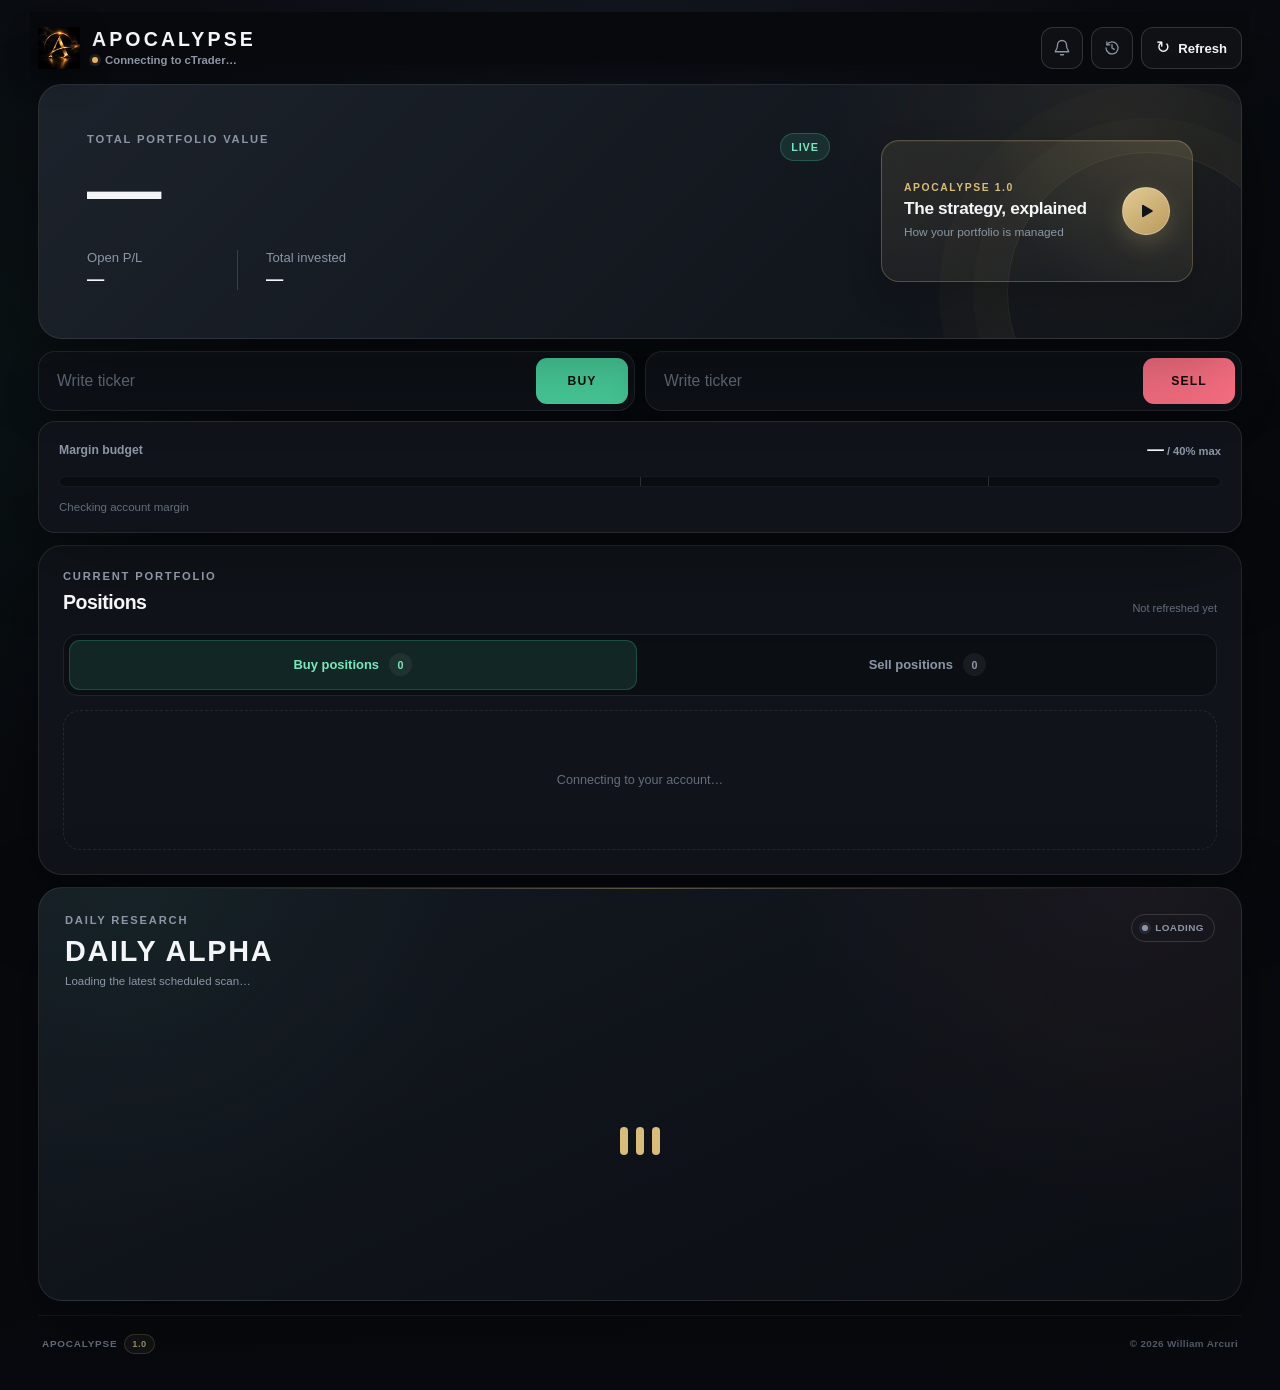
==== index.html @ 27a7c5db "Deploy dashboard from Apocalypse 77485a4c4b9f" ====
<!doctype html>
<html lang="en">
  <head>
    <meta charset="UTF-8" />
    <meta name="viewport" content="width=device-width, initial-scale=1, viewport-fit=cover" />
    <meta
      http-equiv="Content-Security-Policy"
      content="default-src 'self'; connect-src 'self'; img-src 'self' data:; font-src 'self'; style-src 'self' 'unsafe-inline'; script-src 'self'; base-uri 'none'; form-action 'none'"
    />
    <meta name="color-scheme" content="dark" />
    <meta name="referrer" content="no-referrer" />
    <meta name="robots" content="noindex, nofollow, noarchive" />
    <link rel="icon" href="./icon.png" type="image/png" />
    <title>Apocalypse Dashboard</title>
    <script type="module" crossorigin src="./assets/index-BB4oF4Sw.js"></script>
    <link rel="stylesheet" crossorigin href="./assets/style-CnPGyjen.css">
  </head>
  <body>
    <div id="app" aria-live="polite"></div>
  </body>
</html>
---- assets/style-CnPGyjen.css ----
:root{--lightningcss-light: ;--lightningcss-dark:initial;color-scheme:dark;font-synthesis:none;--canvas:#07090d;--canvas-raised:#0b0e13;--surface:#11151cf5;--surface-raised:#151a22;--surface-soft:#11161e;--line:#ffffff16;--line-strong:#ffffff25;--text:#f3f5f7;--muted:#8c96a6;--quiet:#636d7b;--buy:#4bd4a0;--buy-strong:#79e7bd;--buy-soft:#4bd4a01f;--sell:#ff7387;--sell-strong:#ff9aa8;--sell-soft:#ff73871f;--gold:#d7bc7c;--gold-soft:#d7bc7c1f;--blue:#7898ff;--blue-soft:#7898ff1f;--amber:#f4ba67;--amber-soft:#f4ba671f;--radius-large:24px;--radius-medium:17px;--radius-small:12px;--shadow:0 24px 80px #00000057;font-family:Inter,ui-sans-serif,-apple-system,BlinkMacSystemFont,Segoe UI,sans-serif}*{box-sizing:border-box}[hidden]{display:none!important}html{background:var(--canvas);min-width:280px;min-height:100%;overflow-x:hidden}body{min-width:280px;min-height:100vh;color:var(--text);background:radial-gradient(circle at 50% -18rem, #717faa29, transparent 34rem), radial-gradient(circle at -10rem 24rem, #33a07912, transparent 27rem), linear-gradient(160deg, #090c11 0%, var(--canvas) 50%, #080a0f 100%);margin:0;font-size:15px;overflow-x:hidden}body:before{z-index:-1;content:"";pointer-events:none;background-image:linear-gradient(#ffffff03 1px,#0000 1px),linear-gradient(90deg,#ffffff03 1px,#0000 1px);background-size:48px 48px;position:fixed;inset:0;-webkit-mask-image:linear-gradient(#000,#0000 70%);mask-image:linear-gradient(#000,#0000 70%)}body.entry-confirmation-open,body.activity-dialog-open,body.notifications-dialog-open{overflow:hidden}button,input{font:inherit}button{cursor:pointer;-webkit-tap-highlight-color:transparent}button:disabled,input:disabled{cursor:wait;opacity:.55}button:focus-visible,input:focus-visible{outline-offset:3px;outline:2px solid #7898ffcc}.sr-only{clip:rect(0, 0, 0, 0);white-space:nowrap;border:0;width:1px;height:1px;padding:0;position:absolute;overflow:hidden}.dashboard-shell{width:min(1240px,100%);padding:max(12px, env(safe-area-inset-top)) 18px max(34px, env(safe-area-inset-bottom));margin:0 auto}.topbar{z-index:20;-webkit-backdrop-filter:blur(18px);backdrop-filter:blur(18px);background:linear-gradient(#07090dfa 66%,#07090d00);justify-content:space-between;align-items:center;gap:18px;min-height:72px;margin:0 -8px;padding:10px 8px;display:flex;position:sticky;top:0}.brand-lockup,.brand-copy,.connection-pill,.net-worth-heading,.net-worth-meta,.health-card-heading,.panel-heading,.position-card-header,.position-identity,.position-status,.chart-heading,.position-sizing>div,.queue-identity{align-items:center;display:flex}.brand-lockup{gap:12px;min-width:0}.brand-mark{filter:drop-shadow(0 8px 15px #00000061);flex:0 0 42px;width:42px;height:42px;position:relative}.brand-mark img{width:100%;height:100%;display:block}.brand-copy{flex-direction:column;align-items:flex-start;gap:5px;min-width:0}.brand-copy h1{letter-spacing:.16em;margin:0;font-size:clamp(1.02rem,3vw,1.22rem);font-weight:800;line-height:1}.connection-pill{max-width:100%;color:var(--muted);white-space:nowrap;gap:7px;font-size:.71rem;font-weight:600}.connection-pill span:last-child{text-overflow:ellipsis;overflow:hidden}.connection-dot{background:var(--amber);width:6px;height:6px;box-shadow:0 0 0 3px var(--amber-soft);border-radius:50%;flex:0 0 6px}.connection-pill[data-state=ready] .connection-dot{background:var(--buy);box-shadow:0 0 0 3px var(--buy-soft)}.connection-pill[data-state=error] .connection-dot{background:var(--sell);box-shadow:0 0 0 3px var(--sell-soft)}.topbar-actions{flex:none;align-items:center;gap:8px;display:flex}.apocalypse-video-button{z-index:1;min-width:0;min-height:142px;color:var(--text);-webkit-tap-highlight-color:transparent;background:radial-gradient(circle at 100% 0,#d7bc7c29,#0000 58%),linear-gradient(135deg,#d7bc7c1a,#ffffff06 70%);border:1px solid #d7bc7c47;border-radius:18px;grid-template-columns:minmax(0,1fr) auto;align-items:center;gap:18px;padding:22px;text-decoration:none;transition:border-color .16s,background .16s,box-shadow .16s,transform .16s;display:grid;position:relative;overflow:hidden;box-shadow:inset 0 1px #ffffff0f,0 14px 34px #0003}.apocalypse-video-button:after{content:"";opacity:0;pointer-events:none;background:linear-gradient(105deg,#0000 30%,#ffffff12,#0000 68%);transition:opacity .18s,transform .28s;position:absolute;inset:0;transform:translate(-35%)}.apocalypse-video-button:hover{background:radial-gradient(circle at 100% 0,#d7bc7c38,#0000 58%),linear-gradient(135deg,#d7bc7c26,#ffffff09 70%);border-color:#d7bc7c80;transform:translateY(-1px);box-shadow:inset 0 1px #ffffff13,0 18px 38px #00000040}.apocalypse-video-button:hover:after{opacity:1;transform:translate(35%)}.apocalypse-video-button:focus-visible{outline-offset:3px;outline:2px solid #d7bc7ccc}.video-play-icon{color:#111318;background:linear-gradient(145deg,#e2cb94,#b99a5c);border:1px solid #ffffff3d;border-radius:50%;place-items:center;width:48px;height:48px;transition:box-shadow .16s,transform .16s;display:grid;box-shadow:0 8px 24px #d7bc7c38}.video-play-icon svg{fill:currentColor;width:11px;height:14px;margin-left:2px}.apocalypse-video-button:hover .video-play-icon{transform:scale(1.04);box-shadow:0 10px 28px #d7bc7c4d}.video-button-copy{gap:5px;min-width:0;display:grid}.video-button-kicker{color:var(--gold);letter-spacing:.15em;text-transform:uppercase;font-size:.65rem;font-weight:800}.video-button-copy strong{letter-spacing:-.02em;font-size:1.08rem;font-weight:760}.video-button-detail{color:var(--muted);font-size:.74rem;line-height:1.45}.activity-button,.notification-button{border:1px solid var(--line-strong);width:42px;height:42px;color:var(--muted);background:#ffffff08;border-radius:12px;place-items:center;padding:0;transition:border-color .16s,background .16s,color .16s,transform .16s;display:grid}.activity-button:hover,.notification-button:hover{background:var(--gold-soft);color:var(--gold);border-color:#d7bc7c5c;transform:translateY(-1px)}.activity-button svg,.notification-button svg{fill:none;stroke:currentColor;stroke-linecap:round;stroke-linejoin:round;stroke-width:1.7px;width:18px;height:18px;overflow:visible}.notification-button{position:relative}.notification-button[data-state=attention]{background:var(--sell-soft);color:var(--sell-strong);border-color:#ff738775}.notification-button[data-state=attention]:hover{color:#ffc0c9;background:#ff73872e;border-color:#ff7387ad}.notification-count{border:2px solid var(--canvas);background:var(--sell);color:#1b070a;font-variant-numeric:tabular-nums;border-radius:999px;place-items:center;min-width:16px;height:16px;padding:0 4px;font-size:.5rem;font-weight:900;line-height:1;display:grid;position:absolute;top:-5px;right:-5px}.refresh-button{border:1px solid var(--line-strong);min-height:42px;color:var(--text);background:#ffffff09;border-radius:12px;justify-content:center;align-items:center;gap:8px;padding:0 14px;font-size:.82rem;font-weight:750;transition:border-color .16s,background .16s,transform .16s;display:inline-flex}.refresh-button:hover{background:var(--gold-soft);border-color:#d7bc7c6b;transform:translateY(-1px)}.refresh-icon{font-size:1.08rem;line-height:1}.busy .refresh-icon{animation:.85s linear infinite spin}.net-worth-panel,.health-card,.panel{border:1px solid var(--line);box-shadow:var(--shadow)}.net-worth-panel{border-radius:var(--radius-large);background:radial-gradient(circle at 90% 15%,#d7bc7c17,#0000 18rem),linear-gradient(135deg,#1d232cfa,#0d1117fa);grid-template-columns:minmax(0,1fr) minmax(250px,.42fr);align-items:center;gap:clamp(24px,4vw,52px);min-height:210px;padding:clamp(26px,5vw,48px);display:grid;position:relative;overflow:hidden}.net-worth-overview{min-width:0}.net-worth-panel:after{content:"";pointer-events:none;border:1px solid #d7bc7c1c;border-radius:50%;width:280px;height:280px;position:absolute;bottom:-96px;right:-48px;box-shadow:0 0 0 34px #d7bc7c06,0 0 0 68px #d7bc7c05}.net-worth-heading{z-index:1;justify-content:space-between;gap:18px;position:relative}.eyebrow{color:var(--muted);letter-spacing:.16em;text-transform:uppercase;margin:0 0 9px;font-size:.7rem;font-weight:800}.net-worth-value{font-variant-numeric:tabular-nums;letter-spacing:-.06em;font-size:clamp(2.35rem,8vw,4.65rem);font-weight:760;line-height:.98;display:block}.live-badge,.count-badge{border:1px solid var(--line-strong);color:var(--muted);letter-spacing:.08em;border-radius:999px;flex:none;font-size:.68rem;font-weight:800}.live-badge{background:var(--buy-soft);color:var(--buy-strong);border-color:#4bd4a040;align-self:flex-start;padding:7px 10px}.count-badge{text-align:center;min-width:28px;padding:6px 9px}.net-worth-meta{z-index:1;color:var(--muted);align-items:stretch;gap:0;margin-top:23px;font-size:.82rem;position:relative}.net-worth-stat{align-content:center;gap:4px;min-width:150px;padding-right:28px;display:grid}.net-worth-stat+.net-worth-stat{border-left:1px solid var(--line-strong);padding-left:28px;padding-right:0}.net-worth-meta strong{color:var(--text);font-variant-numeric:tabular-nums;font-size:1.08rem}.net-worth-meta small{color:var(--quiet);font-size:.63rem}.positive{color:var(--buy-strong)!important}.negative{color:var(--sell-strong)!important}.neutral{color:var(--text)!important}.trade-composer{grid-template-columns:repeat(2,minmax(0,1fr));gap:10px;margin-top:12px;display:grid}.prompt-form{border:1px solid var(--line);border-radius:var(--radius-medium);background:#0f131af5;grid-template-columns:minmax(0,1fr) auto;min-width:0;transition:border-color .16s,box-shadow .16s;display:grid;overflow:hidden;box-shadow:0 12px 35px #0003}.prompt-form:focus-within{box-shadow:0 0 0 3px #7898ff14}.buy-prompt:focus-within{border-color:#4bd4a066}.sell-prompt:focus-within{border-color:#ff738766}.prompt-form input{width:100%;min-width:0;min-height:58px;color:var(--text);text-transform:uppercase;background:0 0;border:0;outline:0;padding:0 18px;font-size:.98rem;font-weight:650}.prompt-form input::placeholder{color:var(--quiet);text-transform:none;font-weight:500}.prompt-form button{letter-spacing:.09em;border:0;border-radius:11px;min-width:92px;margin:6px;padding:0 17px;font-size:.76rem;font-weight:900;transition:filter .16s,transform .16s}.prompt-form button:hover{filter:brightness(1.08);transform:translateY(-1px)}.buy-prompt button{background:var(--buy);color:#07120e}.sell-prompt button{background:var(--sell);color:#19080b}.notice{z-index:90;bottom:max(18px, env(safe-area-inset-bottom));border:1px solid var(--line-strong);width:min(390px,100% - 24px);color:var(--text);opacity:0;-webkit-backdrop-filter:blur(18px);backdrop-filter:blur(18px);pointer-events:none;background:#151a22f0;border-radius:15px;grid-template-columns:auto minmax(0,1fr);align-items:center;gap:11px;padding:12px 14px;transition:opacity .18s,transform .18s;display:grid;position:fixed;left:50%;overflow:hidden;transform:translate(-50%,10px)scale(.985);box-shadow:0 18px 56px #0000006b,inset 0 1px #ffffff0b}.notice.is-visible{opacity:1;transform:translate(-50%)scale(1)}.notice-icon{background:var(--gold-soft);width:28px;height:28px;color:var(--gold);border:1px solid #d7bc7c40;border-radius:50%;place-items:center;font-size:.69rem;font-weight:900;display:grid}.notice-copy{gap:2px;min-width:0;display:grid}.notice-copy strong{font-size:.78rem;font-weight:740;line-height:1.35}.notice-copy small{color:var(--muted);font-size:.66rem;line-height:1.4}.notice[data-kind=success]{border-color:#4bd4a042}.notice[data-kind=success] .notice-icon{background:var(--buy-soft);color:var(--buy-strong);border-color:#4bd4a047}.notice[data-kind=warning]{border-color:#f4ba674d}.notice[data-kind=warning] .notice-icon{background:var(--amber-soft);color:var(--amber);border-color:#f4ba674d}.notice[data-kind=error]{border-color:#ff73874d}.notice[data-kind=error] .notice-icon{background:var(--sell-soft);color:var(--sell-strong);border-color:#ff73874d}.health-grid{grid-template-columns:minmax(0,1fr);align-items:start;margin-top:10px;display:grid}.health-card{border-radius:var(--radius-medium);background:var(--surface);min-width:0;min-height:112px;padding:18px 20px}.health-card-heading{color:var(--muted);justify-content:space-between;gap:14px;font-size:.76rem;font-weight:700}.health-card-heading strong{color:var(--text);font-variant-numeric:tabular-nums;font-size:1.04rem}.health-card-heading small{color:var(--muted);font-size:.7rem;font-weight:650}.margin-track{background:#090c11;border:1px solid #ffffff0e;border-radius:999px;height:11px;margin:16px 0 10px;position:relative;overflow:hidden}.margin-track:before,.margin-track:after{z-index:2;content:"";background:#ffffff24;width:1px;position:absolute;top:0;bottom:0}.margin-track:before{left:50%}.margin-track:after{left:80%}.margin-track>span{border-radius:inherit;background:linear-gradient(90deg, #4a9d82, var(--buy));width:0;height:100%;transition:width .42s,background .22s;display:block;box-shadow:0 0 16px #4bd4a040}.margin-budget[data-tone=warning] .margin-track>span{background:linear-gradient(90deg, var(--buy), var(--amber));box-shadow:0 0 16px #f4ba673d}.margin-budget[data-tone=danger] .margin-track>span{background:linear-gradient(90deg, var(--amber), var(--sell));box-shadow:0 0 16px #ff738740}.health-card>small{color:var(--quiet);font-size:.72rem}.system-notifications-list{overscroll-behavior:contain;scrollbar-color:var(--line-strong) transparent;gap:7px;max-height:min(570px,100dvh - 230px);margin-top:20px;display:grid;overflow-y:auto}.notifications-summary{color:var(--muted);margin-top:5px;font-size:.69rem;display:block}.notifications-empty{border:1px dashed var(--line);min-height:170px;color:var(--muted);text-align:center;border-radius:15px;place-content:center;justify-items:center;gap:9px;display:grid}.notifications-empty span{background:var(--buy-soft);width:38px;height:38px;color:var(--buy-strong);border:1px solid #4bd4a038;border-radius:12px;place-items:center;font-weight:900;display:grid}.notifications-empty strong{font-size:.8rem}.notifications-dialog .activity-card{background:radial-gradient(circle at 100% 0,#ff738712,#0000 16rem),linear-gradient(145deg,#1a2029,#0e1218)}.system-notification-row{background:#ff73870b;border:1px solid #ff738724;border-radius:13px;grid-template-columns:minmax(0,1fr) auto;align-items:center;gap:10px;padding:11px 12px;display:grid}.system-notification-row+.system-notification-row{margin-top:1px}.system-notification-row p{color:var(--text);margin:0;font-size:.72rem;font-weight:650;line-height:1.4}.notification-resolve-button{border:1px solid var(--line-strong);min-height:34px;color:var(--muted);background:#ffffff09;border-radius:9px;padding:0 10px;font-size:.65rem;font-weight:780}.notification-resolve-button:hover{color:var(--buy-strong);border-color:#4bd4a047}.notification-resolve-button.confirming{background:var(--amber-soft);color:var(--amber);border-color:#f4ba6759}.panel{border-radius:var(--radius-large);background:var(--surface);margin-top:12px;padding:clamp(17px,3vw,24px)}.panel-heading{justify-content:space-between;gap:14px}.panel-heading h2{letter-spacing:-.025em;margin:0;font-size:1.22rem}.portfolio-heading{align-items:flex-end}.updated-time{color:var(--quiet);white-space:nowrap;font-size:.69rem}.portfolio-tabs{border:1px solid var(--line);background:#0b0f14;border-radius:15px;grid-template-columns:repeat(2,minmax(0,1fr));gap:7px;margin:20px 0 14px;padding:5px;display:grid}.portfolio-tab{min-height:50px;color:var(--muted);background:0 0;border:1px solid #0000;border-radius:11px;justify-content:center;align-items:center;gap:10px;font-size:.81rem;font-weight:760;transition:color .16s,background .16s,border-color .16s;display:flex}.portfolio-tab strong{min-width:23px;height:23px;color:inherit;background:#ffffff0e;border-radius:999px;place-items:center;font-size:.67rem;display:grid}.portfolio-tab[data-side=buy][aria-selected=true]{background:var(--buy-soft);color:var(--buy-strong);border-color:#4bd4a038}.portfolio-tab[data-side=sell][aria-selected=true]{background:var(--sell-soft);color:var(--sell-strong);border-color:#ff738738}.position-grid{grid-template-columns:repeat(auto-fit,minmax(min(100%,340px),1fr));gap:11px;display:grid}.position-card{border:1px solid var(--line);border-radius:var(--radius-medium);background:linear-gradient(150deg,#171c24fa,#0d1117fa);min-width:0;padding:18px;transition:border-color .18s,transform .18s,box-shadow .18s;position:relative;overflow:hidden;box-shadow:0 14px 38px #0003}.position-card:before{content:"";background:linear-gradient(90deg,#0000,#4bd4a09e,#0000);height:1px;position:absolute;top:0;left:24px;right:24px}.position-card[data-side=sell]:before{background:linear-gradient(90deg,#0000,#ff73879e,#0000)}.position-card:hover{border-color:var(--line-strong);transform:translateY(-2px);box-shadow:0 18px 46px #00000047}.position-card-header{justify-content:space-between;align-items:flex-start;gap:14px}.position-identity{gap:11px;min-width:0}.position-monogram{background:var(--buy-soft);width:42px;height:42px;color:var(--buy-strong);letter-spacing:-.02em;border:1px solid #4bd4a038;border-radius:12px;flex:0 0 42px;place-items:center;font-size:.72rem;font-weight:900;display:grid}.position-monogram[data-side=sell]{background:var(--sell-soft);color:var(--sell-strong);border-color:#ff738738}.position-identity h3{letter-spacing:-.02em;margin:0;font-size:1.08rem}.position-identity p{max-width:170px;color:var(--muted);text-overflow:ellipsis;white-space:nowrap;margin:4px 0 0;font-size:.7rem;overflow:hidden}.position-outcome{flex:none;justify-items:end;gap:4px;display:grid}.position-outcome span{color:var(--quiet);font-size:.65rem}.position-pnl{color:var(--text);font-variant-numeric:tabular-nums;white-space:nowrap;font-size:.91rem}.thesis-conviction{--conviction-color:var(--buy);justify-items:end;gap:3px;margin-top:5px;display:grid}.thesis-conviction[data-level="1"]{--conviction-color:var(--sell)}.thesis-conviction[data-level="2"]{--conviction-color:var(--amber)}.thesis-conviction[data-level="3"]{--conviction-color:#77c99f}.thesis-conviction[data-level="4"],.thesis-conviction[data-level="5"]{--conviction-color:var(--buy)}.thesis-conviction-bars{align-items:stretch;gap:3px;height:15px;display:flex}.thesis-conviction-bars i{background:#354151;border-radius:3px;width:7px;display:block}.thesis-conviction-bars i.active{background:var(--conviction-color);box-shadow:0 0 8px #4bd4a038}.thesis-conviction[data-level="1"] .thesis-conviction-bars i.active{box-shadow:0 0 8px #ff73873d}.thesis-conviction[data-level="2"] .thesis-conviction-bars i.active{box-shadow:0 0 8px #f4ba6738}.thesis-conviction>small{color:var(--muted);white-space:nowrap;font-size:.61rem;font-weight:680;line-height:1}.thesis-conviction[data-level="1"]>small{color:var(--sell-strong)}.thesis-conviction[data-level="2"]>small{color:var(--amber)}.thesis-conviction[data-state=loading]{animation:1.8s ease-in-out infinite breathe}.position-status{justify-content:space-between;gap:8px;min-height:28px;margin-top:14px}.signal-badge,.protection-pill{border:1px solid var(--line);white-space:nowrap;border-radius:999px;align-items:center;min-height:25px;padding:0 9px;font-size:.64rem;font-weight:790;display:inline-flex}.signal-badge.strongly-bullish,.signal-badge.bullish{background:var(--buy-soft);color:var(--buy-strong);border-color:#4bd4a03d}.signal-badge.strongly-bearish,.signal-badge.bearish{background:var(--sell-soft);color:var(--sell-strong);border-color:#ff73873d}.signal-badge.neutral,.signal-badge.loading,.signal-badge.pending{background:#ffffff09;color:var(--muted)!important}.signal-badge.loading{animation:1.8s ease-in-out infinite breathe}.protection-pill.protected{color:var(--buy-strong);border-color:#4bd4a029}.protection-pill.attention{color:var(--sell-strong);border-color:#ff738733}.position-chart{background:#06090d85;border:1px solid #ffffff0e;border-radius:13px;margin-top:11px;padding:10px 10px 4px;overflow:hidden}.chart-heading{justify-content:space-between;gap:10px;padding:0 2px 6px}.chart-heading span{color:var(--quiet);font-size:.62rem;font-weight:650}.chart-heading strong{color:var(--muted);letter-spacing:.06em;font-size:.61rem}.strategy-chart{width:100%;height:128px;display:block;overflow:visible}.chart-grid{stroke:#ffffff0d;stroke-width:1px}.chart-line{fill:none;stroke:var(--buy);stroke-linecap:round;stroke-linejoin:round;stroke-width:2.4px;vector-effect:non-scaling-stroke}.chart-area{fill:#4bd4a013}.position-card[data-side=sell] .chart-line{stroke:var(--sell)}.position-card[data-side=sell] .chart-area{fill:#ff738711}.chart-latest{fill:var(--buy-strong);stroke:#0c1116;stroke-width:2px;vector-effect:non-scaling-stroke}.position-card[data-side=sell] .chart-latest{fill:var(--sell-strong)}.chart-level{stroke-width:1px;stroke-dasharray:4 5;vector-effect:non-scaling-stroke}.chart-level.entry{stroke:#d7bc7cad}.chart-level.stop{stroke:#ff7387b8}.chart-level-label{letter-spacing:.03em;font-family:inherit;font-size:8px;font-weight:800}.chart-level-label.entry{fill:var(--gold)}.chart-level-label.stop{fill:var(--sell-strong)}.chart-placeholder{height:128px;color:var(--quiet);background:linear-gradient(100deg,#0000,#ffffff06,#0000) 0 0/200% 100%;place-items:center;font-size:.7rem;animation:1.8s linear infinite shimmer;display:grid}.position-sizing{margin-top:14px}.position-sizing>div{color:var(--quiet);justify-content:space-between;gap:10px;font-size:.67rem}.position-sizing strong{color:var(--muted);font-size:.68rem;font-weight:700}.fill-track{background:#ffffff0f;border-radius:999px;height:5px;margin-top:8px;overflow:hidden}.fill-track>span{border-radius:inherit;background:linear-gradient(90deg, #3c9878, var(--buy));height:100%;transition:width .42s;display:block}.position-card[data-side=sell] .fill-track>span{background:linear-gradient(90deg, #ad5261, var(--sell))}.position-card-footer{border:0;justify-content:flex-end;margin-top:15px;padding:0;display:flex}.close-button,.small-button,.entry-cancel-button,.entry-confirm-button{border:1px solid var(--line-strong);min-height:38px;color:var(--muted);background:#ffffff09;border-radius:10px;font-size:.7rem;font-weight:760;transition:border-color .15s,background .15s,color .15s}.close-button{padding:0 13px}.close-button:hover{background:var(--sell-soft);color:var(--sell-strong);border-color:#ff73874d}.close-button.confirming{background:var(--sell-soft);color:var(--sell-strong);border-color:#ff73876b}.empty-state{border:1px dashed var(--line);border-radius:var(--radius-medium);min-height:140px;color:var(--quiet);text-align:center;grid-column:1/-1;place-items:center;font-size:.79rem;display:grid}.closure-panel,.queue-panel{background:#0f1319f5}.queue-list{gap:7px;margin-top:15px;display:grid}.queue-row,.closure-row{border:1px solid var(--line);background:#ffffff05;border-radius:13px;grid-template-columns:minmax(140px,.6fr) minmax(180px,1.4fr) auto;align-items:center;gap:16px;min-height:66px;padding:11px 13px;display:grid}.queue-identity{flex-direction:column;align-items:flex-start;gap:3px;min-width:0}.queue-identity strong{font-size:.86rem}.queue-identity span,.queue-status{color:var(--muted);font-size:.69rem}.queue-status{flex-wrap:wrap;align-items:center;gap:7px 10px;min-width:0;display:flex}.queue-reason{color:#d7bd85;background:#e8b75c12;border:1px solid #e8b75c2e;border-radius:999px;align-items:center;gap:7px;min-height:23px;padding:3px 9px;font-weight:750;line-height:1.25;display:inline-flex}.queue-reason:before{content:"";background:#e4b85f;border-radius:50%;flex:0 0 5px;width:5px;height:5px;box-shadow:0 0 0 3px #e4b85f14}.queue-expiry{color:var(--quiet);white-space:nowrap}.small-button{min-width:70px;padding:0 11px}.danger-outline:hover{color:var(--sell-strong);border-color:#ff73874d}.danger-outline.confirming{background:var(--sell-soft);color:var(--sell-strong);border-color:#ff738761}.daily-alpha-panel{background:radial-gradient(circle at 8% 0,#4bd4a00e,#0000 22rem),radial-gradient(circle at 92% 0,#ff73870d,#0000 22rem),linear-gradient(155deg,#141921fa,#0b0e13fc);position:relative;overflow:hidden}.daily-alpha-panel:before{content:"";background:linear-gradient(90deg,#0000,#d7bc7c61,#0000);height:1px;position:absolute;top:0;left:12%;right:12%}.daily-alpha-heading{justify-content:space-between;align-items:flex-start;gap:18px;padding:2px 2px 19px;display:flex}.daily-alpha-heading h2{letter-spacing:.06em;margin:0;font-size:clamp(1.35rem,3vw,1.8rem);font-weight:850}.daily-alpha-subtitle{color:var(--muted);margin:7px 0 0;font-size:.72rem}.daily-alpha-status{border:1px solid var(--line-strong);min-height:28px;color:var(--muted);letter-spacing:.045em;text-transform:uppercase;white-space:nowrap;border-radius:999px;align-items:center;padding:5px 10px;font-size:.62rem;font-weight:800;display:inline-flex}.daily-alpha-status:before{content:"";background:currentColor;border-radius:50%;width:6px;height:6px;margin-right:7px;box-shadow:0 0 0 3px #8c96a624}.daily-alpha-status[data-state=ready]{background:var(--buy-soft);color:var(--buy-strong);border-color:#4bd4a03d}.daily-alpha-status[data-state=stale]{background:var(--amber-soft);color:var(--amber);border-color:#f4ba6740}.daily-alpha-status[data-state=error]{background:var(--sell-soft);color:var(--sell-strong);border-color:#ff738740}.daily-alpha-grid{grid-template-columns:repeat(2,minmax(0,1fr));gap:12px;display:grid}.daily-alpha-side{--alpha-side:var(--buy);--alpha-side-strong:var(--buy-strong);--alpha-side-soft:var(--buy-soft);border:1px solid var(--line);border-top-color:var(--alpha-side);background:#070a0e94;border-radius:18px;min-width:0;overflow:hidden}.daily-alpha-side[data-side=short]{--alpha-side:var(--sell);--alpha-side-strong:var(--sell-strong);--alpha-side-soft:var(--sell-soft)}.daily-alpha-side>header{border-bottom:1px solid var(--line);background:linear-gradient(90deg, var(--alpha-side-soft), transparent 62%);justify-content:space-between;align-items:center;gap:12px;min-height:48px;padding:0 15px;display:flex}.daily-alpha-side>header>div{align-items:center;gap:9px;min-width:0;display:flex}.daily-alpha-side>header strong{color:var(--alpha-side-strong);letter-spacing:.075em;text-overflow:ellipsis;white-space:nowrap;font-size:.68rem;font-weight:850;overflow:hidden}.daily-alpha-side>header>span{color:var(--quiet);letter-spacing:.08em;white-space:nowrap;font-size:.57rem;font-weight:850}.daily-alpha-side-signal{background:var(--alpha-side);width:7px;height:7px;box-shadow:0 0 0 4px var(--alpha-side-soft), 0 0 13px var(--alpha-side-soft);border-radius:50%;flex:none}.daily-alpha-column-labels,.daily-alpha-row{grid-template-columns:minmax(68px,.52fr) minmax(96px,.72fr) minmax(0,2fr);gap:12px;display:grid}.daily-alpha-column-labels{color:#596372;letter-spacing:.07em;border-bottom:1px solid #ffffff0b;padding:10px 15px 8px;font-size:.52rem;font-weight:850}.daily-alpha-row{align-items:center;min-height:104px;padding:13px 15px;position:relative}.daily-alpha-row+.daily-alpha-row{border-top:1px solid #ffffff0e}.daily-alpha-row:before{background:var(--alpha-side);content:"";opacity:0;border-radius:999px;width:2px;transition:opacity .16s;position:absolute;top:15px;bottom:15px;left:0}.daily-alpha-row:hover{background:#ffffff05}.daily-alpha-row:hover:before{opacity:.58}.daily-alpha-identity{align-self:start;gap:5px;min-width:0;padding-top:2px;display:grid}.daily-alpha-identity strong{letter-spacing:.02em;font-size:1rem;font-weight:880}.daily-alpha-identity small{color:var(--quiet);-webkit-line-clamp:2;-webkit-box-orient:vertical;font-size:.57rem;line-height:1.25;display:-webkit-box;overflow:hidden}.daily-alpha-conviction{align-self:start;justify-items:start;gap:6px;min-width:0;display:grid}.daily-alpha-conviction-bars{align-items:flex-end;gap:4px;height:21px;display:flex}.daily-alpha-conviction-bars i{background:#29303a;border-radius:999px;width:5px;height:16px;display:block}.daily-alpha-conviction-bars i:nth-child(2),.daily-alpha-conviction-bars i:nth-child(4){height:19px}.daily-alpha-conviction-bars i:nth-child(3){height:21px}.daily-alpha-conviction-bars i.active{background:var(--alpha-side);box-shadow:0 0 9px var(--alpha-side-soft)}.daily-alpha-conviction>small{color:var(--alpha-side-strong);white-space:nowrap;font-size:.58rem;font-weight:750}.daily-alpha-assessment{gap:7px;min-width:0;display:grid}.daily-alpha-assessment p{color:#c8ced7;-webkit-line-clamp:4;-webkit-box-orient:vertical;margin:0;font-size:.66rem;line-height:1.48;display:-webkit-box;overflow:hidden}.daily-alpha-assessment small{color:var(--amber);-webkit-line-clamp:2;-webkit-box-orient:vertical;font-size:.56rem;line-height:1.38;display:-webkit-box;overflow:hidden}.daily-alpha-assessment small:before{content:"!";margin-right:5px;font-weight:900}.daily-alpha-footer{border-top:1px solid var(--line);grid-template-columns:minmax(0,1fr) auto;align-items:center;gap:14px;margin-top:14px;padding:14px 3px 1px;display:grid}.daily-alpha-coverage{flex-wrap:wrap;align-items:center;gap:8px;min-width:0;display:flex}.daily-alpha-coverage>span{color:#829083;letter-spacing:.035em;background:#4bd4a00b;border:1px solid #4bd4a021;border-radius:999px;align-items:center;gap:6px;min-height:25px;padding:4px 8px;font-size:.54rem;font-weight:750;display:inline-flex}.daily-alpha-coverage i{color:var(--buy-strong);font-size:.62rem;font-style:normal}.daily-alpha-footer>p{max-width:360px;color:var(--quiet);text-align:right;margin:0;font-size:.55rem;line-height:1.45}.daily-alpha-loading{grid-template-columns:repeat(3,8px);place-content:center;gap:8px;min-height:270px;display:grid}.daily-alpha-loading span{background:var(--gold);border-radius:999px;width:8px;height:28px;animation:1.1s ease-in-out infinite breathe}.daily-alpha-loading span:nth-child(2){animation-delay:.14s}.daily-alpha-loading span:nth-child(3){animation-delay:.28s}.daily-alpha-unavailable{background:#ff738709;border:1px dashed #ff738733;border-radius:17px;justify-content:center;align-items:center;gap:14px;min-height:190px;padding:24px;display:flex}.daily-alpha-unavailable>span{background:var(--sell-soft);width:36px;height:36px;color:var(--sell-strong);border-radius:12px;flex:none;place-items:center;font-weight:900;display:grid}.daily-alpha-unavailable strong{font-size:.86rem}.daily-alpha-unavailable p{max-width:460px;color:var(--muted);margin:5px 0 0;font-size:.66rem;line-height:1.45}.dashboard-footer{color:#4f5865;letter-spacing:.08em;border-top:1px solid #ffffff0e;flex-wrap:wrap;justify-content:space-between;align-items:center;gap:16px;margin-top:14px;padding:18px 4px 2px;font-size:.62rem;font-weight:700;display:flex}.footer-brand{color:#687281;align-items:center;gap:7px;display:inline-flex}.footer-brand strong{color:#a89568;letter-spacing:.05em;background:#d7bc7c0e;border:1px solid #d7bc7c33;border-radius:999px;align-items:center;min-height:20px;padding:2px 7px;font-size:.58rem;display:inline-flex}.footer-copyright{color:#596270;letter-spacing:.035em;font-weight:620}.activity-dialog{overscroll-behavior:contain;border:1px solid var(--line-strong);width:min(520px,100% - 28px);max-height:calc(100dvh - 24px);color:var(--text);scrollbar-color:var(--line-strong) transparent;background:0 0;border-radius:22px;margin:auto;padding:0;overflow:auto;box-shadow:0 34px 100px #00000094}.activity-dialog::backdrop{-webkit-backdrop-filter:blur(9px);backdrop-filter:blur(9px);background:#020407c7}.activity-dialog:focus{outline:0}.activity-card{border-radius:inherit;background:radial-gradient(circle at 100% 0,#d7bc7c17,#0000 16rem),linear-gradient(145deg,#1a2029,#0e1218);padding:24px}.activity-header{justify-content:space-between;align-items:flex-start;gap:18px;display:flex}.activity-eyebrow{color:var(--gold);letter-spacing:.14em;text-transform:uppercase;margin:0 0 7px;font-size:.64rem;font-weight:800}.activity-header h2{letter-spacing:-.035em;margin:0;font-size:1.55rem}.activity-close-button{border:1px solid var(--line);width:36px;height:36px;color:var(--muted);background:#ffffff06;border-radius:11px;flex:0 0 36px;place-items:center;padding:0;transition:border-color .15s,background .15s,color .15s;display:grid}.activity-close-button:hover{border-color:var(--line-strong);color:var(--text);background:#ffffff0e}.activity-close-button svg{fill:none;stroke:currentColor;stroke-linecap:round;stroke-width:1.7px;width:14px;height:14px}.activity-list{overscroll-behavior:contain;scrollbar-color:var(--line-strong) transparent;gap:8px;max-height:min(570px,100dvh - 220px);margin-top:20px;padding-right:2px;display:grid;overflow-y:auto}.activity-row{border:1px solid var(--line);background:#ffffff06;border-radius:14px;grid-template-columns:34px minmax(0,1fr) auto;align-items:center;gap:11px;min-width:0;padding:11px 12px;display:grid}.activity-row-icon{background:var(--gold-soft);width:32px;height:32px;color:var(--gold);border:1px solid #d7bc7c33;border-radius:10px;place-items:center;font-size:.79rem;font-weight:850;display:grid}.activity-row[data-type=wishlist-added][data-side=buy] .activity-row-icon,.activity-row[data-type=position-opened][data-side=buy] .activity-row-icon{background:var(--buy-soft);color:var(--buy-strong);border-color:#4bd4a038}.activity-row[data-type=wishlist-added][data-side=sell] .activity-row-icon,.activity-row[data-type=position-opened][data-side=sell] .activity-row-icon{background:var(--sell-soft);color:var(--sell-strong);border-color:#ff738738}.activity-row[data-type=wishlist-removed] .activity-row-icon{border-color:var(--line);color:var(--muted);background:#ffffff09}.activity-row[data-type=position-closed] .activity-row-icon{background:var(--buy-soft);color:var(--buy-strong);border-color:#4bd4a038}.activity-row-copy{gap:3px;min-width:0;display:grid}.activity-row-copy strong{text-overflow:ellipsis;white-space:nowrap;font-size:.76rem;font-weight:720;line-height:1.35;overflow:hidden}.activity-row-copy span{color:var(--quiet);letter-spacing:.04em;text-transform:uppercase;font-size:.61rem;font-weight:680}.activity-row time{color:var(--quiet);font-variant-numeric:tabular-nums;white-space:nowrap;font-size:.61rem}.activity-empty{border:1px dashed var(--line);min-height:170px;color:var(--muted);text-align:center;border-radius:15px;place-content:center;justify-items:center;gap:5px;display:grid}.activity-empty strong{font-size:.82rem}.activity-empty span{color:var(--quiet);font-size:.68rem}.activity-note{color:var(--quiet);margin:14px 2px 0;font-size:.61rem;line-height:1.45}.entry-confirmation-dialog{overscroll-behavior:contain;border:1px solid var(--line-strong);width:min(580px,100% - 28px);max-height:calc(100dvh - 24px);color:var(--text);scrollbar-color:var(--line-strong) transparent;background:0 0;border-radius:22px;margin:auto;padding:0;overflow:auto;box-shadow:0 34px 100px #00000094}.entry-confirmation-dialog::backdrop{-webkit-backdrop-filter:blur(9px);backdrop-filter:blur(9px);background:#020407c7}.entry-confirmation-card{--entry-side-color:var(--buy);--entry-side-soft:var(--buy-soft);--entry-side-muted:#3c9878;--entry-side-border:#4bd4a047;--entry-sentiment-color:var(--muted);--entry-chart-area:#8c96a612;--entry-chart-volume:#8c96a633;border-radius:inherit;background:radial-gradient(circle at 100% 0, var(--entry-side-soft), transparent 16rem), linear-gradient(145deg, #1a2029, #0e1218);padding:26px}.entry-confirmation-card[data-side=sell]{--entry-side-color:var(--sell);--entry-side-soft:var(--sell-soft);--entry-side-muted:#ad5261;--entry-side-border:#ff738747}.entry-confirmation-card[data-sentiment=bullish]{--entry-sentiment-color:var(--buy-strong);--entry-chart-area:#4bd4a013;--entry-chart-volume:#4bd4a03d}.entry-confirmation-card[data-sentiment=bearish]{--entry-sentiment-color:var(--sell-strong);--entry-chart-area:#ff738712;--entry-chart-volume:#ff73873b}.entry-confirmation-card[data-sentiment=neutral]{--entry-sentiment-color:var(--gold);--entry-chart-area:#d7bc7c12;--entry-chart-volume:#d7bc7c38}.entry-confirmation-card[data-sentiment=error]{--entry-sentiment-color:var(--amber)}.entry-confirmation-company-row{align-items:center;gap:11px;min-width:0;display:flex}.entry-confirmation-label{color:var(--muted);letter-spacing:.13em;text-transform:uppercase;margin:0 0 8px;font-size:.67rem;font-weight:800}.entry-confirmation-card h2{letter-spacing:-.05em;margin:0;font-size:2rem}.entry-side-badge{border:1px solid var(--entry-side-border);background:var(--entry-side-soft);min-height:25px;color:var(--entry-side-color);letter-spacing:.1em;border-radius:999px;align-items:center;padding:0 9px;font-size:.61rem;font-weight:850;display:inline-flex}.entry-signal{border:1px solid var(--line);background:linear-gradient(135deg, var(--entry-side-soft), transparent 58%), #ffffff06;border-radius:16px;gap:16px;margin-top:20px;padding:18px;display:grid}.entry-signal-summary{grid-template-columns:minmax(0,1fr) auto;align-items:center;gap:18px;display:grid}.entry-signal-copy{gap:5px;min-width:0;display:grid}.entry-signal-caption{color:var(--muted);letter-spacing:.1em;text-transform:uppercase;font-size:.65rem;font-weight:780}.entry-signal-copy>strong{color:var(--entry-sentiment-color);letter-spacing:-.025em;font-size:1.34rem;font-weight:770}.entry-signal-copy>small{color:var(--quiet);font-size:.68rem;line-height:1.4}.entry-alignment{text-align:right;justify-items:end;gap:2px;min-width:86px;display:grid}.entry-alignment strong{color:var(--text);font-variant-numeric:tabular-nums;letter-spacing:-.055em;font-size:1.75rem;font-weight:760;line-height:1}.entry-alignment span{color:var(--muted);white-space:nowrap;font-size:.62rem;font-weight:680}.entry-score-track{background:#ffffff12;border-radius:999px;height:6px;overflow:hidden}.entry-score-track>span{border-radius:inherit;background:linear-gradient(90deg, var(--entry-side-muted), var(--entry-side-color));width:0;height:100%;box-shadow:0 0 14px var(--entry-side-soft);transition:width .42s;display:block}.entry-extreme-warning{background:linear-gradient(110deg,#ff73872e,#ff73870e);border:1px solid #ff738780;border-radius:14px;grid-template-columns:34px minmax(0,1fr);align-items:center;gap:11px;margin-top:10px;padding:11px 13px;display:grid;box-shadow:inset 0 0 24px #ff738709}.entry-extreme-icon{background:var(--sell);color:#1b070a;border-radius:10px;place-items:center;width:32px;height:32px;font-size:1rem;font-weight:950;display:grid}.entry-extreme-warning>div{gap:2px;min-width:0;display:grid}.entry-extreme-warning strong{color:var(--sell-strong);letter-spacing:.11em;font-size:.67rem;font-weight:900}.entry-extreme-warning>div>span{color:#ffd1d7;font-size:.72rem;font-weight:680;line-height:1.35}.entry-analysis-details{gap:10px;margin-top:10px;display:grid}.entry-chart-panel{border:1px solid var(--line);background:#05080c80;border-radius:16px;padding:13px 13px 7px;overflow:hidden}.entry-chart-heading{justify-content:space-between;align-items:center;gap:12px;padding:0 2px 6px;display:flex}.entry-chart-heading span{color:var(--muted);font-size:.65rem;font-weight:720}.entry-chart-heading strong{color:var(--quiet);letter-spacing:.08em;font-size:.59rem;font-weight:760}.entry-price-chart{width:100%;height:136px;display:block}.entry-chart-grid,.entry-chart-divider{stroke:#ffffff0e;stroke-width:1px;vector-effect:non-scaling-stroke}.entry-chart-divider{stroke-dasharray:2 5}.entry-price-line{fill:none;stroke:var(--entry-sentiment-color);stroke-linecap:round;stroke-linejoin:round;stroke-width:2.3px;vector-effect:non-scaling-stroke}.entry-price-area{fill:var(--entry-chart-area)}.entry-price-latest{fill:var(--entry-sentiment-color);stroke:#0c1116;stroke-width:2px;vector-effect:non-scaling-stroke}.entry-volume-bar{fill:var(--entry-chart-volume)}.entry-chart-placeholder{height:136px;color:var(--quiet);place-items:center;font-size:.7rem;display:grid}.entry-metrics{grid-template-columns:repeat(2,minmax(0,1fr));gap:8px;display:grid}.entry-metrics article{border:1px solid var(--line);background:#ffffff06;border-radius:13px;gap:4px;min-width:0;padding:12px 13px;display:grid}.entry-metrics span,.entry-metrics small{color:var(--quiet);text-overflow:ellipsis;white-space:nowrap;font-size:.62rem;overflow:hidden}.entry-metrics span{color:var(--muted);font-weight:680}.entry-metrics strong{color:var(--text);font-variant-numeric:tabular-nums;font-size:1rem;font-weight:750}.entry-confirmation-actions{grid-template-columns:.7fr 1.3fr;gap:9px;margin-top:20px;display:grid}.entry-cancel-button,.entry-confirm-button{min-height:48px}.entry-confirm-button[data-side=buy]{background:var(--buy);color:#07120e;border-color:#0000}.entry-confirm-button[data-side=sell]{background:var(--sell);color:#19080b;border-color:#0000}.entry-confirm-button.extreme-risk{background:var(--sell);color:#19080b;border-color:#ff9aa8a6;box-shadow:0 0 0 3px #ff73871a}.entry-cancel-button:hover{border-color:var(--line-strong);color:var(--text);background:#ffffff0f}.entry-confirm-button:hover{filter:brightness(1.06)}@keyframes spin{to{transform:rotate(360deg)}}@keyframes breathe{50%{opacity:.48}}@keyframes shimmer{to{background-position:-200% 0}}@media (max-width:720px){.dashboard-shell{padding-left:11px;padding-right:11px}.net-worth-panel{grid-template-columns:1fr;gap:24px;min-height:190px}.apocalypse-video-button{min-height:104px}.health-grid{grid-template-columns:1fr}.health-card{min-height:104px}.position-grid,.daily-alpha-grid{grid-template-columns:1fr}.daily-alpha-row{min-height:94px}.daily-alpha-footer{grid-template-columns:1fr}.daily-alpha-footer>p{text-align:left;max-width:none}.queue-row,.closure-row{grid-template-columns:minmax(110px,.75fr) minmax(0,1.25fr) auto;gap:10px}}@media (max-width:520px){body{font-size:14px}.topbar{gap:10px;min-height:65px}.topbar-actions{gap:5px}.brand-mark{flex-basis:38px;width:38px;height:38px}.refresh-label{display:none}.activity-button,.notification-button,.refresh-button{width:40px;height:40px;min-height:40px;padding:0}.net-worth-panel{min-height:174px;padding:25px 20px}.apocalypse-video-button{border-radius:15px;min-height:96px;padding:18px}.video-play-icon{width:42px;height:42px}.video-button-copy strong{font-size:1rem}.video-button-detail{font-size:.7rem}.net-worth-value{font-size:clamp(2.25rem,12vw,3.2rem)}.net-worth-stat{min-width:0;padding-right:16px}.net-worth-stat+.net-worth-stat{padding-left:16px}.net-worth-meta strong{font-size:.96rem}.net-worth-meta small{max-width:128px}.trade-composer{grid-template-columns:1fr}.prompt-form input{min-height:54px}.portfolio-tab{gap:7px;min-height:46px}.panel{border-radius:19px;padding:16px 12px}.daily-alpha-heading{padding-left:3px;padding-right:3px}.daily-alpha-column-labels,.daily-alpha-row{grid-template-columns:minmax(70px,.62fr) minmax(94px,.8fr)}.daily-alpha-column-labels span:last-child{display:none}.daily-alpha-row{gap:8px 12px;padding:13px 12px}.daily-alpha-assessment{grid-column:1/-1}.daily-alpha-assessment p{-webkit-line-clamp:5;font-size:.68rem}.daily-alpha-side>header{padding:0 12px}.daily-alpha-column-labels{padding-left:12px;padding-right:12px}.daily-alpha-identity small{-webkit-line-clamp:1}.daily-alpha-footer{padding-left:3px;padding-right:3px}.daily-alpha-coverage{gap:6px}.daily-alpha-coverage>span{padding-left:7px;padding-right:7px}.position-card{padding:15px}.strategy-chart,.chart-placeholder{height:116px}.queue-row,.closure-row{grid-template-columns:1fr auto;gap:8px 12px}.queue-status{grid-area:2/1/auto/-1}.queue-row .small-button,.closure-row .position-pnl{grid-area:1/2}.activity-dialog{border-radius:20px;width:min(520px,100% - 18px)}.activity-card{padding:19px}.activity-row{grid-template-columns:32px minmax(0,1fr);gap:9px 11px}.activity-row time{grid-column:2}.entry-confirmation-dialog{border-radius:20px;width:min(580px,100% - 18px)}.entry-confirmation-card{padding:19px}.entry-confirmation-card h2{font-size:1.75rem}.entry-signal{gap:14px;margin-top:16px;padding:15px}.entry-signal-summary{gap:12px}.entry-signal-copy>strong{font-size:1.17rem}.entry-alignment{min-width:76px}.entry-alignment strong{font-size:1.5rem}.entry-price-chart,.entry-chart-placeholder{height:116px}.entry-metrics article{padding:10px 11px}.entry-confirmation-actions{margin-top:16px}}@media (max-width:360px){.topbar{gap:6px}.brand-mark{display:none}.brand-lockup{gap:0}.brand-copy h1{letter-spacing:.11em;font-size:.96rem}.topbar-actions{gap:4px}.activity-button,.notification-button,.refresh-button{width:38px;height:38px;min-height:38px}}@media (prefers-reduced-motion:reduce){*,:before,:after{scroll-behavior:auto!important;transition-duration:.01ms!important;animation-duration:.01ms!important;animation-iteration-count:1!important}}
/*$vite$:1*/
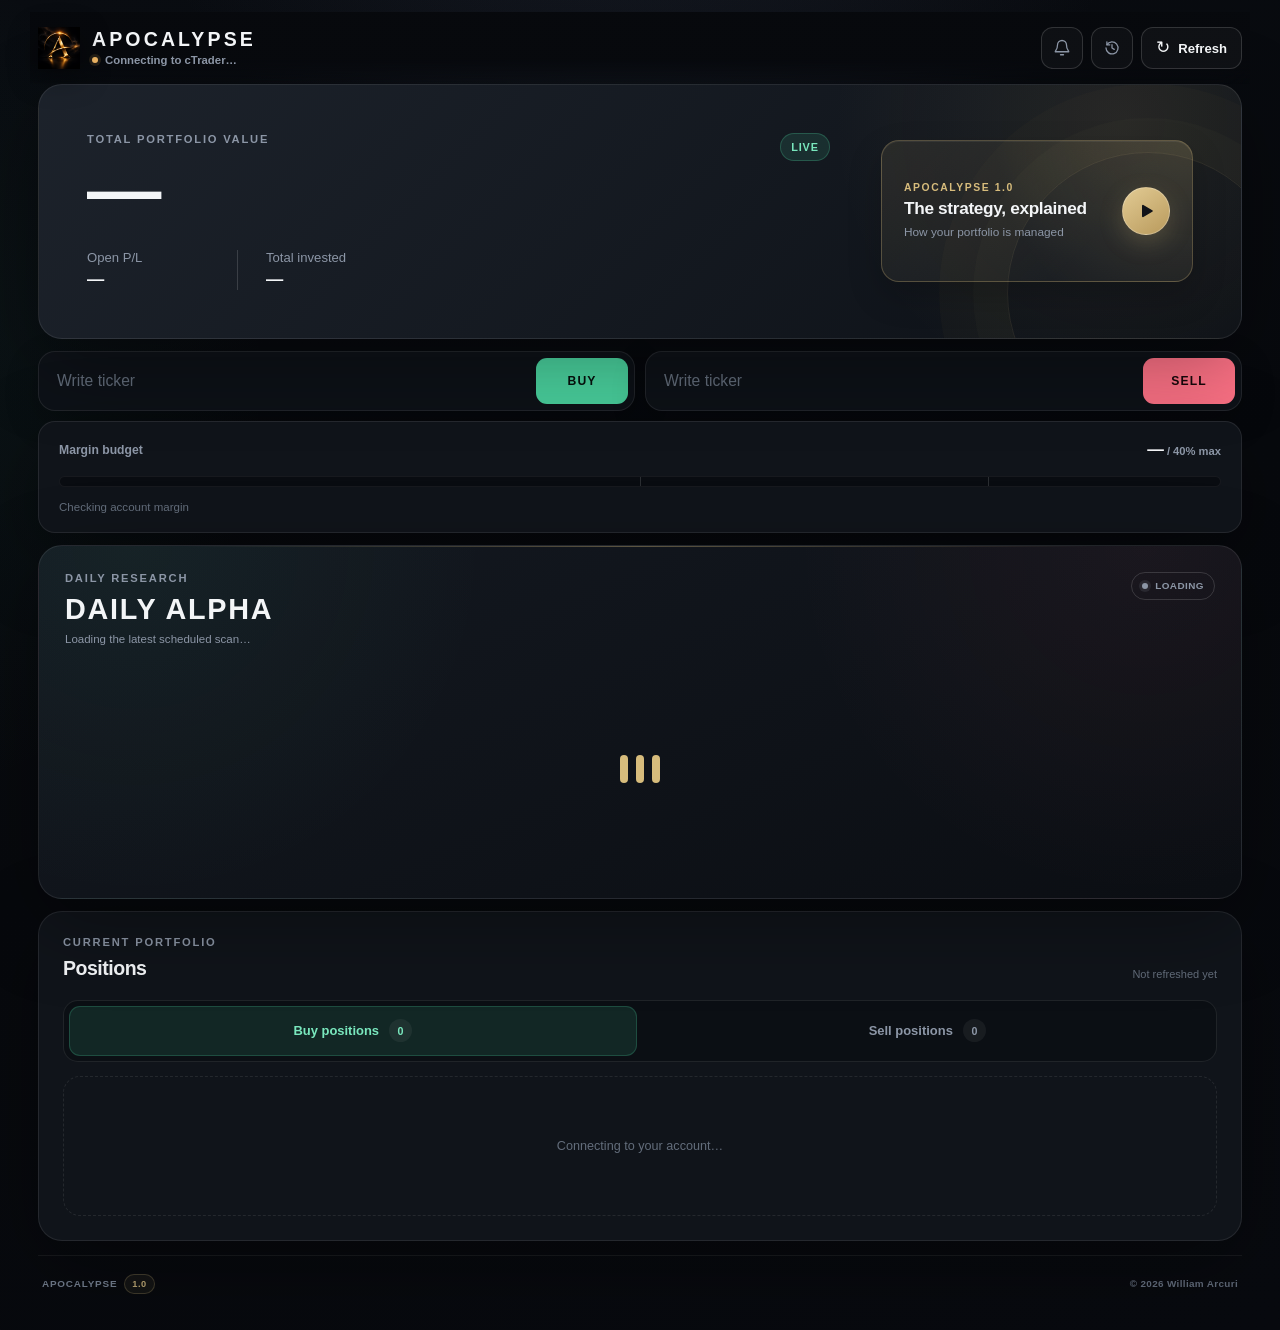
==== commit 217abcee: "Deploy dashboard from Apocalypse ff71287b88bd" ====
--- a/index.html
+++ b/index.html
@@ -5,15 +5,15 @@
     <meta name="viewport" content="width=device-width, initial-scale=1, viewport-fit=cover" />
     <meta
       http-equiv="Content-Security-Policy"
-      content="default-src 'self'; connect-src 'self'; img-src 'self' data:; font-src 'self'; style-src 'self' 'unsafe-inline'; script-src 'self'; base-uri 'none'; form-action 'none'"
+      content="default-src 'self'; connect-src 'self' https://*.workers.dev; img-src 'self' data:; font-src 'self'; style-src 'self' 'unsafe-inline'; script-src 'self'; base-uri 'none'; form-action 'none'"
     />
     <meta name="color-scheme" content="dark" />
     <meta name="referrer" content="no-referrer" />
     <meta name="robots" content="noindex, nofollow, noarchive" />
     <link rel="icon" href="./icon.png" type="image/png" />
     <title>Apocalypse Dashboard</title>
-    <script type="module" crossorigin src="./assets/index-BB4oF4Sw.js"></script>
-    <link rel="stylesheet" crossorigin href="./assets/style-CnPGyjen.css">
+    <script type="module" crossorigin src="./assets/index-BC-VIJRo.js"></script>
+    <link rel="stylesheet" crossorigin href="./assets/style-CEBnoErs.css">
   </head>
   <body>
     <div id="app" aria-live="polite"></div>
--- a/assets/style-CEBnoErs.css
+++ b/assets/style-CEBnoErs.css
@@ -0,0 +1,2 @@
+:root{--lightningcss-light: ;--lightningcss-dark:initial;color-scheme:dark;font-synthesis:none;--canvas:#07090d;--canvas-raised:#0b0e13;--surface:#11151cf5;--surface-raised:#151a22;--surface-soft:#11161e;--line:#ffffff16;--line-strong:#ffffff25;--text:#f3f5f7;--muted:#8c96a6;--quiet:#636d7b;--buy:#4bd4a0;--buy-strong:#79e7bd;--buy-soft:#4bd4a01f;--sell:#ff7387;--sell-strong:#ff9aa8;--sell-soft:#ff73871f;--gold:#d7bc7c;--gold-soft:#d7bc7c1f;--blue:#7898ff;--blue-soft:#7898ff1f;--amber:#f4ba67;--amber-soft:#f4ba671f;--radius-large:24px;--radius-medium:17px;--radius-small:12px;--shadow:0 24px 80px #00000057;font-family:Inter,ui-sans-serif,-apple-system,BlinkMacSystemFont,Segoe UI,sans-serif}*{box-sizing:border-box}[hidden]{display:none!important}html{background:var(--canvas);min-width:280px;min-height:100%;overflow-x:hidden}body{min-width:280px;min-height:100vh;color:var(--text);background:radial-gradient(circle at 50% -18rem, #717faa29, transparent 34rem), radial-gradient(circle at -10rem 24rem, #33a07912, transparent 27rem), linear-gradient(160deg, #090c11 0%, var(--canvas) 50%, #080a0f 100%);margin:0;font-size:15px;overflow-x:hidden}body:before{z-index:-1;content:"";pointer-events:none;background-image:linear-gradient(#ffffff03 1px,#0000 1px),linear-gradient(90deg,#ffffff03 1px,#0000 1px);background-size:48px 48px;position:fixed;inset:0;-webkit-mask-image:linear-gradient(#000,#0000 70%);mask-image:linear-gradient(#000,#0000 70%)}body.entry-confirmation-open,body.activity-dialog-open,body.notifications-dialog-open{overflow:hidden}button,input{font:inherit}button{cursor:pointer;-webkit-tap-highlight-color:transparent}button:disabled,input:disabled{cursor:wait;opacity:.55}button:focus-visible,input:focus-visible{outline-offset:3px;outline:2px solid #7898ffcc}.sr-only{clip:rect(0, 0, 0, 0);white-space:nowrap;border:0;width:1px;height:1px;padding:0;position:absolute;overflow:hidden}.dashboard-shell{width:min(1240px,100%);padding:max(12px, env(safe-area-inset-top)) 18px max(34px, env(safe-area-inset-bottom));margin:0 auto}.topbar{z-index:20;-webkit-backdrop-filter:blur(18px);backdrop-filter:blur(18px);background:linear-gradient(#07090dfa 66%,#07090d00);justify-content:space-between;align-items:center;gap:18px;min-height:72px;margin:0 -8px;padding:10px 8px;display:flex;position:sticky;top:0}.brand-lockup,.brand-copy,.connection-pill,.net-worth-heading,.net-worth-meta,.health-card-heading,.panel-heading,.position-card-header,.position-identity,.position-status,.chart-heading,.position-sizing>div,.queue-identity{align-items:center;display:flex}.brand-lockup{gap:12px;min-width:0}.brand-mark{filter:drop-shadow(0 8px 15px #00000061);flex:0 0 42px;width:42px;height:42px;position:relative}.brand-mark img{width:100%;height:100%;display:block}.brand-copy{flex-direction:column;align-items:flex-start;gap:5px;min-width:0}.brand-copy h1{letter-spacing:.16em;margin:0;font-size:clamp(1.02rem,3vw,1.22rem);font-weight:800;line-height:1}.connection-pill{max-width:100%;color:var(--muted);white-space:nowrap;gap:7px;font-size:.71rem;font-weight:600}.connection-pill span:last-child{text-overflow:ellipsis;overflow:hidden}.connection-dot{background:var(--amber);width:6px;height:6px;box-shadow:0 0 0 3px var(--amber-soft);border-radius:50%;flex:0 0 6px}.connection-pill[data-state=ready] .connection-dot{background:var(--buy);box-shadow:0 0 0 3px var(--buy-soft)}.connection-pill[data-state=error] .connection-dot{background:var(--sell);box-shadow:0 0 0 3px var(--sell-soft)}.topbar-actions{flex:none;align-items:center;gap:8px;display:flex}.apocalypse-video-button{z-index:1;min-width:0;min-height:142px;color:var(--text);-webkit-tap-highlight-color:transparent;background:radial-gradient(circle at 100% 0,#d7bc7c29,#0000 58%),linear-gradient(135deg,#d7bc7c1a,#ffffff06 70%);border:1px solid #d7bc7c47;border-radius:18px;grid-template-columns:minmax(0,1fr) auto;align-items:center;gap:18px;padding:22px;text-decoration:none;transition:border-color .16s,background .16s,box-shadow .16s,transform .16s;display:grid;position:relative;overflow:hidden;box-shadow:inset 0 1px #ffffff0f,0 14px 34px #0003}.apocalypse-video-button:after{content:"";opacity:0;pointer-events:none;background:linear-gradient(105deg,#0000 30%,#ffffff12,#0000 68%);transition:opacity .18s,transform .28s;position:absolute;inset:0;transform:translate(-35%)}.apocalypse-video-button:hover{background:radial-gradient(circle at 100% 0,#d7bc7c38,#0000 58%),linear-gradient(135deg,#d7bc7c26,#ffffff09 70%);border-color:#d7bc7c80;transform:translateY(-1px);box-shadow:inset 0 1px #ffffff13,0 18px 38px #00000040}.apocalypse-video-button:hover:after{opacity:1;transform:translate(35%)}.apocalypse-video-button:focus-visible{outline-offset:3px;outline:2px solid #d7bc7ccc}.video-play-icon{color:#111318;background:linear-gradient(145deg,#e2cb94,#b99a5c);border:1px solid #ffffff3d;border-radius:50%;place-items:center;width:48px;height:48px;transition:box-shadow .16s,transform .16s;display:grid;box-shadow:0 8px 24px #d7bc7c38}.video-play-icon svg{fill:currentColor;width:11px;height:14px;margin-left:2px}.apocalypse-video-button:hover .video-play-icon{transform:scale(1.04);box-shadow:0 10px 28px #d7bc7c4d}.video-button-copy{gap:5px;min-width:0;display:grid}.video-button-kicker{color:var(--gold);letter-spacing:.15em;text-transform:uppercase;font-size:.65rem;font-weight:800}.video-button-copy strong{letter-spacing:-.02em;font-size:1.08rem;font-weight:760}.video-button-detail{color:var(--muted);font-size:.74rem;line-height:1.45}.activity-button,.notification-button{border:1px solid var(--line-strong);width:42px;height:42px;color:var(--muted);background:#ffffff08;border-radius:12px;place-items:center;padding:0;transition:border-color .16s,background .16s,color .16s,transform .16s;display:grid}.activity-button:hover,.notification-button:hover{background:var(--gold-soft);color:var(--gold);border-color:#d7bc7c5c;transform:translateY(-1px)}.activity-button svg,.notification-button svg{fill:none;stroke:currentColor;stroke-linecap:round;stroke-linejoin:round;stroke-width:1.7px;width:18px;height:18px;overflow:visible}.notification-button{position:relative}.notification-button[data-state=attention]{background:var(--sell-soft);color:var(--sell-strong);border-color:#ff738775}.notification-button[data-state=attention]:hover{color:#ffc0c9;background:#ff73872e;border-color:#ff7387ad}.notification-count{border:2px solid var(--canvas);background:var(--sell);color:#1b070a;font-variant-numeric:tabular-nums;border-radius:999px;place-items:center;min-width:16px;height:16px;padding:0 4px;font-size:.5rem;font-weight:900;line-height:1;display:grid;position:absolute;top:-5px;right:-5px}.refresh-button{border:1px solid var(--line-strong);min-height:42px;color:var(--text);background:#ffffff09;border-radius:12px;justify-content:center;align-items:center;gap:8px;padding:0 14px;font-size:.82rem;font-weight:750;transition:border-color .16s,background .16s,transform .16s;display:inline-flex}.refresh-button:hover{background:var(--gold-soft);border-color:#d7bc7c6b;transform:translateY(-1px)}.refresh-icon{font-size:1.08rem;line-height:1}.busy .refresh-icon{animation:.85s linear infinite spin}.net-worth-panel,.health-card,.panel{border:1px solid var(--line);box-shadow:var(--shadow)}.net-worth-panel{border-radius:var(--radius-large);background:radial-gradient(circle at 90% 15%,#d7bc7c17,#0000 18rem),linear-gradient(135deg,#1d232cfa,#0d1117fa);grid-template-columns:minmax(0,1fr) minmax(250px,.42fr);align-items:center;gap:clamp(24px,4vw,52px);min-height:210px;padding:clamp(26px,5vw,48px);display:grid;position:relative;overflow:hidden}.net-worth-overview{min-width:0}.net-worth-panel:after{content:"";pointer-events:none;border:1px solid #d7bc7c1c;border-radius:50%;width:280px;height:280px;position:absolute;bottom:-96px;right:-48px;box-shadow:0 0 0 34px #d7bc7c06,0 0 0 68px #d7bc7c05}.net-worth-heading{z-index:1;justify-content:space-between;gap:18px;position:relative}.eyebrow{color:var(--muted);letter-spacing:.16em;text-transform:uppercase;margin:0 0 9px;font-size:.7rem;font-weight:800}.net-worth-value{font-variant-numeric:tabular-nums;letter-spacing:-.06em;font-size:clamp(2.35rem,8vw,4.65rem);font-weight:760;line-height:.98;display:block}.live-badge,.count-badge{border:1px solid var(--line-strong);color:var(--muted);letter-spacing:.08em;border-radius:999px;flex:none;font-size:.68rem;font-weight:800}.live-badge{background:var(--buy-soft);color:var(--buy-strong);border-color:#4bd4a040;align-self:flex-start;padding:7px 10px}.count-badge{text-align:center;min-width:28px;padding:6px 9px}.net-worth-meta{z-index:1;color:var(--muted);align-items:stretch;gap:0;margin-top:23px;font-size:.82rem;position:relative}.net-worth-stat{align-content:center;gap:4px;min-width:150px;padding-right:28px;display:grid}.net-worth-stat+.net-worth-stat{border-left:1px solid var(--line-strong);padding-left:28px;padding-right:0}.net-worth-meta strong{color:var(--text);font-variant-numeric:tabular-nums;font-size:1.08rem}.net-worth-meta small{color:var(--quiet);font-size:.63rem}.positive{color:var(--buy-strong)!important}.negative{color:var(--sell-strong)!important}.neutral{color:var(--text)!important}.trade-composer{grid-template-columns:repeat(2,minmax(0,1fr));gap:10px;margin-top:12px;display:grid}.prompt-form{border:1px solid var(--line);border-radius:var(--radius-medium);background:#0f131af5;grid-template-columns:minmax(0,1fr) auto;min-width:0;transition:border-color .16s,box-shadow .16s;display:grid;overflow:hidden;box-shadow:0 12px 35px #0003}.prompt-form:focus-within{box-shadow:0 0 0 3px #7898ff14}.buy-prompt:focus-within{border-color:#4bd4a066}.sell-prompt:focus-within{border-color:#ff738766}.prompt-form input{width:100%;min-width:0;min-height:58px;color:var(--text);text-transform:uppercase;background:0 0;border:0;outline:0;padding:0 18px;font-size:.98rem;font-weight:650}.prompt-form input::placeholder{color:var(--quiet);text-transform:none;font-weight:500}.prompt-form button{letter-spacing:.09em;border:0;border-radius:11px;min-width:92px;margin:6px;padding:0 17px;font-size:.76rem;font-weight:900;transition:filter .16s,transform .16s}.prompt-form button:hover{filter:brightness(1.08);transform:translateY(-1px)}.buy-prompt button{background:var(--buy);color:#07120e}.sell-prompt button{background:var(--sell);color:#19080b}.notice{z-index:90;bottom:max(18px, env(safe-area-inset-bottom));border:1px solid var(--line-strong);width:min(390px,100% - 24px);color:var(--text);opacity:0;-webkit-backdrop-filter:blur(18px);backdrop-filter:blur(18px);pointer-events:none;background:#151a22f0;border-radius:15px;grid-template-columns:auto minmax(0,1fr);align-items:center;gap:11px;padding:12px 14px;transition:opacity .18s,transform .18s;display:grid;position:fixed;left:50%;overflow:hidden;transform:translate(-50%,10px)scale(.985);box-shadow:0 18px 56px #0000006b,inset 0 1px #ffffff0b}.notice.is-visible{opacity:1;transform:translate(-50%)scale(1)}.notice-icon{background:var(--gold-soft);width:28px;height:28px;color:var(--gold);border:1px solid #d7bc7c40;border-radius:50%;place-items:center;font-size:.69rem;font-weight:900;display:grid}.notice-copy{gap:2px;min-width:0;display:grid}.notice-copy strong{font-size:.78rem;font-weight:740;line-height:1.35}.notice-copy small{color:var(--muted);font-size:.66rem;line-height:1.4}.notice[data-kind=success]{border-color:#4bd4a042}.notice[data-kind=success] .notice-icon{background:var(--buy-soft);color:var(--buy-strong);border-color:#4bd4a047}.notice[data-kind=warning]{border-color:#f4ba674d}.notice[data-kind=warning] .notice-icon{background:var(--amber-soft);color:var(--amber);border-color:#f4ba674d}.notice[data-kind=error]{border-color:#ff73874d}.notice[data-kind=error] .notice-icon{background:var(--sell-soft);color:var(--sell-strong);border-color:#ff73874d}.health-grid{grid-template-columns:minmax(0,1fr);align-items:start;margin-top:10px;display:grid}.health-card{border-radius:var(--radius-medium);background:var(--surface);min-width:0;min-height:112px;padding:18px 20px}.health-card-heading{color:var(--muted);justify-content:space-between;gap:14px;font-size:.76rem;font-weight:700}.health-card-heading strong{color:var(--text);font-variant-numeric:tabular-nums;font-size:1.04rem}.health-card-heading small{color:var(--muted);font-size:.7rem;font-weight:650}.margin-track{background:#090c11;border:1px solid #ffffff0e;border-radius:999px;height:11px;margin:16px 0 10px;position:relative;overflow:hidden}.margin-track:before,.margin-track:after{z-index:2;content:"";background:#ffffff24;width:1px;position:absolute;top:0;bottom:0}.margin-track:before{left:50%}.margin-track:after{left:80%}.margin-track>span{border-radius:inherit;background:linear-gradient(90deg, #4a9d82, var(--buy));width:0;height:100%;transition:width .42s,background .22s;display:block;box-shadow:0 0 16px #4bd4a040}.margin-budget[data-tone=warning] .margin-track>span{background:linear-gradient(90deg, var(--buy), var(--amber));box-shadow:0 0 16px #f4ba673d}.margin-budget[data-tone=danger] .margin-track>span{background:linear-gradient(90deg, var(--amber), var(--sell));box-shadow:0 0 16px #ff738740}.health-card>small{color:var(--quiet);font-size:.72rem}.system-notifications-list{overscroll-behavior:contain;scrollbar-color:var(--line-strong) transparent;gap:7px;max-height:min(570px,100dvh - 230px);margin-top:20px;display:grid;overflow-y:auto}.notifications-summary{color:var(--muted);margin-top:5px;font-size:.69rem;display:block}.notifications-empty{border:1px dashed var(--line);min-height:170px;color:var(--muted);text-align:center;border-radius:15px;place-content:center;justify-items:center;gap:9px;display:grid}.notifications-empty span{background:var(--buy-soft);width:38px;height:38px;color:var(--buy-strong);border:1px solid #4bd4a038;border-radius:12px;place-items:center;font-weight:900;display:grid}.notifications-empty strong{font-size:.8rem}.notifications-dialog .activity-card{background:radial-gradient(circle at 100% 0,#ff738712,#0000 16rem),linear-gradient(145deg,#1a2029,#0e1218)}.system-notification-row{background:#ff73870b;border:1px solid #ff738724;border-radius:13px;grid-template-columns:minmax(0,1fr) auto;align-items:center;gap:10px;padding:11px 12px;display:grid}.system-notification-row+.system-notification-row{margin-top:1px}.system-notification-row p{color:var(--text);margin:0;font-size:.72rem;font-weight:650;line-height:1.4}.notification-resolve-button{border:1px solid var(--line-strong);min-height:34px;color:var(--muted);background:#ffffff09;border-radius:9px;padding:0 10px;font-size:.65rem;font-weight:780}.notification-resolve-button:hover{color:var(--buy-strong);border-color:#4bd4a047}.notification-resolve-button.confirming{background:var(--amber-soft);color:var(--amber);border-color:#f4ba6759}.panel{border-radius:var(--radius-large);background:var(--surface);margin-top:12px;padding:clamp(17px,3vw,24px)}.panel-heading{justify-content:space-between;gap:14px}.panel-heading h2{letter-spacing:-.025em;margin:0;font-size:1.22rem}.portfolio-heading{align-items:flex-end}.updated-time{color:var(--quiet);white-space:nowrap;font-size:.69rem}.portfolio-tabs{border:1px solid var(--line);background:#0b0f14;border-radius:15px;grid-template-columns:repeat(2,minmax(0,1fr));gap:7px;margin:20px 0 14px;padding:5px;display:grid}.portfolio-tab{min-height:50px;color:var(--muted);background:0 0;border:1px solid #0000;border-radius:11px;justify-content:center;align-items:center;gap:10px;font-size:.81rem;font-weight:760;transition:color .16s,background .16s,border-color .16s;display:flex}.portfolio-tab strong{min-width:23px;height:23px;color:inherit;background:#ffffff0e;border-radius:999px;place-items:center;font-size:.67rem;display:grid}.portfolio-tab[data-side=buy][aria-selected=true]{background:var(--buy-soft);color:var(--buy-strong);border-color:#4bd4a038}.portfolio-tab[data-side=sell][aria-selected=true]{background:var(--sell-soft);color:var(--sell-strong);border-color:#ff738738}.position-grid{grid-template-columns:repeat(auto-fit,minmax(min(100%,340px),1fr));gap:11px;display:grid}.position-card{border:1px solid var(--line);border-radius:var(--radius-medium);background:linear-gradient(150deg,#171c24fa,#0d1117fa);min-width:0;padding:18px;transition:border-color .18s,transform .18s,box-shadow .18s;position:relative;overflow:hidden;box-shadow:0 14px 38px #0003}.position-card:before{content:"";background:linear-gradient(90deg,#0000,#4bd4a09e,#0000);height:1px;position:absolute;top:0;left:24px;right:24px}.position-card[data-side=sell]:before{background:linear-gradient(90deg,#0000,#ff73879e,#0000)}.position-card:hover{border-color:var(--line-strong);transform:translateY(-2px);box-shadow:0 18px 46px #00000047}.position-card-header{justify-content:space-between;align-items:flex-start;gap:14px}.position-identity{gap:11px;min-width:0}.position-monogram{background:var(--buy-soft);width:42px;height:42px;color:var(--buy-strong);letter-spacing:-.02em;border:1px solid #4bd4a038;border-radius:12px;flex:0 0 42px;place-items:center;font-size:.72rem;font-weight:900;display:grid}.position-monogram[data-side=sell]{background:var(--sell-soft);color:var(--sell-strong);border-color:#ff738738}.position-identity h3{letter-spacing:-.02em;margin:0;font-size:1.08rem}.position-identity p{max-width:170px;color:var(--muted);text-overflow:ellipsis;white-space:nowrap;margin:4px 0 0;font-size:.7rem;overflow:hidden}.position-outcome{flex:none;justify-items:end;gap:4px;display:grid}.position-outcome span{color:var(--quiet);font-size:.65rem}.position-pnl{color:var(--text);font-variant-numeric:tabular-nums;white-space:nowrap;font-size:.91rem}.thesis-conviction{--conviction-color:var(--buy);justify-items:end;gap:3px;margin-top:5px;display:grid}.thesis-conviction[data-level="1"]{--conviction-color:var(--sell)}.thesis-conviction[data-level="2"]{--conviction-color:var(--amber)}.thesis-conviction[data-level="3"]{--conviction-color:#77c99f}.thesis-conviction[data-level="4"],.thesis-conviction[data-level="5"]{--conviction-color:var(--buy)}.thesis-conviction-bars{align-items:stretch;gap:3px;height:15px;display:flex}.thesis-conviction-bars i{background:#354151;border-radius:3px;width:7px;display:block}.thesis-conviction-bars i.active{background:var(--conviction-color);box-shadow:0 0 8px #4bd4a038}.thesis-conviction[data-level="1"] .thesis-conviction-bars i.active{box-shadow:0 0 8px #ff73873d}.thesis-conviction[data-level="2"] .thesis-conviction-bars i.active{box-shadow:0 0 8px #f4ba6738}.thesis-conviction>small{color:var(--muted);white-space:nowrap;font-size:.61rem;font-weight:680;line-height:1}.thesis-conviction[data-level="1"]>small{color:var(--sell-strong)}.thesis-conviction[data-level="2"]>small{color:var(--amber)}.thesis-conviction[data-state=loading]{animation:1.8s ease-in-out infinite breathe}.position-status{justify-content:space-between;gap:8px;min-height:28px;margin-top:14px}.signal-badge,.protection-pill{border:1px solid var(--line);white-space:nowrap;border-radius:999px;align-items:center;min-height:25px;padding:0 9px;font-size:.64rem;font-weight:790;display:inline-flex}.signal-badge.strongly-bullish,.signal-badge.bullish{background:var(--buy-soft);color:var(--buy-strong);border-color:#4bd4a03d}.signal-badge.strongly-bearish,.signal-badge.bearish{background:var(--sell-soft);color:var(--sell-strong);border-color:#ff73873d}.signal-badge.neutral,.signal-badge.loading,.signal-badge.pending{background:#ffffff09;color:var(--muted)!important}.signal-badge.loading{animation:1.8s ease-in-out infinite breathe}.protection-pill.protected{color:var(--buy-strong);border-color:#4bd4a029}.protection-pill.attention{color:var(--sell-strong);border-color:#ff738733}.position-chart{background:#06090d85;border:1px solid #ffffff0e;border-radius:13px;margin-top:11px;padding:10px 10px 4px;overflow:hidden}.chart-heading{justify-content:space-between;gap:10px;padding:0 2px 6px}.chart-heading span{color:var(--quiet);font-size:.62rem;font-weight:650}.chart-heading strong{color:var(--muted);letter-spacing:.06em;font-size:.61rem}.strategy-chart{width:100%;height:128px;display:block;overflow:visible}.chart-grid{stroke:#ffffff0d;stroke-width:1px}.chart-line{fill:none;stroke:var(--buy);stroke-linecap:round;stroke-linejoin:round;stroke-width:2.4px;vector-effect:non-scaling-stroke}.chart-area{fill:#4bd4a013}.position-card[data-side=sell] .chart-line{stroke:var(--sell)}.position-card[data-side=sell] .chart-area{fill:#ff738711}.chart-latest{fill:var(--buy-strong);stroke:#0c1116;stroke-width:2px;vector-effect:non-scaling-stroke}.position-card[data-side=sell] .chart-latest{fill:var(--sell-strong)}.chart-level{stroke-width:1px;stroke-dasharray:4 5;vector-effect:non-scaling-stroke}.chart-level.entry{stroke:#d7bc7cad}.chart-level.stop{stroke:#ff7387b8}.chart-level-label{letter-spacing:.03em;font-family:inherit;font-size:8px;font-weight:800}.chart-level-label.entry{fill:var(--gold)}.chart-level-label.stop{fill:var(--sell-strong)}.chart-placeholder{height:128px;color:var(--quiet);background:linear-gradient(100deg,#0000,#ffffff06,#0000) 0 0/200% 100%;place-items:center;font-size:.7rem;animation:1.8s linear infinite shimmer;display:grid}.position-sizing{margin-top:14px}.position-sizing>div{color:var(--quiet);justify-content:space-between;gap:10px;font-size:.67rem}.position-sizing strong{color:var(--muted);font-size:.68rem;font-weight:700}.fill-track{background:#ffffff0f;border-radius:999px;height:5px;margin-top:8px;overflow:hidden}.fill-track>span{border-radius:inherit;background:linear-gradient(90deg, #3c9878, var(--buy));height:100%;transition:width .42s;display:block}.position-card[data-side=sell] .fill-track>span{background:linear-gradient(90deg, #ad5261, var(--sell))}.position-card-footer{border:0;justify-content:flex-end;margin-top:15px;padding:0;display:flex}.close-button,.small-button,.entry-cancel-button,.entry-confirm-button{border:1px solid var(--line-strong);min-height:38px;color:var(--muted);background:#ffffff09;border-radius:10px;font-size:.7rem;font-weight:760;transition:border-color .15s,background .15s,color .15s}.close-button{padding:0 13px}.close-button:hover{background:var(--sell-soft);color:var(--sell-strong);border-color:#ff73874d}.close-button.confirming{background:var(--sell-soft);color:var(--sell-strong);border-color:#ff73876b}.empty-state{border:1px dashed var(--line);border-radius:var(--radius-medium);min-height:140px;color:var(--quiet);text-align:center;grid-column:1/-1;place-items:center;font-size:.79rem;display:grid}.closure-panel,.queue-panel{background:#0f1319f5}.queue-list{gap:7px;margin-top:15px;display:grid}.queue-row,.closure-row{border:1px solid var(--line);background:#ffffff05;border-radius:13px;grid-template-columns:minmax(140px,.6fr) minmax(180px,1.4fr) auto;align-items:center;gap:16px;min-height:66px;padding:11px 13px;display:grid}.queue-identity{flex-direction:column;align-items:flex-start;gap:3px;min-width:0}.queue-identity strong{font-size:.86rem}.queue-identity span,.queue-status{color:var(--muted);font-size:.69rem}.queue-status{flex-wrap:wrap;align-items:center;gap:7px 10px;min-width:0;display:flex}.queue-reason{color:#d7bd85;background:#e8b75c12;border:1px solid #e8b75c2e;border-radius:999px;align-items:center;gap:7px;min-height:23px;padding:3px 9px;font-weight:750;line-height:1.25;display:inline-flex}.queue-reason:before{content:"";background:#e4b85f;border-radius:50%;flex:0 0 5px;width:5px;height:5px;box-shadow:0 0 0 3px #e4b85f14}.queue-expiry{color:var(--quiet);white-space:nowrap}.small-button{min-width:70px;padding:0 11px}.danger-outline:hover{color:var(--sell-strong);border-color:#ff73874d}.danger-outline.confirming{background:var(--sell-soft);color:var(--sell-strong);border-color:#ff738761}.daily-alpha-panel{background:radial-gradient(circle at 8% 0,#4bd4a00e,#0000 22rem),radial-gradient(circle at 92% 0,#ff73870d,#0000 22rem),linear-gradient(155deg,#141921fa,#0b0e13fc);position:relative;overflow:hidden}.daily-alpha-panel:before{content:"";background:linear-gradient(90deg,#0000,#d7bc7c61,#0000);height:1px;position:absolute;top:0;left:12%;right:12%}.daily-alpha-heading{justify-content:space-between;align-items:flex-start;gap:18px;padding:2px 2px 19px;display:flex}.daily-alpha-heading h2{letter-spacing:.06em;margin:0;font-size:clamp(1.35rem,3vw,1.8rem);font-weight:850}.daily-alpha-subtitle{color:var(--muted);margin:7px 0 0;font-size:.72rem}.daily-alpha-status{border:1px solid var(--line-strong);min-height:28px;color:var(--muted);letter-spacing:.045em;text-transform:uppercase;white-space:nowrap;border-radius:999px;align-items:center;padding:5px 10px;font-size:.62rem;font-weight:800;display:inline-flex}.daily-alpha-status:before{content:"";background:currentColor;border-radius:50%;width:6px;height:6px;margin-right:7px;box-shadow:0 0 0 3px #8c96a624}.daily-alpha-status[data-state=ready]{background:var(--buy-soft);color:var(--buy-strong);border-color:#4bd4a03d}.daily-alpha-status[data-state=stale]{background:var(--amber-soft);color:var(--amber);border-color:#f4ba6740}.daily-alpha-status[data-state=error]{background:var(--sell-soft);color:var(--sell-strong);border-color:#ff738740}.daily-alpha-grid{grid-template-columns:repeat(2,minmax(0,1fr));gap:12px;display:grid}.daily-alpha-side{--alpha-side:var(--buy);--alpha-side-strong:var(--buy-strong);--alpha-side-soft:var(--buy-soft);border:1px solid var(--line);border-top-color:var(--alpha-side);background:#070a0e94;border-radius:18px;min-width:0;overflow:hidden}.daily-alpha-side[data-side=short]{--alpha-side:var(--sell);--alpha-side-strong:var(--sell-strong);--alpha-side-soft:var(--sell-soft)}.daily-alpha-side>header{border-bottom:1px solid var(--line);background:linear-gradient(90deg, var(--alpha-side-soft), transparent 62%);justify-content:space-between;align-items:center;gap:12px;min-height:48px;padding:0 15px;display:flex}.daily-alpha-side>header>div{align-items:center;gap:9px;min-width:0;display:flex}.daily-alpha-side>header strong{color:var(--alpha-side-strong);letter-spacing:.075em;text-overflow:ellipsis;white-space:nowrap;font-size:.68rem;font-weight:850;overflow:hidden}.daily-alpha-side>header>span{color:var(--quiet);letter-spacing:.08em;white-space:nowrap;font-size:.57rem;font-weight:850}.daily-alpha-side-signal{background:var(--alpha-side);width:7px;height:7px;box-shadow:0 0 0 4px var(--alpha-side-soft), 0 0 13px var(--alpha-side-soft);border-radius:50%;flex:none}.daily-alpha-column-labels,.daily-alpha-row{grid-template-columns:minmax(68px,.52fr) minmax(96px,.72fr) minmax(0,2fr);gap:12px;display:grid}.daily-alpha-column-labels{color:#596372;letter-spacing:.07em;border-bottom:1px solid #ffffff0b;padding:10px 15px 8px;font-size:.52rem;font-weight:850}.daily-alpha-row{align-items:center;min-height:104px;padding:13px 15px;position:relative}.daily-alpha-row+.daily-alpha-row{border-top:1px solid #ffffff0e}.daily-alpha-row:before{background:var(--alpha-side);content:"";opacity:0;border-radius:999px;width:2px;transition:opacity .16s;position:absolute;top:15px;bottom:15px;left:0}.daily-alpha-row:hover{background:#ffffff05}.daily-alpha-row:hover:before{opacity:.58}.daily-alpha-identity{align-self:start;gap:5px;min-width:0;padding-top:2px;display:grid}.daily-alpha-identity strong{letter-spacing:.02em;font-size:1rem;font-weight:880}.daily-alpha-identity small{color:var(--quiet);-webkit-line-clamp:2;-webkit-box-orient:vertical;font-size:.57rem;line-height:1.25;display:-webkit-box;overflow:hidden}.daily-alpha-conviction{align-self:start;justify-items:start;gap:6px;min-width:0;display:grid}.daily-alpha-conviction-bars{align-items:flex-end;gap:4px;height:21px;display:flex}.daily-alpha-conviction-bars i{background:#29303a;border-radius:999px;width:5px;height:16px;display:block}.daily-alpha-conviction-bars i:nth-child(2),.daily-alpha-conviction-bars i:nth-child(4){height:19px}.daily-alpha-conviction-bars i:nth-child(3){height:21px}.daily-alpha-conviction-bars i.active{background:var(--alpha-side);box-shadow:0 0 9px var(--alpha-side-soft)}.daily-alpha-conviction>small{color:var(--alpha-side-strong);white-space:nowrap;font-size:.58rem;font-weight:750}.daily-alpha-assessment{gap:7px;min-width:0;display:grid}.daily-alpha-assessment p{color:#c8ced7;-webkit-line-clamp:4;-webkit-box-orient:vertical;margin:0;font-size:.66rem;line-height:1.48;display:-webkit-box;overflow:hidden}.daily-alpha-assessment small{color:var(--amber);-webkit-line-clamp:2;-webkit-box-orient:vertical;font-size:.56rem;line-height:1.38;display:-webkit-box;overflow:hidden}.daily-alpha-assessment small:before{content:"!";margin-right:5px;font-weight:900}.daily-alpha-footer{border-top:1px solid var(--line);grid-template-columns:minmax(0,1fr) auto;align-items:center;gap:14px;margin-top:14px;padding:14px 3px 1px;display:grid}.daily-alpha-coverage{flex-wrap:wrap;align-items:center;gap:8px;min-width:0;display:flex}.daily-alpha-coverage>span{color:#829083;letter-spacing:.035em;background:#4bd4a00b;border:1px solid #4bd4a021;border-radius:999px;align-items:center;gap:6px;min-height:25px;padding:4px 8px;font-size:.54rem;font-weight:750;display:inline-flex}.daily-alpha-coverage i{color:var(--buy-strong);font-size:.62rem;font-style:normal}.daily-alpha-footer>p{max-width:360px;color:var(--quiet);text-align:right;margin:0;font-size:.55rem;line-height:1.45}.daily-alpha-loading{grid-template-columns:repeat(3,8px);place-content:center;gap:8px;min-height:210px;display:grid}.daily-alpha-loading span{background:var(--gold);border-radius:999px;width:8px;height:28px;animation:1.1s ease-in-out infinite breathe}.daily-alpha-loading span:nth-child(2){animation-delay:.14s}.daily-alpha-loading span:nth-child(3){animation-delay:.28s}.daily-alpha-unavailable{background:#ff738709;border:1px dashed #ff738733;border-radius:17px;justify-content:center;align-items:center;gap:14px;min-height:190px;padding:24px;display:flex}.daily-alpha-unavailable>span{background:var(--sell-soft);width:36px;height:36px;color:var(--sell-strong);border-radius:12px;flex:none;place-items:center;font-weight:900;display:grid}.daily-alpha-unavailable strong{font-size:.86rem}.daily-alpha-unavailable p{max-width:460px;color:var(--muted);margin:5px 0 0;font-size:.66rem;line-height:1.45}.dashboard-footer{color:#4f5865;letter-spacing:.08em;border-top:1px solid #ffffff0e;flex-wrap:wrap;justify-content:space-between;align-items:center;gap:16px;margin-top:14px;padding:18px 4px 2px;font-size:.62rem;font-weight:700;display:flex}.footer-brand{color:#687281;align-items:center;gap:7px;display:inline-flex}.footer-brand strong{color:#a89568;letter-spacing:.05em;background:#d7bc7c0e;border:1px solid #d7bc7c33;border-radius:999px;align-items:center;min-height:20px;padding:2px 7px;font-size:.58rem;display:inline-flex}.footer-copyright{color:#596270;letter-spacing:.035em;font-weight:620}.activity-dialog{overscroll-behavior:contain;border:1px solid var(--line-strong);width:min(520px,100% - 28px);max-height:calc(100dvh - 24px);color:var(--text);scrollbar-color:var(--line-strong) transparent;background:0 0;border-radius:22px;margin:auto;padding:0;overflow:auto;box-shadow:0 34px 100px #00000094}.activity-dialog::backdrop{-webkit-backdrop-filter:blur(9px);backdrop-filter:blur(9px);background:#020407c7}.activity-dialog:focus{outline:0}.activity-card{border-radius:inherit;background:radial-gradient(circle at 100% 0,#d7bc7c17,#0000 16rem),linear-gradient(145deg,#1a2029,#0e1218);padding:24px}.activity-header{justify-content:space-between;align-items:flex-start;gap:18px;display:flex}.activity-eyebrow{color:var(--gold);letter-spacing:.14em;text-transform:uppercase;margin:0 0 7px;font-size:.64rem;font-weight:800}.activity-header h2{letter-spacing:-.035em;margin:0;font-size:1.55rem}.activity-close-button{border:1px solid var(--line);width:36px;height:36px;color:var(--muted);background:#ffffff06;border-radius:11px;flex:0 0 36px;place-items:center;padding:0;transition:border-color .15s,background .15s,color .15s;display:grid}.activity-close-button:hover{border-color:var(--line-strong);color:var(--text);background:#ffffff0e}.activity-close-button svg{fill:none;stroke:currentColor;stroke-linecap:round;stroke-width:1.7px;width:14px;height:14px}.activity-list{overscroll-behavior:contain;scrollbar-color:var(--line-strong) transparent;gap:8px;max-height:min(570px,100dvh - 220px);margin-top:20px;padding-right:2px;display:grid;overflow-y:auto}.activity-row{border:1px solid var(--line);background:#ffffff06;border-radius:14px;grid-template-columns:34px minmax(0,1fr) auto;align-items:center;gap:11px;min-width:0;padding:11px 12px;display:grid}.activity-row-icon{background:var(--gold-soft);width:32px;height:32px;color:var(--gold);border:1px solid #d7bc7c33;border-radius:10px;place-items:center;font-size:.79rem;font-weight:850;display:grid}.activity-row[data-type=wishlist-added][data-side=buy] .activity-row-icon,.activity-row[data-type=position-opened][data-side=buy] .activity-row-icon{background:var(--buy-soft);color:var(--buy-strong);border-color:#4bd4a038}.activity-row[data-type=wishlist-added][data-side=sell] .activity-row-icon,.activity-row[data-type=position-opened][data-side=sell] .activity-row-icon{background:var(--sell-soft);color:var(--sell-strong);border-color:#ff738738}.activity-row[data-type=wishlist-removed] .activity-row-icon{border-color:var(--line);color:var(--muted);background:#ffffff09}.activity-row[data-type=position-closed] .activity-row-icon{background:var(--buy-soft);color:var(--buy-strong);border-color:#4bd4a038}.activity-row-copy{gap:3px;min-width:0;display:grid}.activity-row-copy strong{text-overflow:ellipsis;white-space:nowrap;font-size:.76rem;font-weight:720;line-height:1.35;overflow:hidden}.activity-row-copy span{color:var(--quiet);letter-spacing:.04em;text-transform:uppercase;font-size:.61rem;font-weight:680}.activity-row time{color:var(--quiet);font-variant-numeric:tabular-nums;white-space:nowrap;font-size:.61rem}.activity-empty{border:1px dashed var(--line);min-height:170px;color:var(--muted);text-align:center;border-radius:15px;place-content:center;justify-items:center;gap:5px;display:grid}.activity-empty strong{font-size:.82rem}.activity-empty span{color:var(--quiet);font-size:.68rem}.activity-note{color:var(--quiet);margin:14px 2px 0;font-size:.61rem;line-height:1.45}.entry-confirmation-dialog{overscroll-behavior:contain;border:1px solid var(--line-strong);width:min(580px,100% - 28px);max-height:calc(100dvh - 24px);color:var(--text);scrollbar-color:var(--line-strong) transparent;background:0 0;border-radius:22px;margin:auto;padding:0;overflow:auto;box-shadow:0 34px 100px #00000094}.entry-confirmation-dialog::backdrop{-webkit-backdrop-filter:blur(9px);backdrop-filter:blur(9px);background:#020407c7}.entry-confirmation-card{--entry-side-color:var(--buy);--entry-side-soft:var(--buy-soft);--entry-side-muted:#3c9878;--entry-side-border:#4bd4a047;--entry-sentiment-color:var(--muted);--entry-chart-area:#8c96a612;--entry-chart-volume:#8c96a633;border-radius:inherit;background:radial-gradient(circle at 100% 0, var(--entry-side-soft), transparent 16rem), linear-gradient(145deg, #1a2029, #0e1218);padding:26px}.entry-confirmation-card[data-side=sell]{--entry-side-color:var(--sell);--entry-side-soft:var(--sell-soft);--entry-side-muted:#ad5261;--entry-side-border:#ff738747}.entry-confirmation-card[data-sentiment=bullish]{--entry-sentiment-color:var(--buy-strong);--entry-chart-area:#4bd4a013;--entry-chart-volume:#4bd4a03d}.entry-confirmation-card[data-sentiment=bearish]{--entry-sentiment-color:var(--sell-strong);--entry-chart-area:#ff738712;--entry-chart-volume:#ff73873b}.entry-confirmation-card[data-sentiment=neutral]{--entry-sentiment-color:var(--gold);--entry-chart-area:#d7bc7c12;--entry-chart-volume:#d7bc7c38}.entry-confirmation-card[data-sentiment=error]{--entry-sentiment-color:var(--amber)}.entry-confirmation-company-row{align-items:center;gap:11px;min-width:0;display:flex}.entry-confirmation-label{color:var(--muted);letter-spacing:.13em;text-transform:uppercase;margin:0 0 8px;font-size:.67rem;font-weight:800}.entry-confirmation-card h2{letter-spacing:-.05em;margin:0;font-size:2rem}.entry-side-badge{border:1px solid var(--entry-side-border);background:var(--entry-side-soft);min-height:25px;color:var(--entry-side-color);letter-spacing:.1em;border-radius:999px;align-items:center;padding:0 9px;font-size:.61rem;font-weight:850;display:inline-flex}.entry-signal{border:1px solid var(--line);background:linear-gradient(135deg, var(--entry-side-soft), transparent 58%), #ffffff06;border-radius:16px;gap:16px;margin-top:20px;padding:18px;display:grid}.entry-signal-summary{grid-template-columns:minmax(0,1fr) auto;align-items:center;gap:18px;display:grid}.entry-signal-copy{gap:5px;min-width:0;display:grid}.entry-signal-caption{color:var(--muted);letter-spacing:.1em;text-transform:uppercase;font-size:.65rem;font-weight:780}.entry-signal-copy>strong{color:var(--entry-sentiment-color);letter-spacing:-.025em;font-size:1.34rem;font-weight:770}.entry-signal-copy>small{color:var(--quiet);font-size:.68rem;line-height:1.4}.entry-alignment{text-align:right;justify-items:end;gap:2px;min-width:86px;display:grid}.entry-alignment strong{color:var(--text);font-variant-numeric:tabular-nums;letter-spacing:-.055em;font-size:1.75rem;font-weight:760;line-height:1}.entry-alignment span{color:var(--muted);white-space:nowrap;font-size:.62rem;font-weight:680}.entry-score-track{background:#ffffff12;border-radius:999px;height:6px;overflow:hidden}.entry-score-track>span{border-radius:inherit;background:linear-gradient(90deg, var(--entry-side-muted), var(--entry-side-color));width:0;height:100%;box-shadow:0 0 14px var(--entry-side-soft);transition:width .42s;display:block}.entry-extreme-warning{background:linear-gradient(110deg,#ff73872e,#ff73870e);border:1px solid #ff738780;border-radius:14px;grid-template-columns:34px minmax(0,1fr);align-items:center;gap:11px;margin-top:10px;padding:11px 13px;display:grid;box-shadow:inset 0 0 24px #ff738709}.entry-extreme-icon{background:var(--sell);color:#1b070a;border-radius:10px;place-items:center;width:32px;height:32px;font-size:1rem;font-weight:950;display:grid}.entry-extreme-warning>div{gap:2px;min-width:0;display:grid}.entry-extreme-warning strong{color:var(--sell-strong);letter-spacing:.11em;font-size:.67rem;font-weight:900}.entry-extreme-warning>div>span{color:#ffd1d7;font-size:.72rem;font-weight:680;line-height:1.35}.entry-analysis-details{gap:10px;margin-top:10px;display:grid}.entry-chart-panel{border:1px solid var(--line);background:#05080c80;border-radius:16px;padding:13px 13px 7px;overflow:hidden}.entry-chart-heading{justify-content:space-between;align-items:center;gap:12px;padding:0 2px 6px;display:flex}.entry-chart-heading span{color:var(--muted);font-size:.65rem;font-weight:720}.entry-chart-heading strong{color:var(--quiet);letter-spacing:.08em;font-size:.59rem;font-weight:760}.entry-price-chart{width:100%;height:136px;display:block}.entry-chart-grid,.entry-chart-divider{stroke:#ffffff0e;stroke-width:1px;vector-effect:non-scaling-stroke}.entry-chart-divider{stroke-dasharray:2 5}.entry-price-line{fill:none;stroke:var(--entry-sentiment-color);stroke-linecap:round;stroke-linejoin:round;stroke-width:2.3px;vector-effect:non-scaling-stroke}.entry-price-area{fill:var(--entry-chart-area)}.entry-price-latest{fill:var(--entry-sentiment-color);stroke:#0c1116;stroke-width:2px;vector-effect:non-scaling-stroke}.entry-volume-bar{fill:var(--entry-chart-volume)}.entry-chart-placeholder{height:136px;color:var(--quiet);place-items:center;font-size:.7rem;display:grid}.entry-metrics{grid-template-columns:repeat(2,minmax(0,1fr));gap:8px;display:grid}.entry-metrics article{border:1px solid var(--line);background:#ffffff06;border-radius:13px;gap:4px;min-width:0;padding:12px 13px;display:grid}.entry-metrics span,.entry-metrics small{color:var(--quiet);text-overflow:ellipsis;white-space:nowrap;font-size:.62rem;overflow:hidden}.entry-metrics span{color:var(--muted);font-weight:680}.entry-metrics strong{color:var(--text);font-variant-numeric:tabular-nums;font-size:1rem;font-weight:750}.entry-confirmation-actions{grid-template-columns:.7fr 1.3fr;gap:9px;margin-top:20px;display:grid}.entry-cancel-button,.entry-confirm-button{min-height:48px}.entry-confirm-button[data-side=buy]{background:var(--buy);color:#07120e;border-color:#0000}.entry-confirm-button[data-side=sell]{background:var(--sell);color:#19080b;border-color:#0000}.entry-confirm-button.extreme-risk{background:var(--sell);color:#19080b;border-color:#ff9aa8a6;box-shadow:0 0 0 3px #ff73871a}.entry-cancel-button:hover{border-color:var(--line-strong);color:var(--text);background:#ffffff0f}.entry-confirm-button:hover{filter:brightness(1.06)}.stock-clickable{cursor:pointer;outline:0}.stock-clickable:focus-visible{box-shadow:0 0 0 3px #d7bc7c1a;border-color:#d7bc7c75!important}.activity-row.stock-clickable,.system-notification-row.stock-clickable,.queue-row.stock-clickable,.closure-row.stock-clickable,.daily-alpha-row.stock-clickable{transition:border-color .16s,background .16s,transform .16s}.activity-row.stock-clickable:hover,.system-notification-row.stock-clickable:hover,.queue-row.stock-clickable:hover,.closure-row.stock-clickable:hover{border-color:var(--line-strong);background:#ffffff09;transform:translateY(-1px)}.unified-conviction{--conviction-color:var(--buy)}.daily-alpha-conviction{--conviction-color:var(--alpha-side)}.unified-conviction-bars{align-items:flex-end;gap:3px;height:19px;display:flex}.unified-conviction-bars i,.daily-alpha-conviction-bars i,.thesis-conviction-bars i{background:#303a47;border-radius:999px;width:6px;height:14px}.unified-conviction-bars i:nth-child(2),.unified-conviction-bars i:nth-child(4){height:17px}.unified-conviction-bars i:nth-child(3){height:19px}.unified-conviction-bars i.active,.daily-alpha-conviction-bars i.active,.thesis-conviction-bars i.active{background:var(--conviction-color);box-shadow:0 0 9px color-mix(in srgb, var(--conviction-color) 38%, transparent)}.queue-identity>.thesis-conviction{place-items:center start;gap:7px;margin-top:4px;display:flex}.queue-identity>.thesis-conviction>small{color:var(--muted);font-size:.57rem}.stock-intelligence-header{justify-content:space-between;align-items:flex-start;gap:18px;display:flex}.stock-intelligence-updated{border:1px solid var(--line);min-height:27px;color:var(--quiet);white-space:nowrap;background:#ffffff06;border-radius:999px;align-items:center;padding:4px 9px;font-size:.58rem;font-weight:720;display:inline-flex}.stock-intelligence-loading{text-align:center;place-content:center;justify-items:center;gap:9px;min-height:360px;display:grid}.stock-intelligence-loading>strong{letter-spacing:-.01em;margin-top:8px;font-size:1rem}.stock-intelligence-loading>span{color:var(--quiet);letter-spacing:.055em;font-size:.64rem;font-weight:680}.intelligence-orbit{background:radial-gradient(circle,#d7bc7c1f,#0000 68%);border:1px solid #d7bc7c2e;border-radius:50%;place-items:center;width:76px;height:76px;display:grid;position:relative;box-shadow:0 0 45px #d7bc7c0f}.intelligence-orbit>span{width:40px;height:40px;color:var(--gold);background:#12171f;border:1px solid #d7bc7c47;border-radius:13px;place-items:center;font-size:1rem;font-weight:900;animation:1.8s ease-in-out infinite research-pulse;display:grid;box-shadow:0 0 28px #d7bc7c1a}.intelligence-orbit i{background:var(--entry-side-color);width:6px;height:6px;box-shadow:0 0 10px var(--entry-side-color);border-radius:50%;margin:-3px;animation:1.7s linear infinite research-orbit;position:absolute;top:50%;left:50%}.intelligence-orbit i:nth-child(3){animation-delay:-.57s}.intelligence-orbit i:nth-child(4){animation-delay:-1.14s}.intelligence-loading-track{background:#ffffff0e;border-radius:999px;width:min(230px,62vw);height:3px;margin-top:12px;overflow:hidden}.intelligence-loading-track i{border-radius:inherit;background:linear-gradient(90deg, transparent, var(--entry-side-color), transparent);width:42%;height:100%;animation:1.35s ease-in-out infinite research-scan;display:block}.stock-intelligence-error{background:#f4ba670b;border:1px dashed #f4ba674d;border-radius:17px;grid-template-columns:42px minmax(0,1fr);place-content:center;align-items:center;gap:14px;min-height:230px;margin-top:20px;padding:24px;display:grid}.stock-intelligence-error>span{background:var(--amber-soft);width:42px;height:42px;color:var(--amber);border-radius:13px;place-items:center;font-weight:900;display:grid}.stock-intelligence-error strong{color:var(--amber);font-size:.82rem}.stock-intelligence-error p{color:var(--muted);margin:5px 0 0;font-size:.68rem;line-height:1.45}.stock-intelligence-ready{gap:10px;margin-top:20px;display:grid}.intelligence-conviction-hero{border:1px solid var(--entry-side-border);background:linear-gradient(115deg, var(--entry-side-soft), transparent 64%), #ffffff05;border-radius:17px;grid-template-columns:minmax(0,1fr) auto;align-items:center;gap:18px;padding:18px;display:grid}.intelligence-conviction-hero>div:first-child{gap:8px;display:grid}.intelligence-hero-bars{align-items:flex-end;gap:6px;height:32px;display:flex}.intelligence-hero-bars i{background:#303a47;border-radius:999px;width:10px;height:23px}.intelligence-hero-bars i:nth-child(2),.intelligence-hero-bars i:nth-child(4){height:28px}.intelligence-hero-bars i:nth-child(3){height:32px}.intelligence-hero-bars i.active{background:var(--entry-side-color);box-shadow:0 0 14px var(--entry-side-soft)}.intelligence-hero-score{text-align:right;justify-items:end;gap:3px;display:grid}.intelligence-hero-score strong{color:var(--entry-side-color);font-variant-numeric:tabular-nums;letter-spacing:-.055em;font-size:1.8rem;line-height:1}.intelligence-hero-score span{color:var(--muted);font-size:.66rem;font-weight:750}.intelligence-reasoning{border-left:2px solid var(--entry-side-color);color:#d3d8df;background:#ffffff05;border-radius:0 12px 12px 0;margin:0;padding:13px 15px;font-size:.72rem;line-height:1.55}.intelligence-components{grid-template-columns:repeat(3,minmax(0,1fr));gap:7px;display:grid}.intelligence-components article{border:1px solid var(--line);background:#ffffff05;border-radius:13px;gap:3px;min-width:0;padding:11px 12px;display:grid}.intelligence-components span{color:var(--quiet);letter-spacing:.045em;text-overflow:ellipsis;text-transform:uppercase;white-space:nowrap;font-size:.57rem;font-weight:760;overflow:hidden}.intelligence-components strong{color:var(--text);font-variant-numeric:tabular-nums;font-size:1.02rem}.intelligence-components small{color:var(--muted);text-overflow:ellipsis;white-space:nowrap;font-size:.57rem;overflow:hidden}.intelligence-cautions{flex-wrap:wrap;gap:6px;display:flex}.intelligence-cautions span{color:#b7a277;background:#f4ba670b;border:1px solid #f4ba6729;border-radius:999px;align-items:center;min-height:25px;padding:4px 8px;font-size:.56rem;line-height:1.25;display:inline-flex}.intelligence-basis{border:1px solid var(--line);background:#06090d61;border-radius:15px;margin-top:2px;overflow:hidden}.intelligence-basis-heading{border-bottom:1px solid var(--line);color:var(--quiet);letter-spacing:.08em;justify-content:space-between;align-items:center;gap:12px;padding:10px 13px;font-size:.55rem;font-weight:820;display:flex}.intelligence-basis-heading strong{color:#657080;font-size:inherit}.intelligence-source-list{display:grid}.intelligence-source{grid-template-columns:22px minmax(0,1fr) auto;align-items:center;gap:8px;min-height:42px;padding:8px 13px;display:grid}.intelligence-source+.intelligence-source{border-top:1px solid #ffffff0b}.intelligence-source-check{border:1px solid var(--buy);width:18px;height:18px;color:var(--buy-strong);border-radius:50%;place-items:center;font-size:.64rem;font-weight:900;display:grid}.intelligence-source[data-status=limited] .intelligence-source-check{border-color:var(--amber);color:var(--amber)}.intelligence-source[data-status=unavailable] .intelligence-source-check{color:#657080;border-color:#4a5564}.intelligence-source strong{font-size:.67rem;font-weight:700}.intelligence-source small{color:var(--quiet);letter-spacing:.025em;text-align:right;font-size:.56rem;font-weight:700}.entry-confirmation-actions.view-only{grid-template-columns:1fr}@keyframes research-orbit{0%{transform:rotate(0)translate(34px)rotate(0)}to{transform:rotate(360deg)translate(34px)rotate(-360deg)}}@keyframes research-pulse{50%{border-color:#d7bc7c85;transform:scale(1.04)}}@keyframes research-scan{0%{transform:translate(-120%)}to{transform:translate(340%)}}@keyframes spin{to{transform:rotate(360deg)}}@keyframes breathe{50%{opacity:.48}}@keyframes shimmer{to{background-position:-200% 0}}@media (max-width:720px){.dashboard-shell{padding-left:11px;padding-right:11px}.net-worth-panel{grid-template-columns:1fr;gap:24px;min-height:190px}.apocalypse-video-button{min-height:104px}.health-grid{grid-template-columns:1fr}.health-card{min-height:104px}.position-grid,.daily-alpha-grid{grid-template-columns:1fr}.daily-alpha-row{min-height:94px}.daily-alpha-footer{grid-template-columns:1fr}.daily-alpha-footer>p{text-align:left;max-width:none}.queue-row,.closure-row{grid-template-columns:minmax(110px,.75fr) minmax(0,1.25fr) auto;gap:10px}}@media (max-width:520px){body{font-size:14px}.topbar{gap:10px;min-height:65px}.topbar-actions{gap:5px}.brand-mark{flex-basis:38px;width:38px;height:38px}.refresh-label{display:none}.activity-button,.notification-button,.refresh-button{width:40px;height:40px;min-height:40px;padding:0}.net-worth-panel{min-height:174px;padding:25px 20px}.apocalypse-video-button{border-radius:15px;min-height:96px;padding:18px}.video-play-icon{width:42px;height:42px}.video-button-copy strong{font-size:1rem}.video-button-detail{font-size:.7rem}.net-worth-value{font-size:clamp(2.25rem,12vw,3.2rem)}.net-worth-stat{min-width:0;padding-right:16px}.net-worth-stat+.net-worth-stat{padding-left:16px}.net-worth-meta strong{font-size:.96rem}.net-worth-meta small{max-width:128px}.trade-composer{grid-template-columns:1fr}.prompt-form input{min-height:54px}.portfolio-tab{gap:7px;min-height:46px}.panel{border-radius:19px;padding:16px 12px}.daily-alpha-heading{padding-left:3px;padding-right:3px}.daily-alpha-column-labels,.daily-alpha-row{grid-template-columns:minmax(70px,.62fr) minmax(94px,.8fr)}.daily-alpha-column-labels span:last-child{display:none}.daily-alpha-row{gap:8px 12px;padding:13px 12px}.daily-alpha-assessment{grid-column:1/-1}.daily-alpha-assessment p{-webkit-line-clamp:5;font-size:.68rem}.daily-alpha-side>header{padding:0 12px}.daily-alpha-column-labels{padding-left:12px;padding-right:12px}.daily-alpha-identity small{-webkit-line-clamp:1}.daily-alpha-footer{padding-left:3px;padding-right:3px}.daily-alpha-coverage{gap:6px}.daily-alpha-coverage>span{padding-left:7px;padding-right:7px}.position-card{padding:15px}.strategy-chart,.chart-placeholder{height:116px}.queue-row,.closure-row{grid-template-columns:1fr auto;gap:8px 12px}.queue-status{grid-area:2/1/auto/-1}.queue-row .small-button,.closure-row .position-pnl{grid-area:1/2}.activity-dialog{border-radius:20px;width:min(520px,100% - 18px)}.activity-card{padding:19px}.activity-row{grid-template-columns:32px minmax(0,1fr);gap:9px 11px}.activity-row time{grid-column:2}.entry-confirmation-dialog{border-radius:20px;width:min(580px,100% - 18px)}.entry-confirmation-card{padding:19px}.entry-confirmation-card h2{font-size:1.75rem}.stock-intelligence-header{gap:10px}.stock-intelligence-updated{padding-left:7px;padding-right:7px;font-size:.53rem}.stock-intelligence-loading{min-height:315px}.intelligence-conviction-hero{padding:15px}.intelligence-components{gap:5px}.intelligence-components article{padding:10px 8px}.intelligence-components small{font-size:.52rem}.intelligence-source{padding-left:10px;padding-right:10px}.intelligence-source small{text-overflow:ellipsis;white-space:nowrap;max-width:128px;overflow:hidden}.entry-signal{gap:14px;margin-top:16px;padding:15px}.entry-signal-summary{gap:12px}.entry-signal-copy>strong{font-size:1.17rem}.entry-alignment{min-width:76px}.entry-alignment strong{font-size:1.5rem}.entry-price-chart,.entry-chart-placeholder{height:116px}.entry-metrics article{padding:10px 11px}.entry-confirmation-actions{margin-top:16px}}@media (max-width:360px){.topbar{gap:6px}.brand-mark{display:none}.brand-lockup{gap:0}.brand-copy h1{letter-spacing:.11em;font-size:.96rem}.topbar-actions{gap:4px}.activity-button,.notification-button,.refresh-button{width:38px;height:38px;min-height:38px}}@media (prefers-reduced-motion:reduce){*,:before,:after{scroll-behavior:auto!important;transition-duration:.01ms!important;animation-duration:.01ms!important;animation-iteration-count:1!important}}
+/*$vite$:1*/
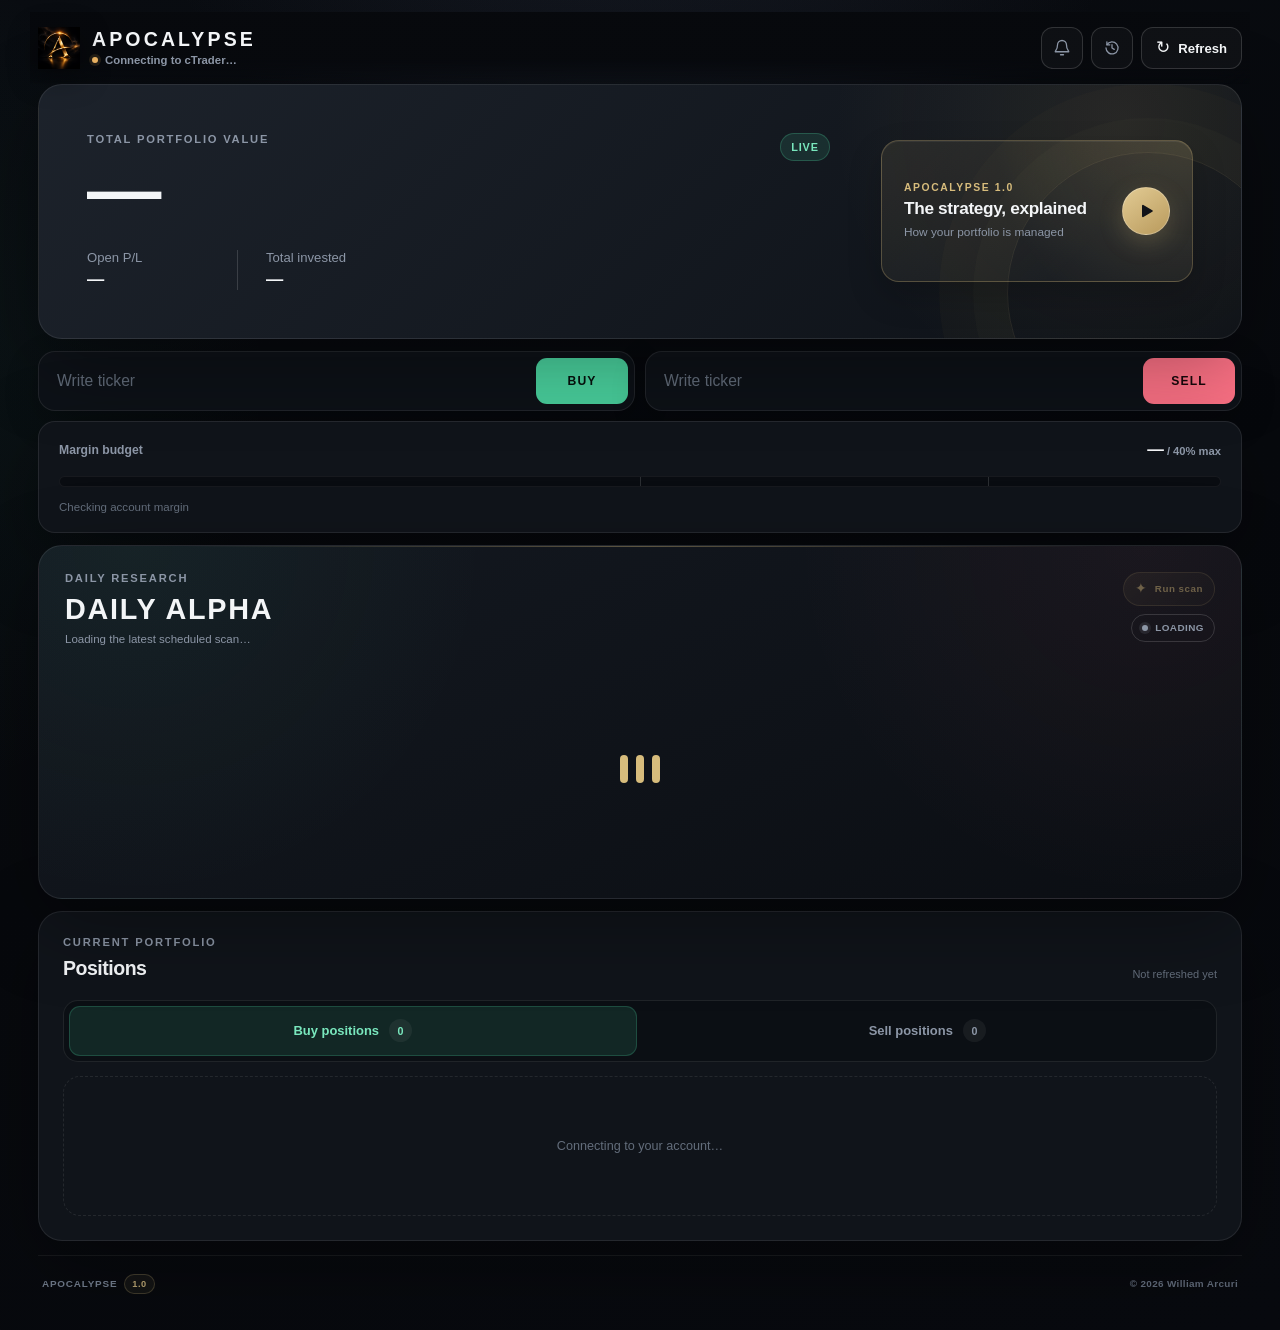
==== commit dbcd0c7d: "Deploy dashboard from Apocalypse 7c735edcc7e5" ====
--- a/index.html
+++ b/index.html
@@ -12,8 +12,8 @@
     <meta name="robots" content="noindex, nofollow, noarchive" />
     <link rel="icon" href="./icon.png" type="image/png" />
     <title>Apocalypse Dashboard</title>
-    <script type="module" crossorigin src="./assets/index-BC-VIJRo.js"></script>
-    <link rel="stylesheet" crossorigin href="./assets/style-CEBnoErs.css">
+    <script type="module" crossorigin src="./assets/index-Bq6_mujx.js"></script>
+    <link rel="stylesheet" crossorigin href="./assets/style-CR4SvoYh.css">
   </head>
   <body>
     <div id="app" aria-live="polite"></div>
--- a/assets/style-CR4SvoYh.css
+++ b/assets/style-CR4SvoYh.css
@@ -0,0 +1,2 @@
+:root{--lightningcss-light: ;--lightningcss-dark:initial;color-scheme:dark;font-synthesis:none;--canvas:#07090d;--canvas-raised:#0b0e13;--surface:#11151cf5;--surface-raised:#151a22;--surface-soft:#11161e;--line:#ffffff16;--line-strong:#ffffff25;--text:#f3f5f7;--muted:#8c96a6;--quiet:#636d7b;--buy:#4bd4a0;--buy-strong:#79e7bd;--buy-soft:#4bd4a01f;--sell:#ff7387;--sell-strong:#ff9aa8;--sell-soft:#ff73871f;--gold:#d7bc7c;--gold-soft:#d7bc7c1f;--blue:#7898ff;--blue-soft:#7898ff1f;--amber:#f4ba67;--amber-soft:#f4ba671f;--radius-large:24px;--radius-medium:17px;--radius-small:12px;--shadow:0 24px 80px #00000057;font-family:Inter,ui-sans-serif,-apple-system,BlinkMacSystemFont,Segoe UI,sans-serif}*{box-sizing:border-box}[hidden]{display:none!important}html{background:var(--canvas);min-width:280px;min-height:100%;overflow-x:hidden}body{min-width:280px;min-height:100vh;color:var(--text);background:radial-gradient(circle at 50% -18rem, #717faa29, transparent 34rem), radial-gradient(circle at -10rem 24rem, #33a07912, transparent 27rem), linear-gradient(160deg, #090c11 0%, var(--canvas) 50%, #080a0f 100%);margin:0;font-size:15px;overflow-x:hidden}body:before{z-index:-1;content:"";pointer-events:none;background-image:linear-gradient(#ffffff03 1px,#0000 1px),linear-gradient(90deg,#ffffff03 1px,#0000 1px);background-size:48px 48px;position:fixed;inset:0;-webkit-mask-image:linear-gradient(#000,#0000 70%);mask-image:linear-gradient(#000,#0000 70%)}body.entry-confirmation-open,body.activity-dialog-open,body.notifications-dialog-open,body.daily-alpha-run-dialog-open{overflow:hidden}button,input{font:inherit}button{cursor:pointer;-webkit-tap-highlight-color:transparent}button:disabled,input:disabled{cursor:wait;opacity:.55}button:focus-visible,input:focus-visible{outline-offset:3px;outline:2px solid #7898ffcc}.sr-only{clip:rect(0, 0, 0, 0);white-space:nowrap;border:0;width:1px;height:1px;padding:0;position:absolute;overflow:hidden}.dashboard-shell{width:min(1240px,100%);padding:max(12px, env(safe-area-inset-top)) 18px max(34px, env(safe-area-inset-bottom));margin:0 auto}.topbar{z-index:20;-webkit-backdrop-filter:blur(18px);backdrop-filter:blur(18px);background:linear-gradient(#07090dfa 66%,#07090d00);justify-content:space-between;align-items:center;gap:18px;min-height:72px;margin:0 -8px;padding:10px 8px;display:flex;position:sticky;top:0}.brand-lockup,.brand-copy,.connection-pill,.net-worth-heading,.net-worth-meta,.health-card-heading,.panel-heading,.position-card-header,.position-identity,.position-status,.chart-heading,.position-sizing>div,.queue-identity{align-items:center;display:flex}.brand-lockup{gap:12px;min-width:0}.brand-mark{filter:drop-shadow(0 8px 15px #00000061);flex:0 0 42px;width:42px;height:42px;position:relative}.brand-mark img{width:100%;height:100%;display:block}.brand-copy{flex-direction:column;align-items:flex-start;gap:5px;min-width:0}.brand-copy h1{letter-spacing:.16em;margin:0;font-size:clamp(1.02rem,3vw,1.22rem);font-weight:800;line-height:1}.connection-pill{max-width:100%;color:var(--muted);white-space:nowrap;gap:7px;font-size:.71rem;font-weight:600}.connection-pill span:last-child{text-overflow:ellipsis;overflow:hidden}.connection-dot{background:var(--amber);width:6px;height:6px;box-shadow:0 0 0 3px var(--amber-soft);border-radius:50%;flex:0 0 6px}.connection-pill[data-state=ready] .connection-dot{background:var(--buy);box-shadow:0 0 0 3px var(--buy-soft)}.connection-pill[data-state=error] .connection-dot{background:var(--sell);box-shadow:0 0 0 3px var(--sell-soft)}.topbar-actions{flex:none;align-items:center;gap:8px;display:flex}.apocalypse-video-button{z-index:1;min-width:0;min-height:142px;color:var(--text);-webkit-tap-highlight-color:transparent;background:radial-gradient(circle at 100% 0,#d7bc7c29,#0000 58%),linear-gradient(135deg,#d7bc7c1a,#ffffff06 70%);border:1px solid #d7bc7c47;border-radius:18px;grid-template-columns:minmax(0,1fr) auto;align-items:center;gap:18px;padding:22px;text-decoration:none;transition:border-color .16s,background .16s,box-shadow .16s,transform .16s;display:grid;position:relative;overflow:hidden;box-shadow:inset 0 1px #ffffff0f,0 14px 34px #0003}.apocalypse-video-button:after{content:"";opacity:0;pointer-events:none;background:linear-gradient(105deg,#0000 30%,#ffffff12,#0000 68%);transition:opacity .18s,transform .28s;position:absolute;inset:0;transform:translate(-35%)}.apocalypse-video-button:hover{background:radial-gradient(circle at 100% 0,#d7bc7c38,#0000 58%),linear-gradient(135deg,#d7bc7c26,#ffffff09 70%);border-color:#d7bc7c80;transform:translateY(-1px);box-shadow:inset 0 1px #ffffff13,0 18px 38px #00000040}.apocalypse-video-button:hover:after{opacity:1;transform:translate(35%)}.apocalypse-video-button:focus-visible{outline-offset:3px;outline:2px solid #d7bc7ccc}.video-play-icon{color:#111318;background:linear-gradient(145deg,#e2cb94,#b99a5c);border:1px solid #ffffff3d;border-radius:50%;place-items:center;width:48px;height:48px;transition:box-shadow .16s,transform .16s;display:grid;box-shadow:0 8px 24px #d7bc7c38}.video-play-icon svg{fill:currentColor;width:11px;height:14px;margin-left:2px}.apocalypse-video-button:hover .video-play-icon{transform:scale(1.04);box-shadow:0 10px 28px #d7bc7c4d}.video-button-copy{gap:5px;min-width:0;display:grid}.video-button-kicker{color:var(--gold);letter-spacing:.15em;text-transform:uppercase;font-size:.65rem;font-weight:800}.video-button-copy strong{letter-spacing:-.02em;font-size:1.08rem;font-weight:760}.video-button-detail{color:var(--muted);font-size:.74rem;line-height:1.45}.activity-button,.notification-button{border:1px solid var(--line-strong);width:42px;height:42px;color:var(--muted);background:#ffffff08;border-radius:12px;place-items:center;padding:0;transition:border-color .16s,background .16s,color .16s,transform .16s;display:grid}.activity-button:hover,.notification-button:hover{background:var(--gold-soft);color:var(--gold);border-color:#d7bc7c5c;transform:translateY(-1px)}.activity-button svg,.notification-button svg{fill:none;stroke:currentColor;stroke-linecap:round;stroke-linejoin:round;stroke-width:1.7px;width:18px;height:18px;overflow:visible}.notification-button{position:relative}.notification-button[data-state=attention]{background:var(--sell-soft);color:var(--sell-strong);border-color:#ff738775}.notification-button[data-state=attention]:hover{color:#ffc0c9;background:#ff73872e;border-color:#ff7387ad}.notification-count{border:2px solid var(--canvas);background:var(--sell);color:#1b070a;font-variant-numeric:tabular-nums;border-radius:999px;place-items:center;min-width:16px;height:16px;padding:0 4px;font-size:.5rem;font-weight:900;line-height:1;display:grid;position:absolute;top:-5px;right:-5px}.refresh-button{border:1px solid var(--line-strong);min-height:42px;color:var(--text);background:#ffffff09;border-radius:12px;justify-content:center;align-items:center;gap:8px;padding:0 14px;font-size:.82rem;font-weight:750;transition:border-color .16s,background .16s,transform .16s;display:inline-flex}.refresh-button:hover{background:var(--gold-soft);border-color:#d7bc7c6b;transform:translateY(-1px)}.refresh-icon{font-size:1.08rem;line-height:1}.busy .refresh-icon{animation:.85s linear infinite spin}.net-worth-panel,.health-card,.panel{border:1px solid var(--line);box-shadow:var(--shadow)}.net-worth-panel{border-radius:var(--radius-large);background:radial-gradient(circle at 90% 15%,#d7bc7c17,#0000 18rem),linear-gradient(135deg,#1d232cfa,#0d1117fa);grid-template-columns:minmax(0,1fr) minmax(250px,.42fr);align-items:center;gap:clamp(24px,4vw,52px);min-height:210px;padding:clamp(26px,5vw,48px);display:grid;position:relative;overflow:hidden}.net-worth-overview{min-width:0}.net-worth-panel:after{content:"";pointer-events:none;border:1px solid #d7bc7c1c;border-radius:50%;width:280px;height:280px;position:absolute;bottom:-96px;right:-48px;box-shadow:0 0 0 34px #d7bc7c06,0 0 0 68px #d7bc7c05}.net-worth-heading{z-index:1;justify-content:space-between;gap:18px;position:relative}.eyebrow{color:var(--muted);letter-spacing:.16em;text-transform:uppercase;margin:0 0 9px;font-size:.7rem;font-weight:800}.net-worth-value{font-variant-numeric:tabular-nums;letter-spacing:-.06em;font-size:clamp(2.35rem,8vw,4.65rem);font-weight:760;line-height:.98;display:block}.live-badge,.count-badge{border:1px solid var(--line-strong);color:var(--muted);letter-spacing:.08em;border-radius:999px;flex:none;font-size:.68rem;font-weight:800}.live-badge{background:var(--buy-soft);color:var(--buy-strong);border-color:#4bd4a040;align-self:flex-start;padding:7px 10px}.count-badge{text-align:center;min-width:28px;padding:6px 9px}.net-worth-meta{z-index:1;color:var(--muted);align-items:stretch;gap:0;margin-top:23px;font-size:.82rem;position:relative}.net-worth-stat{align-content:center;gap:4px;min-width:150px;padding-right:28px;display:grid}.net-worth-stat+.net-worth-stat{border-left:1px solid var(--line-strong);padding-left:28px;padding-right:0}.net-worth-meta strong{color:var(--text);font-variant-numeric:tabular-nums;font-size:1.08rem}.net-worth-meta small{color:var(--quiet);font-size:.63rem}.positive{color:var(--buy-strong)!important}.negative{color:var(--sell-strong)!important}.neutral{color:var(--text)!important}.trade-composer{grid-template-columns:repeat(2,minmax(0,1fr));gap:10px;margin-top:12px;display:grid}.prompt-form{border:1px solid var(--line);border-radius:var(--radius-medium);background:#0f131af5;grid-template-columns:minmax(0,1fr) auto;min-width:0;transition:border-color .16s,box-shadow .16s;display:grid;overflow:hidden;box-shadow:0 12px 35px #0003}.prompt-form:focus-within{box-shadow:0 0 0 3px #7898ff14}.buy-prompt:focus-within{border-color:#4bd4a066}.sell-prompt:focus-within{border-color:#ff738766}.prompt-form input{width:100%;min-width:0;min-height:58px;color:var(--text);text-transform:uppercase;background:0 0;border:0;outline:0;padding:0 18px;font-size:.98rem;font-weight:650}.prompt-form input::placeholder{color:var(--quiet);text-transform:none;font-weight:500}.prompt-form button{letter-spacing:.09em;border:0;border-radius:11px;min-width:92px;margin:6px;padding:0 17px;font-size:.76rem;font-weight:900;transition:filter .16s,transform .16s}.prompt-form button:hover{filter:brightness(1.08);transform:translateY(-1px)}.buy-prompt button{background:var(--buy);color:#07120e}.sell-prompt button{background:var(--sell);color:#19080b}.notice{z-index:90;bottom:max(18px, env(safe-area-inset-bottom));border:1px solid var(--line-strong);width:min(390px,100% - 24px);color:var(--text);opacity:0;-webkit-backdrop-filter:blur(18px);backdrop-filter:blur(18px);pointer-events:none;background:#151a22f0;border-radius:15px;grid-template-columns:auto minmax(0,1fr);align-items:center;gap:11px;padding:12px 14px;transition:opacity .18s,transform .18s;display:grid;position:fixed;left:50%;overflow:hidden;transform:translate(-50%,10px)scale(.985);box-shadow:0 18px 56px #0000006b,inset 0 1px #ffffff0b}.notice.is-visible{opacity:1;transform:translate(-50%)scale(1)}.notice-icon{background:var(--gold-soft);width:28px;height:28px;color:var(--gold);border:1px solid #d7bc7c40;border-radius:50%;place-items:center;font-size:.69rem;font-weight:900;display:grid}.notice-copy{gap:2px;min-width:0;display:grid}.notice-copy strong{font-size:.78rem;font-weight:740;line-height:1.35}.notice-copy small{color:var(--muted);font-size:.66rem;line-height:1.4}.notice[data-kind=success]{border-color:#4bd4a042}.notice[data-kind=success] .notice-icon{background:var(--buy-soft);color:var(--buy-strong);border-color:#4bd4a047}.notice[data-kind=warning]{border-color:#f4ba674d}.notice[data-kind=warning] .notice-icon{background:var(--amber-soft);color:var(--amber);border-color:#f4ba674d}.notice[data-kind=error]{border-color:#ff73874d}.notice[data-kind=error] .notice-icon{background:var(--sell-soft);color:var(--sell-strong);border-color:#ff73874d}.health-grid{grid-template-columns:minmax(0,1fr);align-items:start;margin-top:10px;display:grid}.health-card{border-radius:var(--radius-medium);background:var(--surface);min-width:0;min-height:112px;padding:18px 20px}.health-card-heading{color:var(--muted);justify-content:space-between;gap:14px;font-size:.76rem;font-weight:700}.health-card-heading strong{color:var(--text);font-variant-numeric:tabular-nums;font-size:1.04rem}.health-card-heading small{color:var(--muted);font-size:.7rem;font-weight:650}.margin-track{background:#090c11;border:1px solid #ffffff0e;border-radius:999px;height:11px;margin:16px 0 10px;position:relative;overflow:hidden}.margin-track:before,.margin-track:after{z-index:2;content:"";background:#ffffff24;width:1px;position:absolute;top:0;bottom:0}.margin-track:before{left:50%}.margin-track:after{left:80%}.margin-track>span{border-radius:inherit;background:linear-gradient(90deg, #4a9d82, var(--buy));width:0;height:100%;transition:width .42s,background .22s;display:block;box-shadow:0 0 16px #4bd4a040}.margin-budget[data-tone=warning] .margin-track>span{background:linear-gradient(90deg, var(--buy), var(--amber));box-shadow:0 0 16px #f4ba673d}.margin-budget[data-tone=danger] .margin-track>span{background:linear-gradient(90deg, var(--amber), var(--sell));box-shadow:0 0 16px #ff738740}.health-card>small{color:var(--quiet);font-size:.72rem}.system-notifications-list{overscroll-behavior:contain;scrollbar-color:var(--line-strong) transparent;gap:7px;max-height:min(570px,100dvh - 230px);margin-top:20px;display:grid;overflow-y:auto}.notifications-summary{color:var(--muted);margin-top:5px;font-size:.69rem;display:block}.notifications-empty{border:1px dashed var(--line);min-height:170px;color:var(--muted);text-align:center;border-radius:15px;place-content:center;justify-items:center;gap:9px;display:grid}.notifications-empty span{background:var(--buy-soft);width:38px;height:38px;color:var(--buy-strong);border:1px solid #4bd4a038;border-radius:12px;place-items:center;font-weight:900;display:grid}.notifications-empty strong{font-size:.8rem}.notifications-dialog .activity-card{background:radial-gradient(circle at 100% 0,#ff738712,#0000 16rem),linear-gradient(145deg,#1a2029,#0e1218)}.system-notification-row{background:#ff73870b;border:1px solid #ff738724;border-radius:13px;grid-template-columns:minmax(0,1fr) auto;align-items:center;gap:10px;padding:11px 12px;display:grid}.system-notification-row+.system-notification-row{margin-top:1px}.system-notification-row p{color:var(--text);margin:0;font-size:.72rem;font-weight:650;line-height:1.4}.notification-resolve-button{border:1px solid var(--line-strong);min-height:34px;color:var(--muted);background:#ffffff09;border-radius:9px;padding:0 10px;font-size:.65rem;font-weight:780}.notification-resolve-button:hover{color:var(--buy-strong);border-color:#4bd4a047}.notification-resolve-button.confirming{background:var(--amber-soft);color:var(--amber);border-color:#f4ba6759}.panel{border-radius:var(--radius-large);background:var(--surface);margin-top:12px;padding:clamp(17px,3vw,24px)}.panel-heading{justify-content:space-between;gap:14px}.panel-heading h2{letter-spacing:-.025em;margin:0;font-size:1.22rem}.portfolio-heading{align-items:flex-end}.updated-time{color:var(--quiet);white-space:nowrap;font-size:.69rem}.portfolio-tabs{border:1px solid var(--line);background:#0b0f14;border-radius:15px;grid-template-columns:repeat(2,minmax(0,1fr));gap:7px;margin:20px 0 14px;padding:5px;display:grid}.portfolio-tab{min-height:50px;color:var(--muted);background:0 0;border:1px solid #0000;border-radius:11px;justify-content:center;align-items:center;gap:10px;font-size:.81rem;font-weight:760;transition:color .16s,background .16s,border-color .16s;display:flex}.portfolio-tab strong{min-width:23px;height:23px;color:inherit;background:#ffffff0e;border-radius:999px;place-items:center;font-size:.67rem;display:grid}.portfolio-tab[data-side=buy][aria-selected=true]{background:var(--buy-soft);color:var(--buy-strong);border-color:#4bd4a038}.portfolio-tab[data-side=sell][aria-selected=true]{background:var(--sell-soft);color:var(--sell-strong);border-color:#ff738738}.position-grid{grid-template-columns:repeat(auto-fit,minmax(min(100%,340px),1fr));gap:11px;display:grid}.position-card{border:1px solid var(--line);border-radius:var(--radius-medium);background:linear-gradient(150deg,#171c24fa,#0d1117fa);min-width:0;padding:18px;transition:border-color .18s,transform .18s,box-shadow .18s;position:relative;overflow:hidden;box-shadow:0 14px 38px #0003}.position-card:before{content:"";background:linear-gradient(90deg,#0000,#4bd4a09e,#0000);height:1px;position:absolute;top:0;left:24px;right:24px}.position-card[data-side=sell]:before{background:linear-gradient(90deg,#0000,#ff73879e,#0000)}.position-card:hover{border-color:var(--line-strong);transform:translateY(-2px);box-shadow:0 18px 46px #00000047}.position-card-header{justify-content:space-between;align-items:flex-start;gap:14px}.position-identity{gap:11px;min-width:0}.position-monogram{background:var(--buy-soft);width:42px;height:42px;color:var(--buy-strong);letter-spacing:-.02em;border:1px solid #4bd4a038;border-radius:12px;flex:0 0 42px;place-items:center;font-size:.72rem;font-weight:900;display:grid}.position-monogram[data-side=sell]{background:var(--sell-soft);color:var(--sell-strong);border-color:#ff738738}.position-identity h3{letter-spacing:-.02em;margin:0;font-size:1.08rem}.position-identity p{max-width:170px;color:var(--muted);text-overflow:ellipsis;white-space:nowrap;margin:4px 0 0;font-size:.7rem;overflow:hidden}.position-outcome{flex:none;justify-items:end;gap:4px;display:grid}.position-outcome span{color:var(--quiet);font-size:.65rem}.position-pnl{color:var(--text);font-variant-numeric:tabular-nums;white-space:nowrap;font-size:.91rem}.thesis-conviction{--conviction-color:var(--buy);justify-items:end;gap:3px;margin-top:5px;display:grid}.thesis-conviction[data-level="1"]{--conviction-color:var(--sell)}.thesis-conviction[data-level="2"]{--conviction-color:var(--amber)}.thesis-conviction[data-level="3"]{--conviction-color:#77c99f}.thesis-conviction[data-level="4"],.thesis-conviction[data-level="5"]{--conviction-color:var(--buy)}.thesis-conviction-bars{align-items:stretch;gap:3px;height:15px;display:flex}.thesis-conviction-bars i{background:#354151;border-radius:3px;width:7px;display:block}.thesis-conviction-bars i.active{background:var(--conviction-color);box-shadow:0 0 8px #4bd4a038}.thesis-conviction[data-level="1"] .thesis-conviction-bars i.active{box-shadow:0 0 8px #ff73873d}.thesis-conviction[data-level="2"] .thesis-conviction-bars i.active{box-shadow:0 0 8px #f4ba6738}.thesis-conviction>small{color:var(--muted);white-space:nowrap;font-size:.61rem;font-weight:680;line-height:1}.thesis-conviction[data-level="1"]>small{color:var(--sell-strong)}.thesis-conviction[data-level="2"]>small{color:var(--amber)}.thesis-conviction[data-state=loading]{animation:1.8s ease-in-out infinite breathe}.position-status{justify-content:space-between;gap:8px;min-height:28px;margin-top:14px}.signal-badge,.protection-pill{border:1px solid var(--line);white-space:nowrap;border-radius:999px;align-items:center;min-height:25px;padding:0 9px;font-size:.64rem;font-weight:790;display:inline-flex}.signal-badge.strongly-bullish,.signal-badge.bullish{background:var(--buy-soft);color:var(--buy-strong);border-color:#4bd4a03d}.signal-badge.strongly-bearish,.signal-badge.bearish{background:var(--sell-soft);color:var(--sell-strong);border-color:#ff73873d}.signal-badge.neutral,.signal-badge.loading,.signal-badge.pending{background:#ffffff09;color:var(--muted)!important}.signal-badge.loading{animation:1.8s ease-in-out infinite breathe}.protection-pill.protected{color:var(--buy-strong);border-color:#4bd4a029}.protection-pill.attention{color:var(--sell-strong);border-color:#ff738733}.position-chart{background:#06090d85;border:1px solid #ffffff0e;border-radius:13px;margin-top:11px;padding:10px 10px 4px;overflow:hidden}.chart-heading{justify-content:space-between;gap:10px;padding:0 2px 6px}.chart-heading span{color:var(--quiet);font-size:.62rem;font-weight:650}.chart-heading strong{color:var(--muted);letter-spacing:.06em;font-size:.61rem}.strategy-chart{width:100%;height:128px;display:block;overflow:visible}.chart-grid{stroke:#ffffff0d;stroke-width:1px}.chart-line{fill:none;stroke:var(--buy);stroke-linecap:round;stroke-linejoin:round;stroke-width:2.4px;vector-effect:non-scaling-stroke}.chart-area{fill:#4bd4a013}.position-card[data-side=sell] .chart-line{stroke:var(--sell)}.position-card[data-side=sell] .chart-area{fill:#ff738711}.chart-latest{fill:var(--buy-strong);stroke:#0c1116;stroke-width:2px;vector-effect:non-scaling-stroke}.position-card[data-side=sell] .chart-latest{fill:var(--sell-strong)}.chart-level{stroke-width:1px;stroke-dasharray:4 5;vector-effect:non-scaling-stroke}.chart-level.entry{stroke:#d7bc7cad}.chart-level.stop{stroke:#ff7387b8}.chart-level-label{letter-spacing:.03em;font-family:inherit;font-size:8px;font-weight:800}.chart-level-label.entry{fill:var(--gold)}.chart-level-label.stop{fill:var(--sell-strong)}.chart-placeholder{height:128px;color:var(--quiet);background:linear-gradient(100deg,#0000,#ffffff06,#0000) 0 0/200% 100%;place-items:center;font-size:.7rem;animation:1.8s linear infinite shimmer;display:grid}.position-sizing{margin-top:14px}.position-sizing>div{color:var(--quiet);justify-content:space-between;gap:10px;font-size:.67rem}.position-sizing strong{color:var(--muted);font-size:.68rem;font-weight:700}.fill-track{background:#ffffff0f;border-radius:999px;height:5px;margin-top:8px;overflow:hidden}.fill-track>span{border-radius:inherit;background:linear-gradient(90deg, #3c9878, var(--buy));height:100%;transition:width .42s;display:block}.position-card[data-side=sell] .fill-track>span{background:linear-gradient(90deg, #ad5261, var(--sell))}.position-card-footer{border:0;justify-content:flex-end;margin-top:15px;padding:0;display:flex}.close-button,.small-button,.entry-cancel-button,.entry-confirm-button{border:1px solid var(--line-strong);min-height:38px;color:var(--muted);background:#ffffff09;border-radius:10px;font-size:.7rem;font-weight:760;transition:border-color .15s,background .15s,color .15s}.close-button{padding:0 13px}.close-button:hover{background:var(--sell-soft);color:var(--sell-strong);border-color:#ff73874d}.close-button.confirming{background:var(--sell-soft);color:var(--sell-strong);border-color:#ff73876b}.empty-state{border:1px dashed var(--line);border-radius:var(--radius-medium);min-height:140px;color:var(--quiet);text-align:center;grid-column:1/-1;place-items:center;font-size:.79rem;display:grid}.closure-panel,.queue-panel{background:#0f1319f5}.queue-list{gap:7px;margin-top:15px;display:grid}.queue-row,.closure-row{border:1px solid var(--line);background:#ffffff05;border-radius:13px;grid-template-columns:minmax(140px,.6fr) minmax(180px,1.4fr) auto;align-items:center;gap:16px;min-height:66px;padding:11px 13px;display:grid}.queue-identity{flex-direction:column;align-items:flex-start;gap:3px;min-width:0}.queue-identity strong{font-size:.86rem}.queue-identity span,.queue-status{color:var(--muted);font-size:.69rem}.queue-status{flex-wrap:wrap;align-items:center;gap:7px 10px;min-width:0;display:flex}.queue-reason{color:#d7bd85;background:#e8b75c12;border:1px solid #e8b75c2e;border-radius:999px;align-items:center;gap:7px;min-height:23px;padding:3px 9px;font-weight:750;line-height:1.25;display:inline-flex}.queue-reason:before{content:"";background:#e4b85f;border-radius:50%;flex:0 0 5px;width:5px;height:5px;box-shadow:0 0 0 3px #e4b85f14}.queue-expiry{color:var(--quiet);white-space:nowrap}.small-button{min-width:70px;padding:0 11px}.danger-outline:hover{color:var(--sell-strong);border-color:#ff73874d}.danger-outline.confirming{background:var(--sell-soft);color:var(--sell-strong);border-color:#ff738761}.daily-alpha-panel{background:radial-gradient(circle at 8% 0,#4bd4a00e,#0000 22rem),radial-gradient(circle at 92% 0,#ff73870d,#0000 22rem),linear-gradient(155deg,#141921fa,#0b0e13fc);position:relative;overflow:hidden}.daily-alpha-panel:before{content:"";background:linear-gradient(90deg,#0000,#d7bc7c61,#0000);height:1px;position:absolute;top:0;left:12%;right:12%}.daily-alpha-heading{justify-content:space-between;align-items:flex-start;gap:18px;padding:2px 2px 19px;display:flex}.daily-alpha-heading-actions{justify-items:end;gap:8px;display:grid}.daily-alpha-run-button{min-height:34px;color:var(--gold);letter-spacing:.055em;background:linear-gradient(135deg,#d7bc7c21,#d7bc7c09);border:1px solid #d7bc7c42;border-radius:999px;align-items:center;gap:7px;padding:6px 11px;font-size:.61rem;transition:border-color .16s,background .16s,transform .16s;display:inline-flex}.daily-alpha-run-button:hover:not(:disabled){background:linear-gradient(135deg,#d7bc7c30,#d7bc7c0e);border-color:#d7bc7c7a;transform:translateY(-1px)}.daily-alpha-run-button:disabled{cursor:not-allowed;opacity:.45}.daily-alpha-run-button[data-state=running]{animation:1.8s ease-in-out infinite research-pulse}.daily-alpha-run-button>span{font-size:.86rem;line-height:1}.daily-alpha-run-button strong{font-weight:850}.daily-alpha-run-strip{width:100%;min-height:57px;color:var(--text);text-align:left;background:linear-gradient(100deg,#d7bc7c13,#ffffff05);border:1px solid #d7bc7c2e;border-radius:14px;grid-template-columns:12px minmax(0,1fr) auto;align-items:center;gap:11px;margin:0 0 14px;padding:10px 12px 12px;display:grid;position:relative;overflow:hidden}.daily-alpha-run-strip[hidden]{display:none}.daily-alpha-run-strip[data-state=failed]{border-color:#f4ba6747}.daily-alpha-run-pulse{background:var(--gold);border-radius:50%;width:8px;height:8px;animation:1.4s ease-in-out infinite breathe;box-shadow:0 0 0 5px #d7bc7c17,0 0 16px #d7bc7c4d}.daily-alpha-run-strip[data-state=failed] .daily-alpha-run-pulse{background:var(--amber)}.daily-alpha-run-copy{gap:2px;min-width:0;display:grid}.daily-alpha-run-copy strong{text-overflow:ellipsis;white-space:nowrap;font-size:.7rem;overflow:hidden}.daily-alpha-run-copy small{color:var(--quiet);font-size:.58rem}.daily-alpha-run-strip time{color:var(--gold);font-variant-numeric:tabular-nums;font-size:.72rem;font-weight:850}.daily-alpha-run-track{background:#ffffff0a;height:2px;position:absolute;bottom:0;left:0;right:0}.daily-alpha-run-track i{background:linear-gradient(90deg, var(--gold-muted), var(--gold));width:0;height:100%;transition:width .7s;display:block}.daily-alpha-heading h2{letter-spacing:.06em;margin:0;font-size:clamp(1.35rem,3vw,1.8rem);font-weight:850}.daily-alpha-subtitle{color:var(--muted);margin:7px 0 0;font-size:.72rem}.daily-alpha-status{border:1px solid var(--line-strong);min-height:28px;color:var(--muted);letter-spacing:.045em;text-transform:uppercase;white-space:nowrap;border-radius:999px;align-items:center;padding:5px 10px;font-size:.62rem;font-weight:800;display:inline-flex}.daily-alpha-status:before{content:"";background:currentColor;border-radius:50%;width:6px;height:6px;margin-right:7px;box-shadow:0 0 0 3px #8c96a624}.daily-alpha-status[data-state=ready]{background:var(--buy-soft);color:var(--buy-strong);border-color:#4bd4a03d}.daily-alpha-status[data-state=stale]{background:var(--amber-soft);color:var(--amber);border-color:#f4ba6740}.daily-alpha-status[data-state=error]{background:var(--sell-soft);color:var(--sell-strong);border-color:#ff738740}.daily-alpha-grid{grid-template-columns:repeat(2,minmax(0,1fr));gap:12px;display:grid}.daily-alpha-side{--alpha-side:var(--buy);--alpha-side-strong:var(--buy-strong);--alpha-side-soft:var(--buy-soft);border:1px solid var(--line);border-top-color:var(--alpha-side);background:#070a0e94;border-radius:18px;min-width:0;overflow:hidden}.daily-alpha-side[data-side=short]{--alpha-side:var(--sell);--alpha-side-strong:var(--sell-strong);--alpha-side-soft:var(--sell-soft)}.daily-alpha-side>header{border-bottom:1px solid var(--line);background:linear-gradient(90deg, var(--alpha-side-soft), transparent 62%);justify-content:space-between;align-items:center;gap:12px;min-height:48px;padding:0 15px;display:flex}.daily-alpha-side>header>div{align-items:center;gap:9px;min-width:0;display:flex}.daily-alpha-side>header strong{color:var(--alpha-side-strong);letter-spacing:.075em;text-overflow:ellipsis;white-space:nowrap;font-size:.68rem;font-weight:850;overflow:hidden}.daily-alpha-side>header>span{color:var(--quiet);letter-spacing:.08em;white-space:nowrap;font-size:.57rem;font-weight:850}.daily-alpha-side-signal{background:var(--alpha-side);width:7px;height:7px;box-shadow:0 0 0 4px var(--alpha-side-soft), 0 0 13px var(--alpha-side-soft);border-radius:50%;flex:none}.daily-alpha-column-labels,.daily-alpha-row{grid-template-columns:minmax(68px,.52fr) minmax(96px,.72fr) minmax(0,2fr);gap:12px;display:grid}.daily-alpha-column-labels{color:#596372;letter-spacing:.07em;border-bottom:1px solid #ffffff0b;padding:10px 15px 8px;font-size:.52rem;font-weight:850}.daily-alpha-row{align-items:center;min-height:104px;padding:13px 15px;position:relative}.daily-alpha-row+.daily-alpha-row{border-top:1px solid #ffffff0e}.daily-alpha-row:before{background:var(--alpha-side);content:"";opacity:0;border-radius:999px;width:2px;transition:opacity .16s;position:absolute;top:15px;bottom:15px;left:0}.daily-alpha-row:hover{background:#ffffff05}.daily-alpha-row:hover:before{opacity:.58}.daily-alpha-identity{align-self:start;gap:5px;min-width:0;padding-top:2px;display:grid}.daily-alpha-identity strong{letter-spacing:.02em;font-size:1rem;font-weight:880}.daily-alpha-identity small{color:var(--quiet);-webkit-line-clamp:2;-webkit-box-orient:vertical;font-size:.57rem;line-height:1.25;display:-webkit-box;overflow:hidden}.daily-alpha-conviction{align-self:start;justify-items:start;gap:6px;min-width:0;display:grid}.daily-alpha-conviction-bars{align-items:flex-end;gap:4px;height:21px;display:flex}.daily-alpha-conviction-bars i{background:#29303a;border-radius:999px;width:5px;height:16px;display:block}.daily-alpha-conviction-bars i:nth-child(2),.daily-alpha-conviction-bars i:nth-child(4){height:19px}.daily-alpha-conviction-bars i:nth-child(3){height:21px}.daily-alpha-conviction-bars i.active{background:var(--alpha-side);box-shadow:0 0 9px var(--alpha-side-soft)}.daily-alpha-conviction>small{color:var(--alpha-side-strong);white-space:nowrap;font-size:.58rem;font-weight:750}.daily-alpha-assessment{gap:7px;min-width:0;display:grid}.daily-alpha-assessment p{color:#c8ced7;-webkit-line-clamp:4;-webkit-box-orient:vertical;margin:0;font-size:.66rem;line-height:1.48;display:-webkit-box;overflow:hidden}.daily-alpha-assessment small{color:var(--amber);-webkit-line-clamp:2;-webkit-box-orient:vertical;font-size:.56rem;line-height:1.38;display:-webkit-box;overflow:hidden}.daily-alpha-assessment small:before{content:"!";margin-right:5px;font-weight:900}.daily-alpha-footer{border-top:1px solid var(--line);grid-template-columns:minmax(0,1fr) auto;align-items:center;gap:14px;margin-top:14px;padding:14px 3px 1px;display:grid}.daily-alpha-coverage{flex-wrap:wrap;align-items:center;gap:8px;min-width:0;display:flex}.daily-alpha-coverage>span{color:#829083;letter-spacing:.035em;background:#4bd4a00b;border:1px solid #4bd4a021;border-radius:999px;align-items:center;gap:6px;min-height:25px;padding:4px 8px;font-size:.54rem;font-weight:750;display:inline-flex}.daily-alpha-coverage i{color:var(--buy-strong);font-size:.62rem;font-style:normal}.daily-alpha-footer>p{max-width:360px;color:var(--quiet);text-align:right;margin:0;font-size:.55rem;line-height:1.45}.daily-alpha-loading{grid-template-columns:repeat(3,8px);place-content:center;gap:8px;min-height:210px;display:grid}.daily-alpha-loading span{background:var(--gold);border-radius:999px;width:8px;height:28px;animation:1.1s ease-in-out infinite breathe}.daily-alpha-loading span:nth-child(2){animation-delay:.14s}.daily-alpha-loading span:nth-child(3){animation-delay:.28s}.daily-alpha-unavailable{background:#ff738709;border:1px dashed #ff738733;border-radius:17px;justify-content:center;align-items:center;gap:14px;min-height:190px;padding:24px;display:flex}.daily-alpha-unavailable>span{background:var(--sell-soft);width:36px;height:36px;color:var(--sell-strong);border-radius:12px;flex:none;place-items:center;font-weight:900;display:grid}.daily-alpha-unavailable strong{font-size:.86rem}.daily-alpha-unavailable p{max-width:460px;color:var(--muted);margin:5px 0 0;font-size:.66rem;line-height:1.45}.dashboard-footer{color:#4f5865;letter-spacing:.08em;border-top:1px solid #ffffff0e;flex-wrap:wrap;justify-content:space-between;align-items:center;gap:16px;margin-top:14px;padding:18px 4px 2px;font-size:.62rem;font-weight:700;display:flex}.footer-brand{color:#687281;align-items:center;gap:7px;display:inline-flex}.footer-brand strong{color:#a89568;letter-spacing:.05em;background:#d7bc7c0e;border:1px solid #d7bc7c33;border-radius:999px;align-items:center;min-height:20px;padding:2px 7px;font-size:.58rem;display:inline-flex}.footer-copyright{color:#596270;letter-spacing:.035em;font-weight:620}.activity-dialog{overscroll-behavior:contain;border:1px solid var(--line-strong);width:min(520px,100% - 28px);max-height:calc(100dvh - 24px);color:var(--text);scrollbar-color:var(--line-strong) transparent;background:0 0;border-radius:22px;margin:auto;padding:0;overflow:auto;box-shadow:0 34px 100px #00000094}.activity-dialog::backdrop{-webkit-backdrop-filter:blur(9px);backdrop-filter:blur(9px);background:#020407c7}.activity-dialog:focus{outline:0}.activity-card{border-radius:inherit;background:radial-gradient(circle at 100% 0,#d7bc7c17,#0000 16rem),linear-gradient(145deg,#1a2029,#0e1218);padding:24px}.activity-header{justify-content:space-between;align-items:flex-start;gap:18px;display:flex}.activity-eyebrow{color:var(--gold);letter-spacing:.14em;text-transform:uppercase;margin:0 0 7px;font-size:.64rem;font-weight:800}.activity-header h2{letter-spacing:-.035em;margin:0;font-size:1.55rem}.activity-close-button{border:1px solid var(--line);width:36px;height:36px;color:var(--muted);background:#ffffff06;border-radius:11px;flex:0 0 36px;place-items:center;padding:0;transition:border-color .15s,background .15s,color .15s;display:grid}.activity-close-button:hover{border-color:var(--line-strong);color:var(--text);background:#ffffff0e}.activity-close-button svg{fill:none;stroke:currentColor;stroke-linecap:round;stroke-width:1.7px;width:14px;height:14px}.activity-list{overscroll-behavior:contain;scrollbar-color:var(--line-strong) transparent;gap:8px;max-height:min(570px,100dvh - 220px);margin-top:20px;padding-right:2px;display:grid;overflow-y:auto}.activity-row{border:1px solid var(--line);background:#ffffff06;border-radius:14px;grid-template-columns:34px minmax(0,1fr) auto;align-items:center;gap:11px;min-width:0;padding:11px 12px;display:grid}.activity-row-icon{background:var(--gold-soft);width:32px;height:32px;color:var(--gold);border:1px solid #d7bc7c33;border-radius:10px;place-items:center;font-size:.79rem;font-weight:850;display:grid}.activity-row[data-type=wishlist-added][data-side=buy] .activity-row-icon,.activity-row[data-type=position-opened][data-side=buy] .activity-row-icon{background:var(--buy-soft);color:var(--buy-strong);border-color:#4bd4a038}.activity-row[data-type=wishlist-added][data-side=sell] .activity-row-icon,.activity-row[data-type=position-opened][data-side=sell] .activity-row-icon{background:var(--sell-soft);color:var(--sell-strong);border-color:#ff738738}.activity-row[data-type=wishlist-removed] .activity-row-icon{border-color:var(--line);color:var(--muted);background:#ffffff09}.activity-row[data-type=position-closed] .activity-row-icon{background:var(--buy-soft);color:var(--buy-strong);border-color:#4bd4a038}.activity-row-copy{gap:3px;min-width:0;display:grid}.activity-row-copy strong{text-overflow:ellipsis;white-space:nowrap;font-size:.76rem;font-weight:720;line-height:1.35;overflow:hidden}.activity-row-copy span{color:var(--quiet);letter-spacing:.04em;text-transform:uppercase;font-size:.61rem;font-weight:680}.activity-row time{color:var(--quiet);font-variant-numeric:tabular-nums;white-space:nowrap;font-size:.61rem}.activity-empty{border:1px dashed var(--line);min-height:170px;color:var(--muted);text-align:center;border-radius:15px;place-content:center;justify-items:center;gap:5px;display:grid}.activity-empty strong{font-size:.82rem}.activity-empty span{color:var(--quiet);font-size:.68rem}.activity-note{color:var(--quiet);margin:14px 2px 0;font-size:.61rem;line-height:1.45}.entry-confirmation-dialog{overscroll-behavior:contain;border:1px solid var(--line-strong);width:min(580px,100% - 28px);max-height:calc(100dvh - 24px);color:var(--text);scrollbar-color:var(--line-strong) transparent;background:0 0;border-radius:22px;margin:auto;padding:0;overflow:auto;box-shadow:0 34px 100px #00000094}.entry-confirmation-dialog::backdrop{-webkit-backdrop-filter:blur(9px);backdrop-filter:blur(9px);background:#020407c7}.entry-confirmation-card{--entry-side-color:var(--buy);--entry-side-soft:var(--buy-soft);--entry-side-muted:#3c9878;--entry-side-border:#4bd4a047;--entry-sentiment-color:var(--muted);--entry-chart-area:#8c96a612;--entry-chart-volume:#8c96a633;border-radius:inherit;background:radial-gradient(circle at 100% 0, var(--entry-side-soft), transparent 16rem), linear-gradient(145deg, #1a2029, #0e1218);padding:26px}.entry-confirmation-card[data-side=sell]{--entry-side-color:var(--sell);--entry-side-soft:var(--sell-soft);--entry-side-muted:#ad5261;--entry-side-border:#ff738747}.entry-confirmation-card[data-sentiment=bullish]{--entry-sentiment-color:var(--buy-strong);--entry-chart-area:#4bd4a013;--entry-chart-volume:#4bd4a03d}.entry-confirmation-card[data-sentiment=bearish]{--entry-sentiment-color:var(--sell-strong);--entry-chart-area:#ff738712;--entry-chart-volume:#ff73873b}.entry-confirmation-card[data-sentiment=neutral]{--entry-sentiment-color:var(--gold);--entry-chart-area:#d7bc7c12;--entry-chart-volume:#d7bc7c38}.entry-confirmation-card[data-sentiment=error]{--entry-sentiment-color:var(--amber)}.entry-confirmation-company-row{align-items:center;gap:11px;min-width:0;display:flex}.entry-confirmation-label{color:var(--muted);letter-spacing:.13em;text-transform:uppercase;margin:0 0 8px;font-size:.67rem;font-weight:800}.entry-confirmation-card h2{letter-spacing:-.05em;margin:0;font-size:2rem}.entry-side-badge{border:1px solid var(--entry-side-border);background:var(--entry-side-soft);min-height:25px;color:var(--entry-side-color);letter-spacing:.1em;border-radius:999px;align-items:center;padding:0 9px;font-size:.61rem;font-weight:850;display:inline-flex}.entry-signal{border:1px solid var(--line);background:linear-gradient(135deg, var(--entry-side-soft), transparent 58%), #ffffff06;border-radius:16px;gap:16px;margin-top:20px;padding:18px;display:grid}.entry-signal-summary{grid-template-columns:minmax(0,1fr) auto;align-items:center;gap:18px;display:grid}.entry-signal-copy{gap:5px;min-width:0;display:grid}.entry-signal-caption{color:var(--muted);letter-spacing:.1em;text-transform:uppercase;font-size:.65rem;font-weight:780}.entry-signal-copy>strong{color:var(--entry-sentiment-color);letter-spacing:-.025em;font-size:1.34rem;font-weight:770}.entry-signal-copy>small{color:var(--quiet);font-size:.68rem;line-height:1.4}.entry-alignment{text-align:right;justify-items:end;gap:2px;min-width:86px;display:grid}.entry-alignment strong{color:var(--text);font-variant-numeric:tabular-nums;letter-spacing:-.055em;font-size:1.75rem;font-weight:760;line-height:1}.entry-alignment span{color:var(--muted);white-space:nowrap;font-size:.62rem;font-weight:680}.entry-score-track{background:#ffffff12;border-radius:999px;height:6px;overflow:hidden}.entry-score-track>span{border-radius:inherit;background:linear-gradient(90deg, var(--entry-side-muted), var(--entry-side-color));width:0;height:100%;box-shadow:0 0 14px var(--entry-side-soft);transition:width .42s;display:block}.entry-extreme-warning{background:linear-gradient(110deg,#ff73872e,#ff73870e);border:1px solid #ff738780;border-radius:14px;grid-template-columns:34px minmax(0,1fr);align-items:center;gap:11px;margin-top:10px;padding:11px 13px;display:grid;box-shadow:inset 0 0 24px #ff738709}.entry-extreme-icon{background:var(--sell);color:#1b070a;border-radius:10px;place-items:center;width:32px;height:32px;font-size:1rem;font-weight:950;display:grid}.entry-extreme-warning>div{gap:2px;min-width:0;display:grid}.entry-extreme-warning strong{color:var(--sell-strong);letter-spacing:.11em;font-size:.67rem;font-weight:900}.entry-extreme-warning>div>span{color:#ffd1d7;font-size:.72rem;font-weight:680;line-height:1.35}.entry-analysis-details{gap:10px;margin-top:10px;display:grid}.entry-chart-panel{border:1px solid var(--line);background:#05080c80;border-radius:16px;padding:13px 13px 7px;overflow:hidden}.entry-chart-heading{justify-content:space-between;align-items:center;gap:12px;padding:0 2px 6px;display:flex}.entry-chart-heading span{color:var(--muted);font-size:.65rem;font-weight:720}.entry-chart-heading strong{color:var(--quiet);letter-spacing:.08em;font-size:.59rem;font-weight:760}.entry-price-chart{width:100%;height:136px;display:block}.entry-chart-grid,.entry-chart-divider{stroke:#ffffff0e;stroke-width:1px;vector-effect:non-scaling-stroke}.entry-chart-divider{stroke-dasharray:2 5}.entry-price-line{fill:none;stroke:var(--entry-sentiment-color);stroke-linecap:round;stroke-linejoin:round;stroke-width:2.3px;vector-effect:non-scaling-stroke}.entry-price-area{fill:var(--entry-chart-area)}.entry-price-latest{fill:var(--entry-sentiment-color);stroke:#0c1116;stroke-width:2px;vector-effect:non-scaling-stroke}.entry-volume-bar{fill:var(--entry-chart-volume)}.entry-chart-placeholder{height:136px;color:var(--quiet);place-items:center;font-size:.7rem;display:grid}.entry-metrics{grid-template-columns:repeat(2,minmax(0,1fr));gap:8px;display:grid}.entry-metrics article{border:1px solid var(--line);background:#ffffff06;border-radius:13px;gap:4px;min-width:0;padding:12px 13px;display:grid}.entry-metrics span,.entry-metrics small{color:var(--quiet);text-overflow:ellipsis;white-space:nowrap;font-size:.62rem;overflow:hidden}.entry-metrics span{color:var(--muted);font-weight:680}.entry-metrics strong{color:var(--text);font-variant-numeric:tabular-nums;font-size:1rem;font-weight:750}.entry-confirmation-actions{grid-template-columns:.7fr 1.3fr;gap:9px;margin-top:20px;display:grid}.entry-cancel-button,.entry-confirm-button{min-height:48px}.entry-confirm-button[data-side=buy]{background:var(--buy);color:#07120e;border-color:#0000}.entry-confirm-button[data-side=sell]{background:var(--sell);color:#19080b;border-color:#0000}.entry-confirm-button.extreme-risk{background:var(--sell);color:#19080b;border-color:#ff9aa8a6;box-shadow:0 0 0 3px #ff73871a}.entry-cancel-button:hover{border-color:var(--line-strong);color:var(--text);background:#ffffff0f}.entry-confirm-button:hover{filter:brightness(1.06)}.stock-clickable{cursor:pointer;outline:0}.stock-clickable:focus-visible{box-shadow:0 0 0 3px #d7bc7c1a;border-color:#d7bc7c75!important}.activity-row.stock-clickable,.system-notification-row.stock-clickable,.queue-row.stock-clickable,.closure-row.stock-clickable,.daily-alpha-row.stock-clickable{transition:border-color .16s,background .16s,transform .16s}.activity-row.stock-clickable:hover,.system-notification-row.stock-clickable:hover,.queue-row.stock-clickable:hover,.closure-row.stock-clickable:hover{border-color:var(--line-strong);background:#ffffff09;transform:translateY(-1px)}.unified-conviction{--conviction-color:var(--buy)}.daily-alpha-conviction{--conviction-color:var(--alpha-side)}.unified-conviction-bars{align-items:flex-end;gap:3px;height:19px;display:flex}.unified-conviction-bars i,.daily-alpha-conviction-bars i,.thesis-conviction-bars i{background:#303a47;border-radius:999px;width:6px;height:14px}.unified-conviction-bars i:nth-child(2),.unified-conviction-bars i:nth-child(4){height:17px}.unified-conviction-bars i:nth-child(3){height:19px}.unified-conviction-bars i.active,.daily-alpha-conviction-bars i.active,.thesis-conviction-bars i.active{background:var(--conviction-color);box-shadow:0 0 9px color-mix(in srgb, var(--conviction-color) 38%, transparent)}.queue-identity>.thesis-conviction{place-items:center start;gap:7px;margin-top:4px;display:flex}.queue-identity>.thesis-conviction>small{color:var(--muted);font-size:.57rem}.stock-intelligence-header{justify-content:space-between;align-items:flex-start;gap:18px;display:flex}.stock-intelligence-updated{border:1px solid var(--line);min-height:27px;color:var(--quiet);white-space:nowrap;background:#ffffff06;border-radius:999px;align-items:center;padding:4px 9px;font-size:.58rem;font-weight:720;display:inline-flex}.stock-intelligence-loading{text-align:center;place-content:center;justify-items:center;gap:9px;min-height:360px;display:grid}.stock-intelligence-loading>strong{letter-spacing:-.01em;margin-top:8px;font-size:1rem}.stock-intelligence-loading>span{color:var(--quiet);letter-spacing:.055em;font-size:.64rem;font-weight:680}.stock-intelligence-loading-time{min-height:23px;color:var(--muted);font-variant-numeric:tabular-nums;letter-spacing:.035em;background:#ffffff06;border:1px solid #ffffff12;border-radius:999px;align-items:center;margin-top:3px;padding:3px 8px;font-size:.57rem;font-weight:750;display:inline-flex}.intelligence-orbit{background:radial-gradient(circle,#d7bc7c1f,#0000 68%);border:1px solid #d7bc7c2e;border-radius:50%;place-items:center;width:76px;height:76px;display:grid;position:relative;box-shadow:0 0 45px #d7bc7c0f}.intelligence-orbit>span{width:40px;height:40px;color:var(--gold);background:#12171f;border:1px solid #d7bc7c47;border-radius:13px;place-items:center;font-size:1rem;font-weight:900;animation:1.8s ease-in-out infinite research-pulse;display:grid;box-shadow:0 0 28px #d7bc7c1a}.intelligence-orbit i{background:var(--entry-side-color);width:6px;height:6px;box-shadow:0 0 10px var(--entry-side-color);border-radius:50%;margin:-3px;animation:1.7s linear infinite research-orbit;position:absolute;top:50%;left:50%}.intelligence-orbit i:nth-child(3){animation-delay:-.57s}.intelligence-orbit i:nth-child(4){animation-delay:-1.14s}.intelligence-loading-track{background:#ffffff0e;border-radius:999px;width:min(230px,62vw);height:3px;margin-top:12px;overflow:hidden}.intelligence-loading-track i{border-radius:inherit;background:linear-gradient(90deg, var(--entry-side-muted), var(--entry-side-color));width:0;height:100%;box-shadow:0 0 12px var(--entry-side-soft);transition:width .6s;display:block}.daily-alpha-run-dialog{border:1px solid var(--line-strong);width:min(560px,100% - 28px);max-height:calc(100dvh - 24px);color:var(--text);scrollbar-color:var(--line-strong) transparent;background:0 0;border-radius:24px;margin:auto;padding:0;overflow:auto;box-shadow:0 34px 100px #0000009e}.daily-alpha-run-dialog::backdrop{-webkit-backdrop-filter:blur(10px);backdrop-filter:blur(10px);background:#020407cc}.daily-alpha-run-card{border-radius:inherit;background:radial-gradient(circle at 88% 0,#d7bc7c1f,#0000 18rem),radial-gradient(circle at 5% 90%,#4bd4a00a,#0000 15rem),linear-gradient(145deg,#1a2029,#0d1117);padding:25px}.daily-alpha-run-dialog-header{justify-content:space-between;align-items:flex-start;gap:18px;display:flex}.daily-alpha-run-dialog-header p,.daily-alpha-run-progress>p:first-of-type{color:var(--gold);letter-spacing:.15em;margin:0 0 7px;font-size:.6rem;font-weight:850}.daily-alpha-run-dialog-header h2{letter-spacing:-.035em;margin:0;font-size:1.55rem}.daily-alpha-run-close{border:1px solid var(--line);width:36px;height:36px;color:var(--muted);background:#ffffff06;border-radius:11px;flex:0 0 36px;place-items:center;padding:0;font-size:1.1rem;display:grid}.daily-alpha-run-close:hover{border-color:var(--line-strong);color:var(--text)}.daily-alpha-run-confirm{margin-top:21px}.daily-alpha-run-lead{max-width:440px;color:var(--muted);margin:0;font-size:.73rem;line-height:1.55}.daily-alpha-run-facts{grid-template-columns:repeat(3,1fr);gap:8px;margin-top:17px;display:grid}.daily-alpha-run-facts article{border:1px solid var(--line);background:#ffffff06;border-radius:14px;gap:4px;min-width:0;padding:13px 12px;display:grid}.daily-alpha-run-facts span{color:var(--quiet);letter-spacing:.1em;font-size:.49rem;font-weight:850}.daily-alpha-run-facts strong{color:var(--gold);font-variant-numeric:tabular-nums;font-size:.93rem}.daily-alpha-run-facts small{color:var(--quiet);font-size:.53rem;line-height:1.3}.daily-alpha-run-proof{flex-wrap:wrap;gap:7px;margin-top:13px;display:flex}.daily-alpha-run-proof span{min-height:25px;color:var(--muted);background:#4bd4a009;border:1px solid #4bd4a021;border-radius:999px;align-items:center;gap:5px;padding:4px 8px;font-size:.55rem;font-weight:700;display:inline-flex}.daily-alpha-run-proof i{color:var(--buy-strong);font-style:normal}.daily-alpha-run-note{color:var(--quiet);background:#d7bc7c09;border-left:2px solid #d7bc7c5c;margin:15px 1px 0;padding:11px 12px;font-size:.61rem;line-height:1.55}.daily-alpha-run-actions{grid-template-columns:1fr 1.35fr;gap:10px;margin-top:18px;display:grid}.daily-alpha-run-start{color:#14110a;background:linear-gradient(135deg,#d7bc7c,#aa8e55);border:1px solid #d7bc7c5c;border-radius:12px;min-height:46px;font-weight:880}.daily-alpha-run-start:hover:not(:disabled){filter:brightness(1.07)}.daily-alpha-run-start:disabled{cursor:not-allowed;filter:grayscale(.5);opacity:.48}.daily-alpha-run-progress{text-align:center;place-content:center stretch;justify-items:center;min-height:390px;margin-top:12px;display:grid}.daily-alpha-run-progress[hidden]{display:none}.daily-alpha-radar{background:repeating-radial-gradient(circle,#d7bc7c14 0 1px,#0000 1px 22px);border:1px solid #d7bc7c38;border-radius:50%;place-items:center;width:108px;height:108px;margin-bottom:20px;display:grid;position:relative;overflow:hidden;box-shadow:0 0 55px #d7bc7c12}.daily-alpha-radar:before,.daily-alpha-radar:after{content:"";background:#d7bc7c1a;position:absolute}.daily-alpha-radar:before{width:100%;height:1px}.daily-alpha-radar:after{width:1px;height:100%}.daily-alpha-radar i:first-child{transform-origin:0 100%;background:conic-gradient(from 270deg at 0 100%,#d7bc7c4d,#0000 34%);width:50%;height:50%;animation:2.4s linear infinite radar-sweep;position:absolute;top:0;left:50%}.daily-alpha-radar i:nth-child(2){background:var(--buy-strong);width:7px;height:7px;box-shadow:24px -14px 0 -1px var(--sell-strong), -20px 21px 0 -1px var(--gold);border-radius:50%}.daily-alpha-radar span{z-index:1;width:34px;height:34px;color:var(--gold);background:#11161e;border:1px solid #d7bc7c4d;border-radius:11px;place-items:center;font-size:1rem;font-weight:900;display:grid;position:relative}.daily-alpha-run-card[data-state=succeeded] .daily-alpha-radar{border-color:#4bd4a059;box-shadow:0 0 55px #4bd4a014}.daily-alpha-run-card[data-state=failed] .daily-alpha-radar{border-color:#f4ba6759}.daily-alpha-run-progress h3{max-width:430px;margin:0;font-size:1.15rem;line-height:1.35}.daily-alpha-run-timer-row{justify-content:space-between;align-items:baseline;gap:15px;width:min(360px,100%);margin-top:18px;display:flex}.daily-alpha-run-timer-row time{color:var(--gold);font-variant-numeric:tabular-nums;letter-spacing:.04em;font-size:1.25rem;font-weight:900}.daily-alpha-run-timer-row span{color:var(--quiet);font-size:.61rem}.daily-alpha-run-progress-track{background:#ffffff0e;border-radius:999px;width:min(360px,100%);height:5px;margin-top:9px;overflow:hidden}.daily-alpha-run-progress-track i{border-radius:inherit;background:linear-gradient(90deg, var(--gold-muted), var(--gold), var(--buy-strong));width:0;height:100%;transition:width .8s;display:block;box-shadow:0 0 14px #d7bc7c33}.daily-alpha-run-progress>p:last-of-type{max-width:390px;color:var(--muted);margin:15px 0 0;font-size:.65rem;line-height:1.5}.daily-alpha-run-background{width:min(280px,100%);margin-top:20px}.stock-intelligence-error{background:#f4ba670b;border:1px dashed #f4ba674d;border-radius:17px;grid-template-columns:42px minmax(0,1fr);place-content:center;align-items:center;gap:14px;min-height:230px;margin-top:20px;padding:24px;display:grid}.stock-intelligence-error>span{background:var(--amber-soft);width:42px;height:42px;color:var(--amber);border-radius:13px;place-items:center;font-weight:900;display:grid}.stock-intelligence-error strong{color:var(--amber);font-size:.82rem}.stock-intelligence-error p{color:var(--muted);margin:5px 0 0;font-size:.68rem;line-height:1.45}.stock-intelligence-ready{gap:10px;margin-top:20px;display:grid}.intelligence-conviction-hero{border:1px solid var(--entry-side-border);background:linear-gradient(115deg, var(--entry-side-soft), transparent 64%), #ffffff05;border-radius:17px;grid-template-columns:minmax(0,1fr) auto;align-items:center;gap:18px;padding:18px;display:grid}.intelligence-conviction-hero>div:first-child{gap:8px;display:grid}.intelligence-hero-bars{align-items:flex-end;gap:6px;height:32px;display:flex}.intelligence-hero-bars i{background:#303a47;border-radius:999px;width:10px;height:23px}.intelligence-hero-bars i:nth-child(2),.intelligence-hero-bars i:nth-child(4){height:28px}.intelligence-hero-bars i:nth-child(3){height:32px}.intelligence-hero-bars i.active{background:var(--entry-side-color);box-shadow:0 0 14px var(--entry-side-soft)}.intelligence-hero-score{text-align:right;justify-items:end;gap:3px;display:grid}.intelligence-hero-score strong{color:var(--entry-side-color);font-variant-numeric:tabular-nums;letter-spacing:-.055em;font-size:1.8rem;line-height:1}.intelligence-hero-score span{color:var(--muted);font-size:.66rem;font-weight:750}.intelligence-reasoning{border-left:2px solid var(--entry-side-color);color:#d3d8df;background:#ffffff05;border-radius:0 12px 12px 0;margin:0;padding:13px 15px;font-size:.72rem;line-height:1.55}.intelligence-components{grid-template-columns:repeat(3,minmax(0,1fr));gap:7px;display:grid}.intelligence-components article{border:1px solid var(--line);background:#ffffff05;border-radius:13px;gap:3px;min-width:0;padding:11px 12px;display:grid}.intelligence-components span{color:var(--quiet);letter-spacing:.045em;text-overflow:ellipsis;text-transform:uppercase;white-space:nowrap;font-size:.57rem;font-weight:760;overflow:hidden}.intelligence-components strong{color:var(--text);font-variant-numeric:tabular-nums;font-size:1.02rem}.intelligence-components small{color:var(--muted);text-overflow:ellipsis;white-space:nowrap;font-size:.57rem;overflow:hidden}.intelligence-cautions{flex-wrap:wrap;gap:6px;display:flex}.intelligence-cautions span{color:#b7a277;background:#f4ba670b;border:1px solid #f4ba6729;border-radius:999px;align-items:center;min-height:25px;padding:4px 8px;font-size:.56rem;line-height:1.25;display:inline-flex}.intelligence-basis{border:1px solid var(--line);background:#06090d61;border-radius:15px;margin-top:2px;overflow:hidden}.intelligence-basis-heading{border-bottom:1px solid var(--line);color:var(--quiet);letter-spacing:.08em;justify-content:space-between;align-items:center;gap:12px;padding:10px 13px;font-size:.55rem;font-weight:820;display:flex}.intelligence-basis-heading strong{color:#657080;font-size:inherit}.intelligence-source-list{display:grid}.intelligence-source{grid-template-columns:22px minmax(0,1fr) auto;align-items:center;gap:8px;min-height:42px;padding:8px 13px;display:grid}.intelligence-source+.intelligence-source{border-top:1px solid #ffffff0b}.intelligence-source-check{border:1px solid var(--buy);width:18px;height:18px;color:var(--buy-strong);border-radius:50%;place-items:center;font-size:.64rem;font-weight:900;display:grid}.intelligence-source[data-status=limited] .intelligence-source-check{border-color:var(--amber);color:var(--amber)}.intelligence-source[data-status=unavailable] .intelligence-source-check{color:#657080;border-color:#4a5564}.intelligence-source strong{font-size:.67rem;font-weight:700}.intelligence-source small{color:var(--quiet);letter-spacing:.025em;text-align:right;font-size:.56rem;font-weight:700}.entry-confirmation-actions.view-only{grid-template-columns:1fr}@keyframes research-orbit{0%{transform:rotate(0)translate(34px)rotate(0)}to{transform:rotate(360deg)translate(34px)rotate(-360deg)}}@keyframes research-pulse{50%{border-color:#d7bc7c85;transform:scale(1.04)}}@keyframes radar-sweep{to{transform:rotate(360deg)}}@keyframes spin{to{transform:rotate(360deg)}}@keyframes breathe{50%{opacity:.48}}@keyframes shimmer{to{background-position:-200% 0}}@media (max-width:720px){.dashboard-shell{padding-left:11px;padding-right:11px}.net-worth-panel{grid-template-columns:1fr;gap:24px;min-height:190px}.apocalypse-video-button{min-height:104px}.health-grid{grid-template-columns:1fr}.health-card{min-height:104px}.position-grid,.daily-alpha-grid{grid-template-columns:1fr}.daily-alpha-row{min-height:94px}.daily-alpha-footer{grid-template-columns:1fr}.daily-alpha-footer>p{text-align:left;max-width:none}.queue-row,.closure-row{grid-template-columns:minmax(110px,.75fr) minmax(0,1.25fr) auto;gap:10px}}@media (max-width:520px){body{font-size:14px}.topbar{gap:10px;min-height:65px}.topbar-actions{gap:5px}.brand-mark{flex-basis:38px;width:38px;height:38px}.refresh-label{display:none}.activity-button,.notification-button,.refresh-button{width:40px;height:40px;min-height:40px;padding:0}.net-worth-panel{min-height:174px;padding:25px 20px}.apocalypse-video-button{border-radius:15px;min-height:96px;padding:18px}.video-play-icon{width:42px;height:42px}.video-button-copy strong{font-size:1rem}.video-button-detail{font-size:.7rem}.net-worth-value{font-size:clamp(2.25rem,12vw,3.2rem)}.net-worth-stat{min-width:0;padding-right:16px}.net-worth-stat+.net-worth-stat{padding-left:16px}.net-worth-meta strong{font-size:.96rem}.net-worth-meta small{max-width:128px}.trade-composer{grid-template-columns:1fr}.prompt-form input{min-height:54px}.portfolio-tab{gap:7px;min-height:46px}.panel{border-radius:19px;padding:16px 12px}.daily-alpha-heading{padding-left:3px;padding-right:3px}.daily-alpha-heading-actions{gap:6px}.daily-alpha-run-button{min-height:32px;padding:5px 9px}.daily-alpha-run-strip{grid-template-columns:10px minmax(0,1fr) auto;gap:9px}.daily-alpha-run-dialog{border-radius:20px;width:min(560px,100% - 18px)}.daily-alpha-run-card{padding:19px}.daily-alpha-run-dialog-header h2{font-size:1.38rem}.daily-alpha-run-facts{gap:5px}.daily-alpha-run-facts article{padding:11px 8px}.daily-alpha-run-facts strong{font-size:.8rem}.daily-alpha-run-proof{gap:5px}.daily-alpha-run-progress{min-height:345px}.daily-alpha-radar{width:94px;height:94px;margin-bottom:17px}.daily-alpha-column-labels,.daily-alpha-row{grid-template-columns:minmax(70px,.62fr) minmax(94px,.8fr)}.daily-alpha-column-labels span:last-child{display:none}.daily-alpha-row{gap:8px 12px;padding:13px 12px}.daily-alpha-assessment{grid-column:1/-1}.daily-alpha-assessment p{-webkit-line-clamp:5;font-size:.68rem}.daily-alpha-side>header{padding:0 12px}.daily-alpha-column-labels{padding-left:12px;padding-right:12px}.daily-alpha-identity small{-webkit-line-clamp:1}.daily-alpha-footer{padding-left:3px;padding-right:3px}.daily-alpha-coverage{gap:6px}.daily-alpha-coverage>span{padding-left:7px;padding-right:7px}.position-card{padding:15px}.strategy-chart,.chart-placeholder{height:116px}.queue-row,.closure-row{grid-template-columns:1fr auto;gap:8px 12px}.queue-status{grid-area:2/1/auto/-1}.queue-row .small-button,.closure-row .position-pnl{grid-area:1/2}.activity-dialog{border-radius:20px;width:min(520px,100% - 18px)}.activity-card{padding:19px}.activity-row{grid-template-columns:32px minmax(0,1fr);gap:9px 11px}.activity-row time{grid-column:2}.entry-confirmation-dialog{border-radius:20px;width:min(580px,100% - 18px)}.entry-confirmation-card{padding:19px}.entry-confirmation-card h2{font-size:1.75rem}.stock-intelligence-header{gap:10px}.stock-intelligence-updated{padding-left:7px;padding-right:7px;font-size:.53rem}.stock-intelligence-loading{min-height:315px}.intelligence-conviction-hero{padding:15px}.intelligence-components{gap:5px}.intelligence-components article{padding:10px 8px}.intelligence-components small{font-size:.52rem}.intelligence-source{padding-left:10px;padding-right:10px}.intelligence-source small{text-overflow:ellipsis;white-space:nowrap;max-width:128px;overflow:hidden}.entry-signal{gap:14px;margin-top:16px;padding:15px}.entry-signal-summary{gap:12px}.entry-signal-copy>strong{font-size:1.17rem}.entry-alignment{min-width:76px}.entry-alignment strong{font-size:1.5rem}.entry-price-chart,.entry-chart-placeholder{height:116px}.entry-metrics article{padding:10px 11px}.entry-confirmation-actions{margin-top:16px}}@media (max-width:360px){.topbar{gap:6px}.brand-mark{display:none}.brand-lockup{gap:0}.brand-copy h1{letter-spacing:.11em;font-size:.96rem}.topbar-actions{gap:4px}.activity-button,.notification-button,.refresh-button{width:38px;height:38px;min-height:38px}.daily-alpha-heading{gap:10px}.daily-alpha-run-button{padding-left:8px;padding-right:8px}.daily-alpha-run-facts,.daily-alpha-run-actions{grid-template-columns:1fr}}@media (prefers-reduced-motion:reduce){*,:before,:after{scroll-behavior:auto!important;transition-duration:.01ms!important;animation-duration:.01ms!important;animation-iteration-count:1!important}}
+/*$vite$:1*/
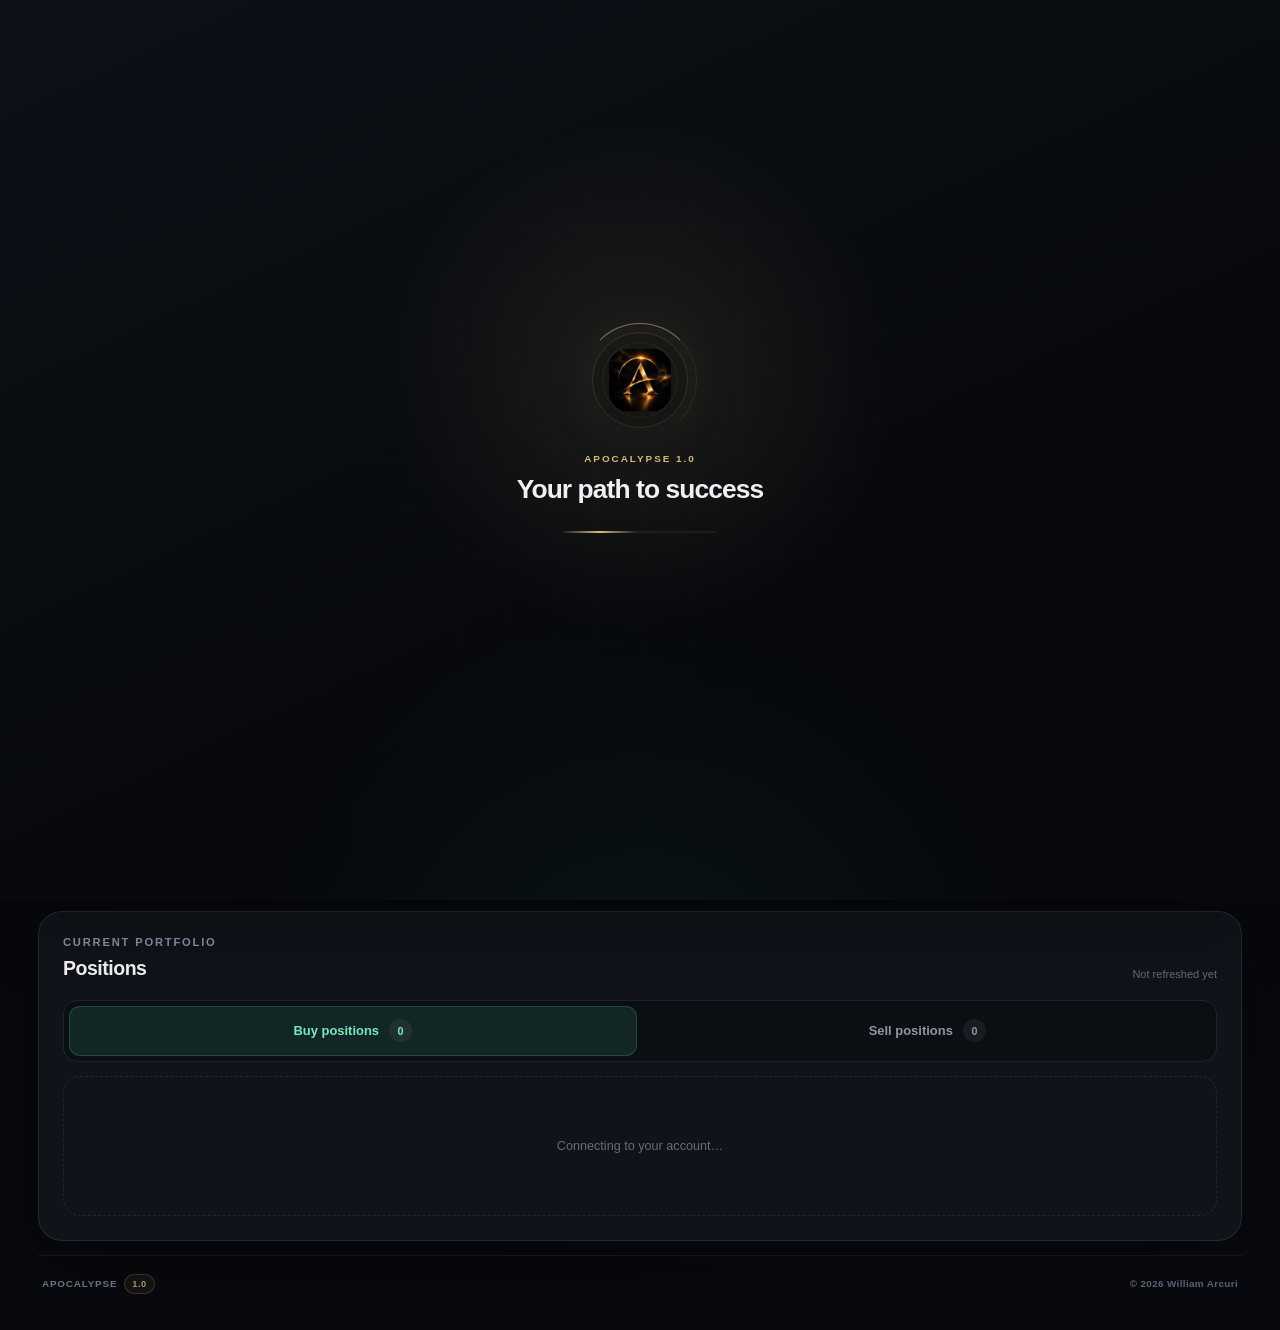
==== commit bc4a476d: "Deploy dashboard from Apocalypse 6e64adaf59a9" ====
--- a/index.html
+++ b/index.html
@@ -12,8 +12,8 @@
     <meta name="robots" content="noindex, nofollow, noarchive" />
     <link rel="icon" href="./icon.png" type="image/png" />
     <title>Apocalypse Dashboard</title>
-    <script type="module" crossorigin src="./assets/index-Bq6_mujx.js"></script>
-    <link rel="stylesheet" crossorigin href="./assets/style-CR4SvoYh.css">
+    <script type="module" crossorigin src="./assets/index-DpzUK5QS.js"></script>
+    <link rel="stylesheet" crossorigin href="./assets/style-y7WIl7DB.css">
   </head>
   <body>
     <div id="app" aria-live="polite"></div>
--- a/assets/style-y7WIl7DB.css
+++ b/assets/style-y7WIl7DB.css
@@ -0,0 +1,2 @@
+:root{--lightningcss-light: ;--lightningcss-dark:initial;color-scheme:dark;font-synthesis:none;--canvas:#07090d;--canvas-raised:#0b0e13;--surface:#11151cf5;--surface-raised:#151a22;--surface-soft:#11161e;--line:#ffffff16;--line-strong:#ffffff25;--text:#f3f5f7;--muted:#8c96a6;--quiet:#636d7b;--buy:#4bd4a0;--buy-strong:#79e7bd;--buy-soft:#4bd4a01f;--sell:#ff7387;--sell-strong:#ff9aa8;--sell-soft:#ff73871f;--gold:#d7bc7c;--gold-soft:#d7bc7c1f;--blue:#7898ff;--blue-soft:#7898ff1f;--amber:#f4ba67;--amber-soft:#f4ba671f;--radius-large:24px;--radius-medium:17px;--radius-small:12px;--shadow:0 24px 80px #00000057;font-family:Inter,ui-sans-serif,-apple-system,BlinkMacSystemFont,Segoe UI,sans-serif}*{box-sizing:border-box}[hidden]{display:none!important}html{background:var(--canvas);min-width:280px;min-height:100%;overflow-x:hidden}body{min-width:280px;min-height:100vh;color:var(--text);background:radial-gradient(circle at 50% -18rem, #717faa29, transparent 34rem), radial-gradient(circle at -10rem 24rem, #33a07912, transparent 27rem), linear-gradient(160deg, #090c11 0%, var(--canvas) 50%, #080a0f 100%);margin:0;font-size:15px;overflow-x:hidden}body:before{z-index:-1;content:"";pointer-events:none;background-image:linear-gradient(#ffffff03 1px,#0000 1px),linear-gradient(90deg,#ffffff03 1px,#0000 1px);background-size:48px 48px;position:fixed;inset:0;-webkit-mask-image:linear-gradient(#000,#0000 70%);mask-image:linear-gradient(#000,#0000 70%)}body.launch-screen-open,body.entry-confirmation-open,body.activity-dialog-open,body.notifications-dialog-open,body.daily-alpha-run-dialog-open{overflow:hidden}.launch-screen{z-index:200;opacity:1;background:radial-gradient(circle at 50% 42%,#d7bc7c1a,#0000 16rem),radial-gradient(circle at 50% 112%,#4bd4a00f,#0000 25rem),linear-gradient(155deg,#0d1117,#06080c 68%);place-items:center;padding:28px;transition:opacity .42s,visibility .42s;display:grid;position:fixed;inset:0}.launch-screen:before{content:"";background-image:linear-gradient(#ffffff03 1px,#0000 1px),linear-gradient(90deg,#ffffff03 1px,#0000 1px);background-size:46px 46px;position:absolute;inset:0;-webkit-mask-image:radial-gradient(circle,#000,#0000 68%);mask-image:radial-gradient(circle,#000,#0000 68%)}.launch-screen[data-state=leaving]{visibility:hidden;opacity:0;pointer-events:none}.launch-screen-core{z-index:1;text-align:center;justify-items:center;transition:transform .42s;display:grid;position:relative;transform:translateY(-2vh)}.launch-screen[data-state=leaving] .launch-screen-core{transform:translateY(-3vh)scale(.985)}.launch-emblem{border:1px solid #d7bc7c2b;border-radius:50%;place-items:center;width:96px;height:96px;margin-bottom:25px;display:grid;position:relative;box-shadow:0 0 65px #d7bc7c17}.launch-emblem:before,.launch-emblem:after{content:"";border-radius:50%;position:absolute}.launch-emblem:before{border:1px solid #d7bc7c8c;border-color:#d7bc7c8c #d7bc7c1a #0000 #0000;animation:2.8s linear infinite spin;inset:-10px}.launch-emblem:after{border:1px solid #ffffff12;inset:9px}.launch-emblem>span{background:var(--gold);border-radius:50%;width:7px;height:7px;margin:-3.5px;animation:2.8s linear infinite launch-orbit;position:absolute;top:50%;left:50%;box-shadow:0 0 16px #d7bc7ca6}.launch-emblem img{z-index:2;filter:drop-shadow(0 10px 24px #00000073);border-radius:18px;width:62px;height:62px;animation:2.1s ease-in-out infinite launch-breathe;position:relative}.launch-screen-core>p{color:var(--gold);letter-spacing:.2em;margin:0;font-size:.62rem;font-weight:850}.launch-screen-core>h2{color:#eef0f3;letter-spacing:-.035em;margin:10px 0 0;font-size:clamp(1.25rem,5vw,1.65rem);font-weight:730}.launch-progress{background:#ffffff0e;border-radius:999px;width:154px;height:2px;margin-top:26px;overflow:hidden}.launch-progress i{border-radius:inherit;background:linear-gradient(90deg, transparent, var(--gold), transparent);width:48%;height:100%;animation:1.25s ease-in-out infinite launch-scan;display:block}button,input{font:inherit}button{cursor:pointer;-webkit-tap-highlight-color:transparent}button:disabled,input:disabled{cursor:wait;opacity:.55}button:focus-visible,input:focus-visible{outline-offset:3px;outline:2px solid #7898ffcc}.sr-only{clip:rect(0, 0, 0, 0);white-space:nowrap;border:0;width:1px;height:1px;padding:0;position:absolute;overflow:hidden}.dashboard-shell{width:min(1240px,100%);padding:max(12px, env(safe-area-inset-top)) 18px max(34px, env(safe-area-inset-bottom));margin:0 auto}.topbar{z-index:20;-webkit-backdrop-filter:blur(18px);backdrop-filter:blur(18px);background:linear-gradient(#07090dfa 66%,#07090d00);justify-content:space-between;align-items:center;gap:18px;min-height:72px;margin:0 -8px;padding:10px 8px;display:flex;position:sticky;top:0}.brand-lockup,.brand-copy,.connection-pill,.net-worth-heading,.net-worth-meta,.health-card-heading,.panel-heading,.position-card-header,.position-identity,.position-status,.chart-heading,.position-sizing>div,.queue-identity{align-items:center;display:flex}.brand-lockup{gap:12px;min-width:0}.brand-mark{filter:drop-shadow(0 8px 15px #00000061);flex:0 0 42px;width:42px;height:42px;position:relative}.brand-mark img{width:100%;height:100%;display:block}.brand-copy{flex-direction:column;align-items:flex-start;gap:5px;min-width:0}.brand-copy h1{letter-spacing:.16em;margin:0;font-size:clamp(1.02rem,3vw,1.22rem);font-weight:800;line-height:1}.connection-pill{max-width:100%;color:var(--muted);white-space:nowrap;gap:7px;font-size:.71rem;font-weight:600}.connection-pill span:last-child{text-overflow:ellipsis;overflow:hidden}.connection-dot{background:var(--amber);width:6px;height:6px;box-shadow:0 0 0 3px var(--amber-soft);border-radius:50%;flex:0 0 6px}.connection-pill[data-state=ready] .connection-dot{background:var(--buy);box-shadow:0 0 0 3px var(--buy-soft)}.connection-pill[data-state=error] .connection-dot{background:var(--sell);box-shadow:0 0 0 3px var(--sell-soft)}.topbar-actions{flex:none;align-items:center;gap:8px;display:flex}.apocalypse-video-button{z-index:1;min-width:0;min-height:142px;color:var(--text);-webkit-tap-highlight-color:transparent;background:radial-gradient(circle at 100% 0,#d7bc7c29,#0000 58%),linear-gradient(135deg,#d7bc7c1a,#ffffff06 70%);border:1px solid #d7bc7c47;border-radius:18px;grid-template-columns:minmax(0,1fr) auto;align-items:center;gap:18px;padding:22px;text-decoration:none;transition:border-color .16s,background .16s,box-shadow .16s,transform .16s;display:grid;position:relative;overflow:hidden;box-shadow:inset 0 1px #ffffff0f,0 14px 34px #0003}.apocalypse-video-button:after{content:"";opacity:0;pointer-events:none;background:linear-gradient(105deg,#0000 30%,#ffffff12,#0000 68%);transition:opacity .18s,transform .28s;position:absolute;inset:0;transform:translate(-35%)}.apocalypse-video-button:hover{background:radial-gradient(circle at 100% 0,#d7bc7c38,#0000 58%),linear-gradient(135deg,#d7bc7c26,#ffffff09 70%);border-color:#d7bc7c80;transform:translateY(-1px);box-shadow:inset 0 1px #ffffff13,0 18px 38px #00000040}.apocalypse-video-button:hover:after{opacity:1;transform:translate(35%)}.apocalypse-video-button:focus-visible{outline-offset:3px;outline:2px solid #d7bc7ccc}.video-play-icon{color:#111318;background:linear-gradient(145deg,#e2cb94,#b99a5c);border:1px solid #ffffff3d;border-radius:50%;place-items:center;width:48px;height:48px;transition:box-shadow .16s,transform .16s;display:grid;box-shadow:0 8px 24px #d7bc7c38}.video-play-icon svg{fill:currentColor;width:11px;height:14px;margin-left:2px}.apocalypse-video-button:hover .video-play-icon{transform:scale(1.04);box-shadow:0 10px 28px #d7bc7c4d}.video-button-copy{gap:5px;min-width:0;display:grid}.video-button-kicker{color:var(--gold);letter-spacing:.15em;text-transform:uppercase;font-size:.65rem;font-weight:800}.video-button-copy strong{letter-spacing:-.02em;font-size:1.08rem;font-weight:760}.video-button-detail{color:var(--muted);font-size:.74rem;line-height:1.45}.activity-button,.notification-button{border:1px solid var(--line-strong);width:42px;height:42px;color:var(--muted);background:#ffffff08;border-radius:12px;place-items:center;padding:0;transition:border-color .16s,background .16s,color .16s,transform .16s;display:grid}.activity-button:hover,.notification-button:hover{background:var(--gold-soft);color:var(--gold);border-color:#d7bc7c5c;transform:translateY(-1px)}.activity-button svg,.notification-button svg{fill:none;stroke:currentColor;stroke-linecap:round;stroke-linejoin:round;stroke-width:1.7px;width:18px;height:18px;overflow:visible}.notification-button{position:relative}.notification-button[data-state=attention]{background:var(--sell-soft);color:var(--sell-strong);border-color:#ff738775}.notification-button[data-state=attention]:hover{color:#ffc0c9;background:#ff73872e;border-color:#ff7387ad}.notification-count{border:2px solid var(--canvas);background:var(--sell);color:#1b070a;font-variant-numeric:tabular-nums;border-radius:999px;place-items:center;min-width:16px;height:16px;padding:0 4px;font-size:.5rem;font-weight:900;line-height:1;display:grid;position:absolute;top:-5px;right:-5px}.refresh-button{border:1px solid var(--line-strong);min-height:42px;color:var(--text);background:#ffffff09;border-radius:12px;justify-content:center;align-items:center;gap:8px;padding:0 14px;font-size:.82rem;font-weight:750;transition:border-color .16s,background .16s,transform .16s;display:inline-flex}.refresh-button:hover{background:var(--gold-soft);border-color:#d7bc7c6b;transform:translateY(-1px)}.refresh-icon{font-size:1.08rem;line-height:1}.busy .refresh-icon{animation:.85s linear infinite spin}.net-worth-panel,.health-card,.panel{border:1px solid var(--line);box-shadow:var(--shadow)}.net-worth-panel{border-radius:var(--radius-large);background:radial-gradient(circle at 90% 15%,#d7bc7c17,#0000 18rem),linear-gradient(135deg,#1d232cfa,#0d1117fa);grid-template-columns:minmax(0,1fr) minmax(250px,.42fr);align-items:center;gap:clamp(24px,4vw,52px);min-height:210px;padding:clamp(26px,5vw,48px);display:grid;position:relative;overflow:hidden}.net-worth-overview{min-width:0}.net-worth-panel:after{content:"";pointer-events:none;border:1px solid #d7bc7c1c;border-radius:50%;width:280px;height:280px;position:absolute;bottom:-96px;right:-48px;box-shadow:0 0 0 34px #d7bc7c06,0 0 0 68px #d7bc7c05}.net-worth-heading{z-index:1;justify-content:space-between;gap:18px;position:relative}.eyebrow{color:var(--muted);letter-spacing:.16em;text-transform:uppercase;margin:0 0 9px;font-size:.7rem;font-weight:800}.net-worth-value{font-variant-numeric:tabular-nums;letter-spacing:-.06em;font-size:clamp(2.35rem,8vw,4.65rem);font-weight:760;line-height:.98;display:block}.live-badge,.count-badge{border:1px solid var(--line-strong);color:var(--muted);letter-spacing:.08em;border-radius:999px;flex:none;font-size:.68rem;font-weight:800}.live-badge{background:var(--buy-soft);color:var(--buy-strong);border-color:#4bd4a040;align-self:flex-start;padding:7px 10px}.count-badge{text-align:center;min-width:28px;padding:6px 9px}.net-worth-meta{z-index:1;color:var(--muted);align-items:stretch;gap:0;margin-top:23px;font-size:.82rem;position:relative}.net-worth-stat{align-content:center;gap:4px;min-width:150px;padding-right:28px;display:grid}.net-worth-stat+.net-worth-stat{border-left:1px solid var(--line-strong);padding-left:28px;padding-right:0}.net-worth-meta strong{color:var(--text);font-variant-numeric:tabular-nums;font-size:1.08rem}.net-worth-meta small{color:var(--quiet);font-size:.63rem}.positive{color:var(--buy-strong)!important}.negative{color:var(--sell-strong)!important}.neutral{color:var(--text)!important}.trade-composer{grid-template-columns:repeat(2,minmax(0,1fr));gap:10px;margin-top:12px;display:grid}.prompt-form{border:1px solid var(--line);border-radius:var(--radius-medium);background:#0f131af5;grid-template-columns:minmax(0,1fr) auto;min-width:0;transition:border-color .16s,box-shadow .16s;display:grid;overflow:hidden;box-shadow:0 12px 35px #0003}.prompt-form:focus-within{box-shadow:0 0 0 3px #7898ff14}.buy-prompt:focus-within{border-color:#4bd4a066}.sell-prompt:focus-within{border-color:#ff738766}.prompt-form input{width:100%;min-width:0;min-height:58px;color:var(--text);text-transform:uppercase;background:0 0;border:0;outline:0;padding:0 18px;font-size:.98rem;font-weight:650}.prompt-form input::placeholder{color:var(--quiet);text-transform:none;font-weight:500}.prompt-form button{letter-spacing:.09em;border:0;border-radius:11px;min-width:92px;margin:6px;padding:0 17px;font-size:.76rem;font-weight:900;transition:filter .16s,transform .16s}.prompt-form button:hover{filter:brightness(1.08);transform:translateY(-1px)}.buy-prompt button{background:var(--buy);color:#07120e}.sell-prompt button{background:var(--sell);color:#19080b}.notice{z-index:90;bottom:max(18px, env(safe-area-inset-bottom));border:1px solid var(--line-strong);width:min(390px,100% - 24px);color:var(--text);opacity:0;-webkit-backdrop-filter:blur(18px);backdrop-filter:blur(18px);pointer-events:none;background:#151a22f0;border-radius:15px;grid-template-columns:auto minmax(0,1fr);align-items:center;gap:11px;padding:12px 14px;transition:opacity .18s,transform .18s;display:grid;position:fixed;left:50%;overflow:hidden;transform:translate(-50%,10px)scale(.985);box-shadow:0 18px 56px #0000006b,inset 0 1px #ffffff0b}.notice.is-visible{opacity:1;transform:translate(-50%)scale(1)}.notice-icon{background:var(--gold-soft);width:28px;height:28px;color:var(--gold);border:1px solid #d7bc7c40;border-radius:50%;place-items:center;font-size:.69rem;font-weight:900;display:grid}.notice-copy{gap:2px;min-width:0;display:grid}.notice-copy strong{font-size:.78rem;font-weight:740;line-height:1.35}.notice-copy small{color:var(--muted);font-size:.66rem;line-height:1.4}.notice[data-kind=success]{border-color:#4bd4a042}.notice[data-kind=success] .notice-icon{background:var(--buy-soft);color:var(--buy-strong);border-color:#4bd4a047}.notice[data-kind=warning]{border-color:#f4ba674d}.notice[data-kind=warning] .notice-icon{background:var(--amber-soft);color:var(--amber);border-color:#f4ba674d}.notice[data-kind=error]{border-color:#ff73874d}.notice[data-kind=error] .notice-icon{background:var(--sell-soft);color:var(--sell-strong);border-color:#ff73874d}.health-grid{grid-template-columns:minmax(0,1fr);align-items:start;margin-top:10px;display:grid}.health-card{border-radius:var(--radius-medium);background:var(--surface);min-width:0;min-height:112px;padding:18px 20px}.health-card-heading{color:var(--muted);justify-content:space-between;gap:14px;font-size:.76rem;font-weight:700}.health-card-heading strong{color:var(--text);font-variant-numeric:tabular-nums;font-size:1.04rem}.health-card-heading small{color:var(--muted);font-size:.7rem;font-weight:650}.margin-track{background:#090c11;border:1px solid #ffffff0e;border-radius:999px;height:11px;margin:16px 0 10px;position:relative;overflow:hidden}.margin-track:before,.margin-track:after{z-index:2;content:"";background:#ffffff24;width:1px;position:absolute;top:0;bottom:0}.margin-track:before{left:50%}.margin-track:after{left:80%}.margin-track>span{border-radius:inherit;background:linear-gradient(90deg, #4a9d82, var(--buy));width:0;height:100%;transition:width .42s,background .22s;display:block;box-shadow:0 0 16px #4bd4a040}.margin-budget[data-tone=warning] .margin-track>span{background:linear-gradient(90deg, var(--buy), var(--amber));box-shadow:0 0 16px #f4ba673d}.margin-budget[data-tone=danger] .margin-track>span{background:linear-gradient(90deg, var(--amber), var(--sell));box-shadow:0 0 16px #ff738740}.health-card>small{color:var(--quiet);font-size:.72rem}.system-notifications-list{overscroll-behavior:contain;scrollbar-color:var(--line-strong) transparent;gap:7px;max-height:min(570px,100dvh - 230px);margin-top:20px;display:grid;overflow-y:auto}.notifications-summary{color:var(--muted);margin-top:5px;font-size:.69rem;display:block}.notifications-empty{border:1px dashed var(--line);min-height:170px;color:var(--muted);text-align:center;border-radius:15px;place-content:center;justify-items:center;gap:9px;display:grid}.notifications-empty span{background:var(--buy-soft);width:38px;height:38px;color:var(--buy-strong);border:1px solid #4bd4a038;border-radius:12px;place-items:center;font-weight:900;display:grid}.notifications-empty strong{font-size:.8rem}.notifications-dialog .activity-card{background:radial-gradient(circle at 100% 0,#ff738712,#0000 16rem),linear-gradient(145deg,#1a2029,#0e1218)}.system-notification-row{background:#ff73870b;border:1px solid #ff738724;border-radius:13px;grid-template-columns:minmax(0,1fr) auto;align-items:center;gap:10px;padding:11px 12px;display:grid}.system-notification-row+.system-notification-row{margin-top:1px}.system-notification-row p{color:var(--text);margin:0;font-size:.72rem;font-weight:650;line-height:1.4}.notification-resolve-button{border:1px solid var(--line-strong);min-height:34px;color:var(--muted);background:#ffffff09;border-radius:9px;padding:0 10px;font-size:.65rem;font-weight:780}.notification-resolve-button:hover{color:var(--buy-strong);border-color:#4bd4a047}.notification-resolve-button.confirming{background:var(--amber-soft);color:var(--amber);border-color:#f4ba6759}.panel{border-radius:var(--radius-large);background:var(--surface);margin-top:12px;padding:clamp(17px,3vw,24px)}.panel-heading{justify-content:space-between;gap:14px}.panel-heading h2{letter-spacing:-.025em;margin:0;font-size:1.22rem}.portfolio-heading{align-items:flex-end}.updated-time{color:var(--quiet);white-space:nowrap;font-size:.69rem}.portfolio-tabs{border:1px solid var(--line);background:#0b0f14;border-radius:15px;grid-template-columns:repeat(2,minmax(0,1fr));gap:7px;margin:20px 0 14px;padding:5px;display:grid}.portfolio-tab{min-height:50px;color:var(--muted);background:0 0;border:1px solid #0000;border-radius:11px;justify-content:center;align-items:center;gap:10px;font-size:.81rem;font-weight:760;transition:color .16s,background .16s,border-color .16s;display:flex}.portfolio-tab strong{min-width:23px;height:23px;color:inherit;background:#ffffff0e;border-radius:999px;place-items:center;font-size:.67rem;display:grid}.portfolio-tab[data-side=buy][aria-selected=true]{background:var(--buy-soft);color:var(--buy-strong);border-color:#4bd4a038}.portfolio-tab[data-side=sell][aria-selected=true]{background:var(--sell-soft);color:var(--sell-strong);border-color:#ff738738}.position-grid{grid-template-columns:repeat(auto-fit,minmax(min(100%,340px),1fr));gap:11px;display:grid}.position-card{border:1px solid var(--line);border-radius:var(--radius-medium);background:linear-gradient(150deg,#171c24fa,#0d1117fa);min-width:0;padding:18px;transition:border-color .18s,transform .18s,box-shadow .18s;position:relative;overflow:hidden;box-shadow:0 14px 38px #0003}.position-card:before{content:"";background:linear-gradient(90deg,#0000,#4bd4a09e,#0000);height:1px;position:absolute;top:0;left:24px;right:24px}.position-card[data-side=sell]:before{background:linear-gradient(90deg,#0000,#ff73879e,#0000)}.position-card:hover{border-color:var(--line-strong);transform:translateY(-2px);box-shadow:0 18px 46px #00000047}.position-card-header{justify-content:space-between;align-items:flex-start;gap:14px}.position-identity{gap:11px;min-width:0}.position-monogram{background:var(--buy-soft);width:42px;height:42px;color:var(--buy-strong);letter-spacing:-.02em;border:1px solid #4bd4a038;border-radius:12px;flex:0 0 42px;place-items:center;font-size:.72rem;font-weight:900;display:grid}.position-monogram[data-side=sell]{background:var(--sell-soft);color:var(--sell-strong);border-color:#ff738738}.position-identity h3{letter-spacing:-.02em;margin:0;font-size:1.08rem}.position-identity p{max-width:170px;color:var(--muted);text-overflow:ellipsis;white-space:nowrap;margin:4px 0 0;font-size:.7rem;overflow:hidden}.position-outcome{flex:none;justify-items:end;gap:4px;display:grid}.position-outcome span{color:var(--quiet);font-size:.65rem}.position-pnl{color:var(--text);font-variant-numeric:tabular-nums;white-space:nowrap;font-size:.91rem}.thesis-conviction{--conviction-color:var(--buy);justify-items:end;gap:3px;margin-top:5px;display:grid}.thesis-conviction[data-level="1"]{--conviction-color:var(--sell)}.thesis-conviction[data-level="2"]{--conviction-color:var(--amber)}.thesis-conviction[data-level="3"]{--conviction-color:#77c99f}.thesis-conviction[data-level="4"],.thesis-conviction[data-level="5"]{--conviction-color:var(--buy)}.thesis-conviction-bars{align-items:stretch;gap:3px;height:15px;display:flex}.thesis-conviction-bars i{background:#354151;border-radius:3px;width:7px;display:block}.thesis-conviction-bars i.active{background:var(--conviction-color);box-shadow:0 0 8px #4bd4a038}.thesis-conviction[data-level="1"] .thesis-conviction-bars i.active{box-shadow:0 0 8px #ff73873d}.thesis-conviction[data-level="2"] .thesis-conviction-bars i.active{box-shadow:0 0 8px #f4ba6738}.thesis-conviction>small{color:var(--muted);white-space:nowrap;font-size:.61rem;font-weight:680;line-height:1}.thesis-conviction[data-level="1"]>small{color:var(--sell-strong)}.thesis-conviction[data-level="2"]>small{color:var(--amber)}.thesis-conviction[data-state=loading]{animation:1.8s ease-in-out infinite breathe}.position-status{justify-content:space-between;gap:8px;min-height:28px;margin-top:14px}.signal-badge,.protection-pill{border:1px solid var(--line);white-space:nowrap;border-radius:999px;align-items:center;min-height:25px;padding:0 9px;font-size:.64rem;font-weight:790;display:inline-flex}.signal-badge.strongly-bullish,.signal-badge.bullish{background:var(--buy-soft);color:var(--buy-strong);border-color:#4bd4a03d}.signal-badge.strongly-bearish,.signal-badge.bearish{background:var(--sell-soft);color:var(--sell-strong);border-color:#ff73873d}.signal-badge.neutral,.signal-badge.loading,.signal-badge.pending{background:#ffffff09;color:var(--muted)!important}.signal-badge.loading{animation:1.8s ease-in-out infinite breathe}.protection-pill.protected{color:var(--buy-strong);border-color:#4bd4a029}.protection-pill.attention{color:var(--sell-strong);border-color:#ff738733}.position-chart{background:#06090d85;border:1px solid #ffffff0e;border-radius:13px;margin-top:11px;padding:10px 10px 4px;overflow:hidden}.chart-heading{justify-content:space-between;gap:10px;padding:0 2px 6px}.chart-heading span{color:var(--quiet);font-size:.62rem;font-weight:650}.chart-heading strong{color:var(--muted);letter-spacing:.06em;font-size:.61rem}.strategy-chart{width:100%;height:128px;display:block;overflow:visible}.chart-grid{stroke:#ffffff0d;stroke-width:1px}.chart-line{fill:none;stroke:var(--buy);stroke-linecap:round;stroke-linejoin:round;stroke-width:2.4px;vector-effect:non-scaling-stroke}.chart-area{fill:#4bd4a013}.position-card[data-side=sell] .chart-line{stroke:var(--sell)}.position-card[data-side=sell] .chart-area{fill:#ff738711}.chart-latest{fill:var(--buy-strong);stroke:#0c1116;stroke-width:2px;vector-effect:non-scaling-stroke}.position-card[data-side=sell] .chart-latest{fill:var(--sell-strong)}.chart-level{stroke-width:1px;stroke-dasharray:4 5;vector-effect:non-scaling-stroke}.chart-level.entry{stroke:#d7bc7cad}.chart-level.stop{stroke:#ff7387b8}.chart-level-label{letter-spacing:.03em;font-family:inherit;font-size:8px;font-weight:800}.chart-level-label.entry{fill:var(--gold)}.chart-level-label.stop{fill:var(--sell-strong)}.chart-placeholder{height:128px;color:var(--quiet);background:linear-gradient(100deg,#0000,#ffffff06,#0000) 0 0/200% 100%;place-items:center;font-size:.7rem;animation:1.8s linear infinite shimmer;display:grid}.position-sizing{margin-top:14px}.position-sizing>div{color:var(--quiet);justify-content:space-between;gap:10px;font-size:.67rem}.position-sizing strong{color:var(--muted);font-size:.68rem;font-weight:700}.fill-track{background:#ffffff0f;border-radius:999px;height:5px;margin-top:8px;overflow:hidden}.fill-track>span{border-radius:inherit;background:linear-gradient(90deg, #3c9878, var(--buy));height:100%;transition:width .42s;display:block}.position-card[data-side=sell] .fill-track>span{background:linear-gradient(90deg, #ad5261, var(--sell))}.position-card-footer{border:0;justify-content:flex-end;margin-top:15px;padding:0;display:flex}.close-button,.small-button,.entry-cancel-button,.entry-confirm-button{border:1px solid var(--line-strong);min-height:38px;color:var(--muted);background:#ffffff09;border-radius:10px;font-size:.7rem;font-weight:760;transition:border-color .15s,background .15s,color .15s}.close-button{padding:0 13px}.close-button:hover{background:var(--sell-soft);color:var(--sell-strong);border-color:#ff73874d}.close-button.confirming{background:var(--sell-soft);color:var(--sell-strong);border-color:#ff73876b}.empty-state{border:1px dashed var(--line);border-radius:var(--radius-medium);min-height:140px;color:var(--quiet);text-align:center;grid-column:1/-1;place-items:center;font-size:.79rem;display:grid}.closure-panel,.queue-panel{background:#0f1319f5}.queue-list{gap:7px;margin-top:15px;display:grid}.queue-row,.closure-row{border:1px solid var(--line);background:#ffffff05;border-radius:13px;grid-template-columns:minmax(140px,.6fr) minmax(180px,1.4fr) auto;align-items:center;gap:16px;min-height:66px;padding:11px 13px;display:grid}.queue-identity{flex-direction:column;align-items:flex-start;gap:3px;min-width:0}.queue-identity strong{font-size:.86rem}.queue-identity span,.queue-status{color:var(--muted);font-size:.69rem}.queue-status{flex-wrap:wrap;align-items:center;gap:7px 10px;min-width:0;display:flex}.queue-reason{color:#d7bd85;background:#e8b75c12;border:1px solid #e8b75c2e;border-radius:999px;align-items:center;gap:7px;min-height:23px;padding:3px 9px;font-weight:750;line-height:1.25;display:inline-flex}.queue-reason:before{content:"";background:#e4b85f;border-radius:50%;flex:0 0 5px;width:5px;height:5px;box-shadow:0 0 0 3px #e4b85f14}.queue-expiry{color:var(--quiet);white-space:nowrap}.small-button{min-width:70px;padding:0 11px}.danger-outline:hover{color:var(--sell-strong);border-color:#ff73874d}.danger-outline.confirming{background:var(--sell-soft);color:var(--sell-strong);border-color:#ff738761}.daily-alpha-panel{background:radial-gradient(circle at 8% 0,#4bd4a00e,#0000 22rem),radial-gradient(circle at 92% 0,#ff73870d,#0000 22rem),linear-gradient(155deg,#141921fa,#0b0e13fc);position:relative;overflow:hidden}.daily-alpha-panel:before{content:"";background:linear-gradient(90deg,#0000,#d7bc7c61,#0000);height:1px;position:absolute;top:0;left:12%;right:12%}.daily-alpha-heading{justify-content:space-between;align-items:flex-start;gap:18px;padding:2px 2px 19px;display:flex}.daily-alpha-heading-actions{justify-items:end;gap:8px;display:grid}.daily-alpha-run-button{min-height:34px;color:var(--gold);letter-spacing:.055em;background:linear-gradient(135deg,#d7bc7c21,#d7bc7c09);border:1px solid #d7bc7c42;border-radius:999px;align-items:center;gap:7px;padding:6px 11px;font-size:.61rem;transition:border-color .16s,background .16s,transform .16s;display:inline-flex}.daily-alpha-run-button:hover:not(:disabled){background:linear-gradient(135deg,#d7bc7c30,#d7bc7c0e);border-color:#d7bc7c7a;transform:translateY(-1px)}.daily-alpha-run-button:disabled{cursor:not-allowed;opacity:.45}.daily-alpha-run-button[data-state=running]{animation:1.8s ease-in-out infinite research-pulse}.daily-alpha-run-button>span{font-size:.86rem;line-height:1}.daily-alpha-run-button strong{font-weight:850}.daily-alpha-run-strip{width:100%;min-height:57px;color:var(--text);text-align:left;background:linear-gradient(100deg,#d7bc7c13,#ffffff05);border:1px solid #d7bc7c2e;border-radius:14px;grid-template-columns:12px minmax(0,1fr) auto;align-items:center;gap:11px;margin:0 0 14px;padding:10px 12px 12px;display:grid;position:relative;overflow:hidden}.daily-alpha-run-strip[hidden]{display:none}.daily-alpha-run-strip[data-state=failed]{border-color:#f4ba6747}.daily-alpha-run-pulse{background:var(--gold);border-radius:50%;width:8px;height:8px;animation:1.4s ease-in-out infinite breathe;box-shadow:0 0 0 5px #d7bc7c17,0 0 16px #d7bc7c4d}.daily-alpha-run-strip[data-state=failed] .daily-alpha-run-pulse{background:var(--amber)}.daily-alpha-run-copy{gap:2px;min-width:0;display:grid}.daily-alpha-run-copy strong{text-overflow:ellipsis;white-space:nowrap;font-size:.7rem;overflow:hidden}.daily-alpha-run-copy small{color:var(--quiet);font-size:.58rem}.daily-alpha-run-strip time{color:var(--gold);font-variant-numeric:tabular-nums;font-size:.72rem;font-weight:850}.daily-alpha-run-track{background:#ffffff0a;height:2px;position:absolute;bottom:0;left:0;right:0}.daily-alpha-run-track i{background:linear-gradient(90deg, var(--gold-muted), var(--gold));width:0;height:100%;transition:width .7s;display:block}.daily-alpha-heading h2{letter-spacing:.06em;margin:0;font-size:clamp(1.35rem,3vw,1.8rem);font-weight:850}.daily-alpha-subtitle{color:var(--muted);margin:7px 0 0;font-size:.72rem}.daily-alpha-status{border:1px solid var(--line-strong);min-height:28px;color:var(--muted);letter-spacing:.045em;text-transform:uppercase;white-space:nowrap;border-radius:999px;align-items:center;padding:5px 10px;font-size:.62rem;font-weight:800;display:inline-flex}.daily-alpha-status:before{content:"";background:currentColor;border-radius:50%;width:6px;height:6px;margin-right:7px;box-shadow:0 0 0 3px #8c96a624}.daily-alpha-status[data-state=ready]{background:var(--buy-soft);color:var(--buy-strong);border-color:#4bd4a03d}.daily-alpha-status[data-state=stale]{background:var(--amber-soft);color:var(--amber);border-color:#f4ba6740}.daily-alpha-status[data-state=error]{background:var(--sell-soft);color:var(--sell-strong);border-color:#ff738740}.daily-alpha-grid{grid-template-columns:repeat(2,minmax(0,1fr));gap:12px;display:grid}.daily-alpha-side{--alpha-side:var(--buy);--alpha-side-strong:var(--buy-strong);--alpha-side-soft:var(--buy-soft);border:1px solid var(--line);border-top-color:var(--alpha-side);background:#070a0e94;border-radius:18px;min-width:0;overflow:hidden}.daily-alpha-side[data-side=short]{--alpha-side:var(--sell);--alpha-side-strong:var(--sell-strong);--alpha-side-soft:var(--sell-soft)}.daily-alpha-side>header{border-bottom:1px solid var(--line);background:linear-gradient(90deg, var(--alpha-side-soft), transparent 62%);justify-content:space-between;align-items:center;gap:12px;min-height:48px;padding:0 15px;display:flex}.daily-alpha-side>header>div{align-items:center;gap:9px;min-width:0;display:flex}.daily-alpha-side>header strong{color:var(--alpha-side-strong);letter-spacing:.075em;text-overflow:ellipsis;white-space:nowrap;font-size:.68rem;font-weight:850;overflow:hidden}.daily-alpha-side>header>span{color:var(--quiet);letter-spacing:.08em;white-space:nowrap;font-size:.57rem;font-weight:850}.daily-alpha-side-signal{background:var(--alpha-side);width:7px;height:7px;box-shadow:0 0 0 4px var(--alpha-side-soft), 0 0 13px var(--alpha-side-soft);border-radius:50%;flex:none}.daily-alpha-column-labels,.daily-alpha-row{grid-template-columns:minmax(68px,.52fr) minmax(96px,.72fr) minmax(0,2fr);gap:12px;display:grid}.daily-alpha-column-labels{color:#596372;letter-spacing:.07em;border-bottom:1px solid #ffffff0b;padding:10px 15px 8px;font-size:.52rem;font-weight:850}.daily-alpha-row{align-items:center;min-height:104px;padding:13px 15px;position:relative}.daily-alpha-row+.daily-alpha-row{border-top:1px solid #ffffff0e}.daily-alpha-row:before{background:var(--alpha-side);content:"";opacity:0;border-radius:999px;width:2px;transition:opacity .16s;position:absolute;top:15px;bottom:15px;left:0}.daily-alpha-row:hover{background:#ffffff05}.daily-alpha-row:hover:before{opacity:.58}.daily-alpha-identity{align-self:start;gap:5px;min-width:0;padding-top:2px;display:grid}.daily-alpha-identity strong{letter-spacing:.02em;font-size:1rem;font-weight:880}.daily-alpha-identity small{color:var(--quiet);-webkit-line-clamp:2;-webkit-box-orient:vertical;font-size:.57rem;line-height:1.25;display:-webkit-box;overflow:hidden}.daily-alpha-action{border:1px solid color-mix(in srgb, var(--alpha-side) 28%, transparent);background:var(--alpha-side-soft);width:-moz-fit-content;width:fit-content;min-width:52px;min-height:28px;color:var(--alpha-side-strong);letter-spacing:.08em;border-radius:9px;justify-content:center;align-items:center;margin-top:3px;padding:4px 10px;font-size:.56rem;font-weight:900;transition:filter .15s,transform .15s,border-color .15s;display:inline-flex}.daily-alpha-action:hover{border-color:color-mix(in srgb, var(--alpha-side) 52%, transparent);filter:brightness(1.12);transform:translateY(-1px)}.daily-alpha-conviction{align-self:start;justify-items:start;gap:6px;min-width:0;display:grid}.daily-alpha-conviction-bars{align-items:flex-end;gap:4px;height:21px;display:flex}.daily-alpha-conviction-bars i{background:#29303a;border-radius:999px;width:5px;height:16px;display:block}.daily-alpha-conviction-bars i:nth-child(2),.daily-alpha-conviction-bars i:nth-child(4){height:19px}.daily-alpha-conviction-bars i:nth-child(3){height:21px}.daily-alpha-conviction-bars i.active{background:var(--alpha-side);box-shadow:0 0 9px var(--alpha-side-soft)}.daily-alpha-conviction>small{color:var(--alpha-side-strong);white-space:nowrap;font-size:.58rem;font-weight:750}.daily-alpha-assessment{gap:7px;min-width:0;display:grid}.daily-alpha-assessment p{color:#c8ced7;-webkit-line-clamp:4;-webkit-box-orient:vertical;margin:0;font-size:.66rem;line-height:1.48;display:-webkit-box;overflow:hidden}.daily-alpha-assessment small{color:var(--amber);-webkit-line-clamp:2;-webkit-box-orient:vertical;font-size:.56rem;line-height:1.38;display:-webkit-box;overflow:hidden}.daily-alpha-assessment small:before{content:"!";margin-right:5px;font-weight:900}.daily-alpha-footer{border-top:1px solid var(--line);grid-template-columns:minmax(0,1fr) auto;align-items:center;gap:14px;margin-top:14px;padding:14px 3px 1px;display:grid}.daily-alpha-coverage{flex-wrap:wrap;align-items:center;gap:8px;min-width:0;display:flex}.daily-alpha-coverage>span{color:#829083;letter-spacing:.035em;background:#4bd4a00b;border:1px solid #4bd4a021;border-radius:999px;align-items:center;gap:6px;min-height:25px;padding:4px 8px;font-size:.54rem;font-weight:750;display:inline-flex}.daily-alpha-coverage i{color:var(--buy-strong);font-size:.62rem;font-style:normal}.daily-alpha-footer>p{max-width:360px;color:var(--quiet);text-align:right;margin:0;font-size:.55rem;line-height:1.45}.daily-alpha-loading{grid-template-columns:repeat(3,8px);place-content:center;gap:8px;min-height:210px;display:grid}.daily-alpha-loading span{background:var(--gold);border-radius:999px;width:8px;height:28px;animation:1.1s ease-in-out infinite breathe}.daily-alpha-loading span:nth-child(2){animation-delay:.14s}.daily-alpha-loading span:nth-child(3){animation-delay:.28s}.daily-alpha-unavailable{background:#ff738709;border:1px dashed #ff738733;border-radius:17px;justify-content:center;align-items:center;gap:14px;min-height:190px;padding:24px;display:flex}.daily-alpha-unavailable>span{background:var(--sell-soft);width:36px;height:36px;color:var(--sell-strong);border-radius:12px;flex:none;place-items:center;font-weight:900;display:grid}.daily-alpha-unavailable strong{font-size:.86rem}.daily-alpha-unavailable p{max-width:460px;color:var(--muted);margin:5px 0 0;font-size:.66rem;line-height:1.45}.dashboard-footer{color:#4f5865;letter-spacing:.08em;border-top:1px solid #ffffff0e;flex-wrap:wrap;justify-content:space-between;align-items:center;gap:16px;margin-top:14px;padding:18px 4px 2px;font-size:.62rem;font-weight:700;display:flex}.footer-brand{color:#687281;align-items:center;gap:7px;display:inline-flex}.footer-brand strong{color:#a89568;letter-spacing:.05em;background:#d7bc7c0e;border:1px solid #d7bc7c33;border-radius:999px;align-items:center;min-height:20px;padding:2px 7px;font-size:.58rem;display:inline-flex}.footer-copyright{color:#596270;letter-spacing:.035em;font-weight:620}.activity-dialog{overscroll-behavior:contain;border:1px solid var(--line-strong);width:min(520px,100% - 28px);max-height:calc(100dvh - 24px);color:var(--text);scrollbar-color:var(--line-strong) transparent;background:0 0;border-radius:22px;margin:auto;padding:0;overflow:auto;box-shadow:0 34px 100px #00000094}.activity-dialog::backdrop{-webkit-backdrop-filter:blur(9px);backdrop-filter:blur(9px);background:#020407c7}.activity-dialog:focus{outline:0}.activity-card{border-radius:inherit;background:radial-gradient(circle at 100% 0,#d7bc7c17,#0000 16rem),linear-gradient(145deg,#1a2029,#0e1218);padding:24px}.activity-header{justify-content:space-between;align-items:flex-start;gap:18px;display:flex}.activity-eyebrow{color:var(--gold);letter-spacing:.14em;text-transform:uppercase;margin:0 0 7px;font-size:.64rem;font-weight:800}.activity-header h2{letter-spacing:-.035em;margin:0;font-size:1.55rem}.activity-close-button{border:1px solid var(--line);width:36px;height:36px;color:var(--muted);background:#ffffff06;border-radius:11px;flex:0 0 36px;place-items:center;padding:0;transition:border-color .15s,background .15s,color .15s;display:grid}.activity-close-button:hover{border-color:var(--line-strong);color:var(--text);background:#ffffff0e}.activity-close-button svg{fill:none;stroke:currentColor;stroke-linecap:round;stroke-width:1.7px;width:14px;height:14px}.activity-list{overscroll-behavior:contain;scrollbar-color:var(--line-strong) transparent;gap:8px;max-height:min(570px,100dvh - 220px);margin-top:20px;padding-right:2px;display:grid;overflow-y:auto}.activity-row{border:1px solid var(--line);background:#ffffff06;border-radius:14px;grid-template-columns:34px minmax(0,1fr) auto;align-items:center;gap:11px;min-width:0;padding:11px 12px;display:grid}.activity-row-icon{background:var(--gold-soft);width:32px;height:32px;color:var(--gold);border:1px solid #d7bc7c33;border-radius:10px;place-items:center;font-size:.79rem;font-weight:850;display:grid}.activity-row[data-type=wishlist-added][data-side=buy] .activity-row-icon,.activity-row[data-type=position-opened][data-side=buy] .activity-row-icon{background:var(--buy-soft);color:var(--buy-strong);border-color:#4bd4a038}.activity-row[data-type=wishlist-added][data-side=sell] .activity-row-icon,.activity-row[data-type=position-opened][data-side=sell] .activity-row-icon{background:var(--sell-soft);color:var(--sell-strong);border-color:#ff738738}.activity-row[data-type=wishlist-removed] .activity-row-icon{border-color:var(--line);color:var(--muted);background:#ffffff09}.activity-row[data-type=position-closed] .activity-row-icon{background:var(--buy-soft);color:var(--buy-strong);border-color:#4bd4a038}.activity-row-copy{gap:3px;min-width:0;display:grid}.activity-row-copy strong{text-overflow:ellipsis;white-space:nowrap;font-size:.76rem;font-weight:720;line-height:1.35;overflow:hidden}.activity-row-copy span{color:var(--quiet);letter-spacing:.04em;text-transform:uppercase;font-size:.61rem;font-weight:680}.activity-row time{color:var(--quiet);font-variant-numeric:tabular-nums;white-space:nowrap;font-size:.61rem}.activity-empty{border:1px dashed var(--line);min-height:170px;color:var(--muted);text-align:center;border-radius:15px;place-content:center;justify-items:center;gap:5px;display:grid}.activity-empty strong{font-size:.82rem}.activity-empty span{color:var(--quiet);font-size:.68rem}.activity-note{color:var(--quiet);margin:14px 2px 0;font-size:.61rem;line-height:1.45}.entry-confirmation-dialog{overscroll-behavior:contain;border:1px solid var(--line-strong);width:min(580px,100% - 28px);max-height:calc(100dvh - 24px);color:var(--text);scrollbar-color:var(--line-strong) transparent;background:0 0;border-radius:22px;margin:auto;padding:0;overflow:auto;box-shadow:0 34px 100px #00000094}.entry-confirmation-dialog::backdrop{-webkit-backdrop-filter:blur(9px);backdrop-filter:blur(9px);background:#020407c7}.entry-confirmation-card{--entry-side-color:var(--buy);--entry-side-soft:var(--buy-soft);--entry-side-muted:#3c9878;--entry-side-border:#4bd4a047;--entry-sentiment-color:var(--muted);--entry-chart-area:#8c96a612;--entry-chart-volume:#8c96a633;border-radius:inherit;background:radial-gradient(circle at 100% 0, var(--entry-side-soft), transparent 16rem), linear-gradient(145deg, #1a2029, #0e1218);padding:26px}.entry-confirmation-card[data-side=sell]{--entry-side-color:var(--sell);--entry-side-soft:var(--sell-soft);--entry-side-muted:#ad5261;--entry-side-border:#ff738747}.entry-confirmation-card[data-sentiment=bullish]{--entry-sentiment-color:var(--buy-strong);--entry-chart-area:#4bd4a013;--entry-chart-volume:#4bd4a03d}.entry-confirmation-card[data-sentiment=bearish]{--entry-sentiment-color:var(--sell-strong);--entry-chart-area:#ff738712;--entry-chart-volume:#ff73873b}.entry-confirmation-card[data-sentiment=neutral]{--entry-sentiment-color:var(--gold);--entry-chart-area:#d7bc7c12;--entry-chart-volume:#d7bc7c38}.entry-confirmation-card[data-sentiment=error]{--entry-sentiment-color:var(--amber)}.entry-confirmation-company-row{align-items:center;gap:11px;min-width:0;display:flex}.entry-confirmation-label{color:var(--muted);letter-spacing:.13em;text-transform:uppercase;margin:0 0 8px;font-size:.67rem;font-weight:800}.entry-confirmation-card h2{letter-spacing:-.05em;margin:0;font-size:2rem}.entry-side-badge{border:1px solid var(--entry-side-border);background:var(--entry-side-soft);min-height:25px;color:var(--entry-side-color);letter-spacing:.1em;border-radius:999px;align-items:center;padding:0 9px;font-size:.61rem;font-weight:850;display:inline-flex}.entry-signal{border:1px solid var(--line);background:linear-gradient(135deg, var(--entry-side-soft), transparent 58%), #ffffff06;border-radius:16px;gap:16px;margin-top:20px;padding:18px;display:grid}.entry-signal-summary{grid-template-columns:minmax(0,1fr) auto;align-items:center;gap:18px;display:grid}.entry-signal-copy{gap:5px;min-width:0;display:grid}.entry-signal-caption{color:var(--muted);letter-spacing:.1em;text-transform:uppercase;font-size:.65rem;font-weight:780}.entry-signal-copy>strong{color:var(--entry-sentiment-color);letter-spacing:-.025em;font-size:1.34rem;font-weight:770}.entry-signal-copy>small{color:var(--quiet);font-size:.68rem;line-height:1.4}.entry-alignment{text-align:right;justify-items:end;gap:2px;min-width:86px;display:grid}.entry-alignment strong{color:var(--text);font-variant-numeric:tabular-nums;letter-spacing:-.055em;font-size:1.75rem;font-weight:760;line-height:1}.entry-alignment span{color:var(--muted);white-space:nowrap;font-size:.62rem;font-weight:680}.entry-score-track{background:#ffffff12;border-radius:999px;height:6px;overflow:hidden}.entry-score-track>span{border-radius:inherit;background:linear-gradient(90deg, var(--entry-side-muted), var(--entry-side-color));width:0;height:100%;box-shadow:0 0 14px var(--entry-side-soft);transition:width .42s;display:block}.entry-extreme-warning{background:linear-gradient(110deg,#ff73872e,#ff73870e);border:1px solid #ff738780;border-radius:14px;grid-template-columns:34px minmax(0,1fr);align-items:center;gap:11px;margin-top:10px;padding:11px 13px;display:grid;box-shadow:inset 0 0 24px #ff738709}.entry-extreme-icon{background:var(--sell);color:#1b070a;border-radius:10px;place-items:center;width:32px;height:32px;font-size:1rem;font-weight:950;display:grid}.entry-extreme-warning>div{gap:2px;min-width:0;display:grid}.entry-extreme-warning strong{color:var(--sell-strong);letter-spacing:.11em;font-size:.67rem;font-weight:900}.entry-extreme-warning>div>span{color:#ffd1d7;font-size:.72rem;font-weight:680;line-height:1.35}.entry-analysis-details{gap:10px;margin-top:10px;display:grid}.entry-chart-panel{border:1px solid var(--line);background:#05080c80;border-radius:16px;padding:13px 13px 7px;overflow:hidden}.entry-chart-heading{justify-content:space-between;align-items:center;gap:12px;padding:0 2px 6px;display:flex}.entry-chart-heading span{color:var(--muted);font-size:.65rem;font-weight:720}.entry-chart-heading strong{color:var(--quiet);letter-spacing:.08em;font-size:.59rem;font-weight:760}.entry-price-chart{width:100%;height:136px;display:block}.entry-chart-grid,.entry-chart-divider{stroke:#ffffff0e;stroke-width:1px;vector-effect:non-scaling-stroke}.entry-chart-divider{stroke-dasharray:2 5}.entry-price-line{fill:none;stroke:var(--entry-sentiment-color);stroke-linecap:round;stroke-linejoin:round;stroke-width:2.3px;vector-effect:non-scaling-stroke}.entry-price-area{fill:var(--entry-chart-area)}.entry-price-latest{fill:var(--entry-sentiment-color);stroke:#0c1116;stroke-width:2px;vector-effect:non-scaling-stroke}.entry-volume-bar{fill:var(--entry-chart-volume)}.entry-chart-placeholder{height:136px;color:var(--quiet);place-items:center;font-size:.7rem;display:grid}.entry-metrics{grid-template-columns:repeat(2,minmax(0,1fr));gap:8px;display:grid}.entry-metrics article{border:1px solid var(--line);background:#ffffff06;border-radius:13px;gap:4px;min-width:0;padding:12px 13px;display:grid}.entry-metrics span,.entry-metrics small{color:var(--quiet);text-overflow:ellipsis;white-space:nowrap;font-size:.62rem;overflow:hidden}.entry-metrics span{color:var(--muted);font-weight:680}.entry-metrics strong{color:var(--text);font-variant-numeric:tabular-nums;font-size:1rem;font-weight:750}.entry-confirmation-actions{grid-template-columns:.7fr 1.3fr;gap:9px;margin-top:20px;display:grid}.entry-cancel-button,.entry-confirm-button{min-height:48px}.entry-confirm-button[data-side=buy]{background:var(--buy);color:#07120e;border-color:#0000}.entry-confirm-button[data-side=sell]{background:var(--sell);color:#19080b;border-color:#0000}.entry-confirm-button.extreme-risk{background:var(--sell);color:#19080b;border-color:#ff9aa8a6;box-shadow:0 0 0 3px #ff73871a}.entry-cancel-button:hover{border-color:var(--line-strong);color:var(--text);background:#ffffff0f}.entry-confirm-button:hover{filter:brightness(1.06)}.stock-clickable{cursor:pointer;outline:0}.stock-clickable:focus-visible{box-shadow:0 0 0 3px #d7bc7c1a;border-color:#d7bc7c75!important}.activity-row.stock-clickable,.system-notification-row.stock-clickable,.queue-row.stock-clickable,.closure-row.stock-clickable,.daily-alpha-row.stock-clickable{transition:border-color .16s,background .16s,transform .16s}.activity-row.stock-clickable:hover,.system-notification-row.stock-clickable:hover,.queue-row.stock-clickable:hover,.closure-row.stock-clickable:hover{border-color:var(--line-strong);background:#ffffff09;transform:translateY(-1px)}.unified-conviction{--conviction-color:var(--buy)}.daily-alpha-conviction{--conviction-color:var(--alpha-side)}.unified-conviction-bars{align-items:flex-end;gap:3px;height:19px;display:flex}.unified-conviction-bars i,.daily-alpha-conviction-bars i,.thesis-conviction-bars i{background:#303a47;border-radius:999px;width:6px;height:14px}.unified-conviction-bars i:nth-child(2),.unified-conviction-bars i:nth-child(4){height:17px}.unified-conviction-bars i:nth-child(3){height:19px}.unified-conviction-bars i.active,.daily-alpha-conviction-bars i.active,.thesis-conviction-bars i.active{background:var(--conviction-color);box-shadow:0 0 9px color-mix(in srgb, var(--conviction-color) 38%, transparent)}.queue-identity>.thesis-conviction{place-items:center start;gap:7px;margin-top:4px;display:flex}.queue-identity>.thesis-conviction>small{color:var(--muted);font-size:.57rem}.stock-intelligence-header{justify-content:space-between;align-items:flex-start;gap:18px;display:flex}.stock-intelligence-updated{border:1px solid var(--line);min-height:27px;color:var(--quiet);white-space:nowrap;background:#ffffff06;border-radius:999px;align-items:center;padding:4px 9px;font-size:.58rem;font-weight:720;display:inline-flex}.stock-intelligence-loading{text-align:center;place-content:center;justify-items:center;gap:9px;min-height:360px;display:grid}.stock-intelligence-loading>strong{letter-spacing:-.01em;margin-top:8px;font-size:1rem}.stock-intelligence-loading>span{color:var(--quiet);letter-spacing:.055em;font-size:.64rem;font-weight:680}.stock-intelligence-loading-time{min-height:23px;color:var(--muted);font-variant-numeric:tabular-nums;letter-spacing:.035em;background:#ffffff06;border:1px solid #ffffff12;border-radius:999px;align-items:center;margin-top:3px;padding:3px 8px;font-size:.57rem;font-weight:750;display:inline-flex}.intelligence-orbit{background:radial-gradient(circle,#d7bc7c1f,#0000 68%);border:1px solid #d7bc7c2e;border-radius:50%;place-items:center;width:76px;height:76px;display:grid;position:relative;box-shadow:0 0 45px #d7bc7c0f}.intelligence-orbit>span{width:40px;height:40px;color:var(--gold);background:#12171f;border:1px solid #d7bc7c47;border-radius:13px;place-items:center;font-size:1rem;font-weight:900;animation:1.8s ease-in-out infinite research-pulse;display:grid;box-shadow:0 0 28px #d7bc7c1a}.intelligence-orbit i{background:var(--entry-side-color);width:6px;height:6px;box-shadow:0 0 10px var(--entry-side-color);border-radius:50%;margin:-3px;animation:1.7s linear infinite research-orbit;position:absolute;top:50%;left:50%}.intelligence-orbit i:nth-child(3){animation-delay:-.57s}.intelligence-orbit i:nth-child(4){animation-delay:-1.14s}.intelligence-loading-track{background:#ffffff0e;border-radius:999px;width:min(230px,62vw);height:3px;margin-top:12px;overflow:hidden}.intelligence-loading-track i{border-radius:inherit;background:linear-gradient(90deg, var(--entry-side-muted), var(--entry-side-color));width:0;height:100%;box-shadow:0 0 12px var(--entry-side-soft);transition:width .6s;display:block}.daily-alpha-run-dialog{border:1px solid var(--line-strong);width:min(560px,100% - 28px);max-height:calc(100dvh - 24px);color:var(--text);scrollbar-color:var(--line-strong) transparent;background:0 0;border-radius:24px;margin:auto;padding:0;overflow:auto;box-shadow:0 34px 100px #0000009e}.daily-alpha-run-dialog::backdrop{-webkit-backdrop-filter:blur(10px);backdrop-filter:blur(10px);background:#020407cc}.daily-alpha-run-card{border-radius:inherit;background:radial-gradient(circle at 88% 0,#d7bc7c1f,#0000 18rem),radial-gradient(circle at 5% 90%,#4bd4a00a,#0000 15rem),linear-gradient(145deg,#1a2029,#0d1117);padding:25px}.daily-alpha-run-dialog-header{justify-content:space-between;align-items:flex-start;gap:18px;display:flex}.daily-alpha-run-dialog-header p,.daily-alpha-run-progress>p:first-of-type{color:var(--gold);letter-spacing:.15em;margin:0 0 7px;font-size:.6rem;font-weight:850}.daily-alpha-run-dialog-header h2{letter-spacing:-.035em;margin:0;font-size:1.55rem}.daily-alpha-run-close{border:1px solid var(--line);width:36px;height:36px;color:var(--muted);background:#ffffff06;border-radius:11px;flex:0 0 36px;place-items:center;padding:0;font-size:1.1rem;display:grid}.daily-alpha-run-close:hover{border-color:var(--line-strong);color:var(--text)}.daily-alpha-run-confirm{margin-top:21px}.daily-alpha-run-lead{max-width:440px;color:var(--muted);margin:0;font-size:.73rem;line-height:1.55}.daily-alpha-run-facts{grid-template-columns:repeat(3,1fr);gap:8px;margin-top:17px;display:grid}.daily-alpha-run-facts article{border:1px solid var(--line);background:#ffffff06;border-radius:14px;gap:4px;min-width:0;padding:13px 12px;display:grid}.daily-alpha-run-facts span{color:var(--quiet);letter-spacing:.1em;font-size:.49rem;font-weight:850}.daily-alpha-run-facts strong{color:var(--gold);font-variant-numeric:tabular-nums;font-size:.93rem}.daily-alpha-run-facts small{color:var(--quiet);font-size:.53rem;line-height:1.3}.daily-alpha-run-proof{flex-wrap:wrap;gap:7px;margin-top:13px;display:flex}.daily-alpha-run-proof span{min-height:25px;color:var(--muted);background:#4bd4a009;border:1px solid #4bd4a021;border-radius:999px;align-items:center;gap:5px;padding:4px 8px;font-size:.55rem;font-weight:700;display:inline-flex}.daily-alpha-run-proof i{color:var(--buy-strong);font-style:normal}.daily-alpha-run-note{color:var(--quiet);background:#d7bc7c09;border-left:2px solid #d7bc7c5c;margin:15px 1px 0;padding:11px 12px;font-size:.61rem;line-height:1.55}.daily-alpha-run-actions{grid-template-columns:1fr 1.35fr;gap:10px;margin-top:18px;display:grid}.daily-alpha-run-start{color:#14110a;background:linear-gradient(135deg,#d7bc7c,#aa8e55);border:1px solid #d7bc7c5c;border-radius:12px;min-height:46px;font-weight:880}.daily-alpha-run-start:hover:not(:disabled){filter:brightness(1.07)}.daily-alpha-run-start:disabled{cursor:not-allowed;filter:grayscale(.5);opacity:.48}.daily-alpha-run-progress{text-align:center;place-content:center stretch;justify-items:center;min-height:390px;margin-top:12px;display:grid}.daily-alpha-run-progress[hidden]{display:none}.daily-alpha-radar{background:repeating-radial-gradient(circle,#d7bc7c14 0 1px,#0000 1px 22px);border:1px solid #d7bc7c38;border-radius:50%;place-items:center;width:108px;height:108px;margin-bottom:20px;display:grid;position:relative;overflow:hidden;box-shadow:0 0 55px #d7bc7c12}.daily-alpha-radar:before,.daily-alpha-radar:after{content:"";background:#d7bc7c1a;position:absolute}.daily-alpha-radar:before{width:100%;height:1px}.daily-alpha-radar:after{width:1px;height:100%}.daily-alpha-radar i:first-child{transform-origin:0 100%;background:conic-gradient(from 270deg at 0 100%,#d7bc7c4d,#0000 34%);width:50%;height:50%;animation:2.4s linear infinite radar-sweep;position:absolute;top:0;left:50%}.daily-alpha-radar i:nth-child(2){background:var(--buy-strong);width:7px;height:7px;box-shadow:24px -14px 0 -1px var(--sell-strong), -20px 21px 0 -1px var(--gold);border-radius:50%}.daily-alpha-radar span{z-index:1;width:34px;height:34px;color:var(--gold);background:#11161e;border:1px solid #d7bc7c4d;border-radius:11px;place-items:center;font-size:1rem;font-weight:900;display:grid;position:relative}.daily-alpha-run-card[data-state=succeeded] .daily-alpha-radar{border-color:#4bd4a059;box-shadow:0 0 55px #4bd4a014}.daily-alpha-run-card[data-state=failed] .daily-alpha-radar{border-color:#f4ba6759}.daily-alpha-run-progress h3{max-width:430px;margin:0;font-size:1.15rem;line-height:1.35}.daily-alpha-run-timer-row{justify-content:space-between;align-items:baseline;gap:15px;width:min(360px,100%);margin-top:18px;display:flex}.daily-alpha-run-timer-row time{color:var(--gold);font-variant-numeric:tabular-nums;letter-spacing:.04em;font-size:1.25rem;font-weight:900}.daily-alpha-run-timer-row span{color:var(--quiet);font-size:.61rem}.daily-alpha-run-progress-track{background:#ffffff0e;border-radius:999px;width:min(360px,100%);height:5px;margin-top:9px;overflow:hidden}.daily-alpha-run-progress-track i{border-radius:inherit;background:linear-gradient(90deg, var(--gold-muted), var(--gold), var(--buy-strong));width:0;height:100%;transition:width .8s;display:block;box-shadow:0 0 14px #d7bc7c33}.daily-alpha-run-progress>p:last-of-type{max-width:390px;color:var(--muted);margin:15px 0 0;font-size:.65rem;line-height:1.5}.daily-alpha-run-background{width:min(280px,100%);margin-top:20px}.stock-intelligence-error{background:#f4ba670b;border:1px dashed #f4ba674d;border-radius:17px;grid-template-columns:42px minmax(0,1fr);place-content:center;align-items:center;gap:14px;min-height:230px;margin-top:20px;padding:24px;display:grid}.stock-intelligence-error>span{background:var(--amber-soft);width:42px;height:42px;color:var(--amber);border-radius:13px;place-items:center;font-weight:900;display:grid}.stock-intelligence-error strong{color:var(--amber);font-size:.82rem}.stock-intelligence-error p{color:var(--muted);margin:5px 0 0;font-size:.68rem;line-height:1.45}.stock-intelligence-ready{gap:10px;margin-top:20px;display:grid}.intelligence-conviction-hero{border:1px solid var(--entry-side-border);background:linear-gradient(115deg, var(--entry-side-soft), transparent 64%), #ffffff05;border-radius:17px;grid-template-columns:minmax(0,1fr) auto;align-items:center;gap:18px;padding:18px;display:grid}.intelligence-conviction-hero>div:first-child{gap:8px;display:grid}.intelligence-hero-bars{align-items:flex-end;gap:6px;height:32px;display:flex}.intelligence-hero-bars i{background:#303a47;border-radius:999px;width:10px;height:23px}.intelligence-hero-bars i:nth-child(2),.intelligence-hero-bars i:nth-child(4){height:28px}.intelligence-hero-bars i:nth-child(3){height:32px}.intelligence-hero-bars i.active{background:var(--entry-side-color);box-shadow:0 0 14px var(--entry-side-soft)}.intelligence-hero-score{text-align:right;justify-items:end;gap:3px;display:grid}.intelligence-hero-score strong{color:var(--entry-side-color);font-variant-numeric:tabular-nums;letter-spacing:-.055em;font-size:1.8rem;line-height:1}.intelligence-hero-score span{color:var(--muted);font-size:.66rem;font-weight:750}.intelligence-reasoning{border-left:2px solid var(--entry-side-color);color:#d3d8df;background:#ffffff05;border-radius:0 12px 12px 0;margin:0;padding:13px 15px;font-size:.72rem;line-height:1.55}.intelligence-components{grid-template-columns:repeat(3,minmax(0,1fr));gap:7px;display:grid}.intelligence-components article{border:1px solid var(--line);background:#ffffff05;border-radius:13px;gap:3px;min-width:0;padding:11px 12px;display:grid}.intelligence-components span{color:var(--quiet);letter-spacing:.045em;text-overflow:ellipsis;text-transform:uppercase;white-space:nowrap;font-size:.57rem;font-weight:760;overflow:hidden}.intelligence-components strong{color:var(--text);font-variant-numeric:tabular-nums;font-size:1.02rem}.intelligence-components small{color:var(--muted);text-overflow:ellipsis;white-space:nowrap;font-size:.57rem;overflow:hidden}.intelligence-cautions{flex-wrap:wrap;gap:6px;display:flex}.intelligence-cautions span{color:#b7a277;background:#f4ba670b;border:1px solid #f4ba6729;border-radius:999px;align-items:center;min-height:25px;padding:4px 8px;font-size:.56rem;line-height:1.25;display:inline-flex}.intelligence-basis{border:1px solid var(--line);background:#06090d61;border-radius:15px;margin-top:2px;overflow:hidden}.intelligence-basis-heading{border-bottom:1px solid var(--line);color:var(--quiet);letter-spacing:.08em;justify-content:space-between;align-items:center;gap:12px;padding:10px 13px;font-size:.55rem;font-weight:820;display:flex}.intelligence-basis-heading strong{color:#657080;font-size:inherit}.intelligence-source-list{display:grid}.intelligence-source{grid-template-columns:22px minmax(0,1fr) auto;align-items:center;gap:8px;min-height:42px;padding:8px 13px;display:grid}.intelligence-source+.intelligence-source{border-top:1px solid #ffffff0b}.intelligence-source-check{border:1px solid var(--buy);width:18px;height:18px;color:var(--buy-strong);border-radius:50%;place-items:center;font-size:.64rem;font-weight:900;display:grid}.intelligence-source[data-status=limited] .intelligence-source-check{border-color:var(--amber);color:var(--amber)}.intelligence-source[data-status=unavailable] .intelligence-source-check{color:#657080;border-color:#4a5564}.intelligence-source strong{font-size:.67rem;font-weight:700}.intelligence-source small{color:var(--quiet);letter-spacing:.025em;text-align:right;font-size:.56rem;font-weight:700}.entry-confirmation-actions.view-only{grid-template-columns:1fr}@keyframes research-orbit{0%{transform:rotate(0)translate(34px)rotate(0)}to{transform:rotate(360deg)translate(34px)rotate(-360deg)}}@keyframes research-pulse{50%{border-color:#d7bc7c85;transform:scale(1.04)}}@keyframes radar-sweep{to{transform:rotate(360deg)}}@keyframes launch-orbit{0%{transform:rotate(0)translate(58px)rotate(0)}to{transform:rotate(360deg)translate(58px)rotate(-360deg)}}@keyframes launch-breathe{50%{filter:drop-shadow(0 12px 30px #d7bc7c2e);transform:scale(1.035)}}@keyframes launch-scan{0%{transform:translate(-110%)}to{transform:translate(320%)}}@keyframes spin{to{transform:rotate(360deg)}}@keyframes breathe{50%{opacity:.48}}@keyframes shimmer{to{background-position:-200% 0}}@media (max-width:720px){.dashboard-shell{padding-left:11px;padding-right:11px}.net-worth-panel{grid-template-columns:1fr;gap:24px;min-height:190px}.apocalypse-video-button{min-height:104px}.health-grid{grid-template-columns:1fr}.health-card{min-height:104px}.position-grid,.daily-alpha-grid{grid-template-columns:1fr}.daily-alpha-row{min-height:94px}.daily-alpha-footer{grid-template-columns:1fr}.daily-alpha-footer>p{text-align:left;max-width:none}.queue-row,.closure-row{grid-template-columns:minmax(110px,.75fr) minmax(0,1.25fr) auto;gap:10px}}@media (max-width:520px){body{font-size:14px}.topbar{gap:10px;min-height:65px}.topbar-actions{gap:5px}.brand-mark{flex-basis:38px;width:38px;height:38px}.refresh-label{display:none}.activity-button,.notification-button,.refresh-button{width:40px;height:40px;min-height:40px;padding:0}.net-worth-panel{min-height:174px;padding:25px 20px}.apocalypse-video-button{border-radius:15px;min-height:96px;padding:18px}.video-play-icon{width:42px;height:42px}.video-button-copy strong{font-size:1rem}.video-button-detail{font-size:.7rem}.net-worth-value{font-size:clamp(2.25rem,12vw,3.2rem)}.net-worth-stat{min-width:0;padding-right:16px}.net-worth-stat+.net-worth-stat{padding-left:16px}.net-worth-meta strong{font-size:.96rem}.net-worth-meta small{max-width:128px}.trade-composer{grid-template-columns:1fr}.prompt-form input{min-height:54px}.portfolio-tab{gap:7px;min-height:46px}.panel{border-radius:19px;padding:16px 12px}.daily-alpha-heading{padding-left:3px;padding-right:3px}.daily-alpha-heading-actions{gap:6px}.daily-alpha-run-button{min-height:32px;padding:5px 9px}.daily-alpha-run-strip{grid-template-columns:10px minmax(0,1fr) auto;gap:9px}.daily-alpha-run-dialog{border-radius:20px;width:min(560px,100% - 18px)}.daily-alpha-run-card{padding:19px}.daily-alpha-run-dialog-header h2{font-size:1.38rem}.daily-alpha-run-facts{gap:5px}.daily-alpha-run-facts article{padding:11px 8px}.daily-alpha-run-facts strong{font-size:.8rem}.daily-alpha-run-proof{gap:5px}.daily-alpha-run-progress{min-height:345px}.daily-alpha-radar{width:94px;height:94px;margin-bottom:17px}.daily-alpha-column-labels,.daily-alpha-row{grid-template-columns:minmax(70px,.62fr) minmax(94px,.8fr)}.daily-alpha-column-labels span:last-child{display:none}.daily-alpha-row{gap:8px 12px;padding:13px 12px}.daily-alpha-assessment{grid-column:1/-1}.daily-alpha-assessment p{-webkit-line-clamp:5;font-size:.68rem}.daily-alpha-side>header{padding:0 12px}.daily-alpha-column-labels{padding-left:12px;padding-right:12px}.daily-alpha-identity small{-webkit-line-clamp:1}.daily-alpha-action{min-height:30px}.daily-alpha-footer{padding-left:3px;padding-right:3px}.daily-alpha-coverage{gap:6px}.daily-alpha-coverage>span{padding-left:7px;padding-right:7px}.position-card{padding:15px}.strategy-chart,.chart-placeholder{height:116px}.queue-row,.closure-row{grid-template-columns:1fr auto;gap:8px 12px}.queue-status{grid-area:2/1/auto/-1}.queue-row .small-button,.closure-row .position-pnl{grid-area:1/2}.activity-dialog{border-radius:20px;width:min(520px,100% - 18px)}.activity-card{padding:19px}.activity-row{grid-template-columns:32px minmax(0,1fr);gap:9px 11px}.activity-row time{grid-column:2}.entry-confirmation-dialog{border-radius:20px;width:min(580px,100% - 18px)}.entry-confirmation-card{padding:19px}.entry-confirmation-card h2{font-size:1.75rem}.stock-intelligence-header{gap:10px}.stock-intelligence-updated{padding-left:7px;padding-right:7px;font-size:.53rem}.stock-intelligence-loading{min-height:315px}.intelligence-conviction-hero{padding:15px}.intelligence-components{gap:5px}.intelligence-components article{padding:10px 8px}.intelligence-components small{font-size:.52rem}.intelligence-source{padding-left:10px;padding-right:10px}.intelligence-source small{text-overflow:ellipsis;white-space:nowrap;max-width:128px;overflow:hidden}.entry-signal{gap:14px;margin-top:16px;padding:15px}.entry-signal-summary{gap:12px}.entry-signal-copy>strong{font-size:1.17rem}.entry-alignment{min-width:76px}.entry-alignment strong{font-size:1.5rem}.entry-price-chart,.entry-chart-placeholder{height:116px}.entry-metrics article{padding:10px 11px}.entry-confirmation-actions{margin-top:16px}}@media (max-width:360px){.topbar{gap:6px}.brand-mark{display:none}.brand-lockup{gap:0}.brand-copy h1{letter-spacing:.11em;font-size:.96rem}.topbar-actions{gap:4px}.activity-button,.notification-button,.refresh-button{width:38px;height:38px;min-height:38px}.daily-alpha-heading{gap:10px}.daily-alpha-run-button{padding-left:8px;padding-right:8px}.daily-alpha-run-facts,.daily-alpha-run-actions{grid-template-columns:1fr}}@media (prefers-reduced-motion:reduce){*,:before,:after{scroll-behavior:auto!important;transition-duration:.01ms!important;animation-duration:.01ms!important;animation-iteration-count:1!important}}
+/*$vite$:1*/
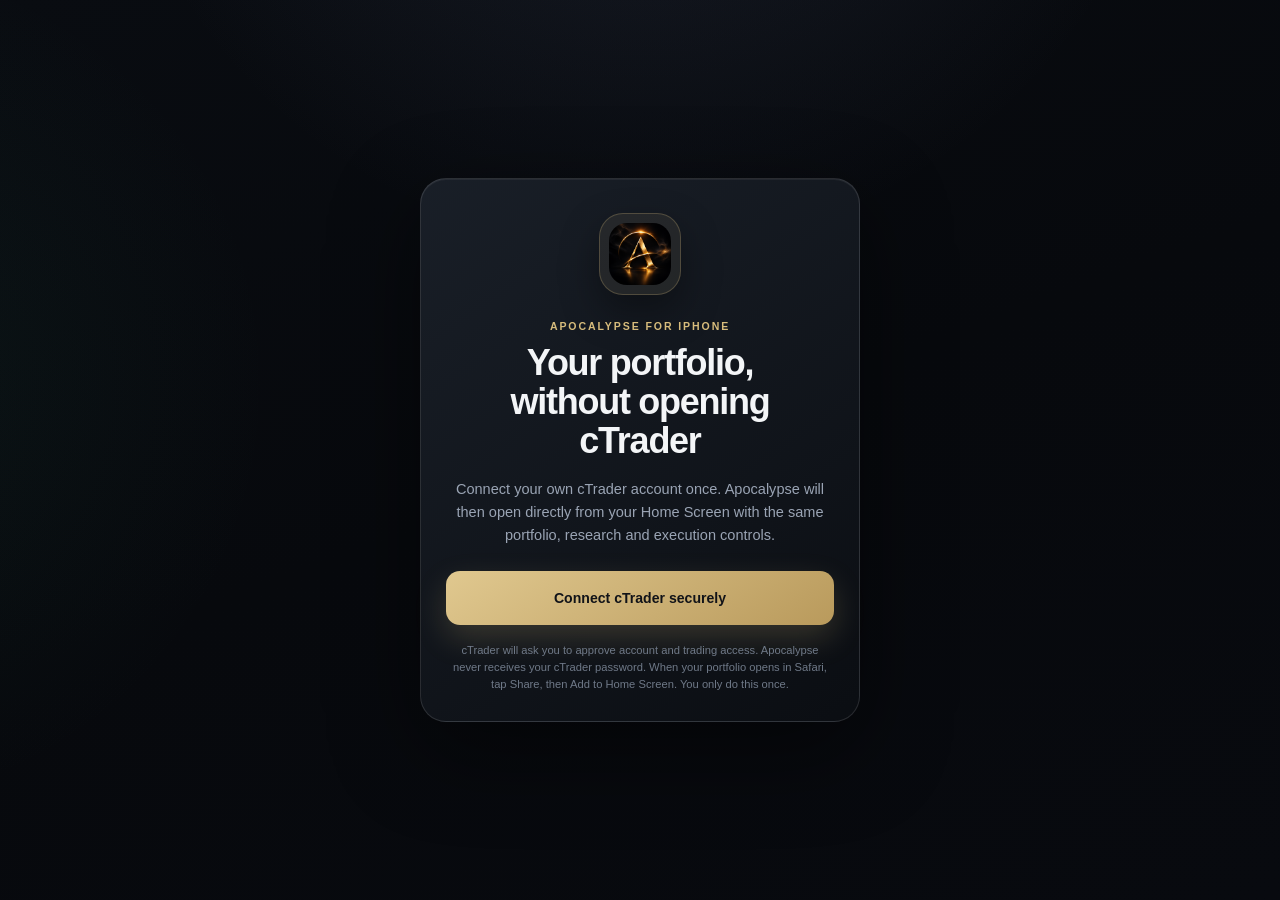
==== commit 36d37620: "Deploy app from Apocalypse dbc111d29294" ====
--- a/index.html
+++ b/index.html
@@ -2,20 +2,13 @@
 <html lang="en">
   <head>
     <meta charset="UTF-8" />
-    <meta name="viewport" content="width=device-width, initial-scale=1, viewport-fit=cover" />
-    <meta
-      http-equiv="Content-Security-Policy"
-      content="default-src 'self'; connect-src 'self' https://*.workers.dev; img-src 'self' data:; font-src 'self'; style-src 'self' 'unsafe-inline'; script-src 'self'; base-uri 'none'; form-action 'none'"
-    />
-    <meta name="color-scheme" content="dark" />
-    <meta name="referrer" content="no-referrer" />
+    <meta name="viewport" content="width=device-width, initial-scale=1" />
+    <meta http-equiv="refresh" content="0; url=./app/" />
     <meta name="robots" content="noindex, nofollow, noarchive" />
-    <link rel="icon" href="./icon.png" type="image/png" />
-    <title>Apocalypse Dashboard</title>
-    <script type="module" crossorigin src="./assets/index-DpzUK5QS.js"></script>
-    <link rel="stylesheet" crossorigin href="./assets/style-y7WIl7DB.css">
+    <link rel="canonical" href="./app/" />
+    <title>Apocalypse</title>
   </head>
   <body>
-    <div id="app" aria-live="polite"></div>
+    <p><a href="./app/">Open Apocalypse</a></p>
   </body>
 </html>
